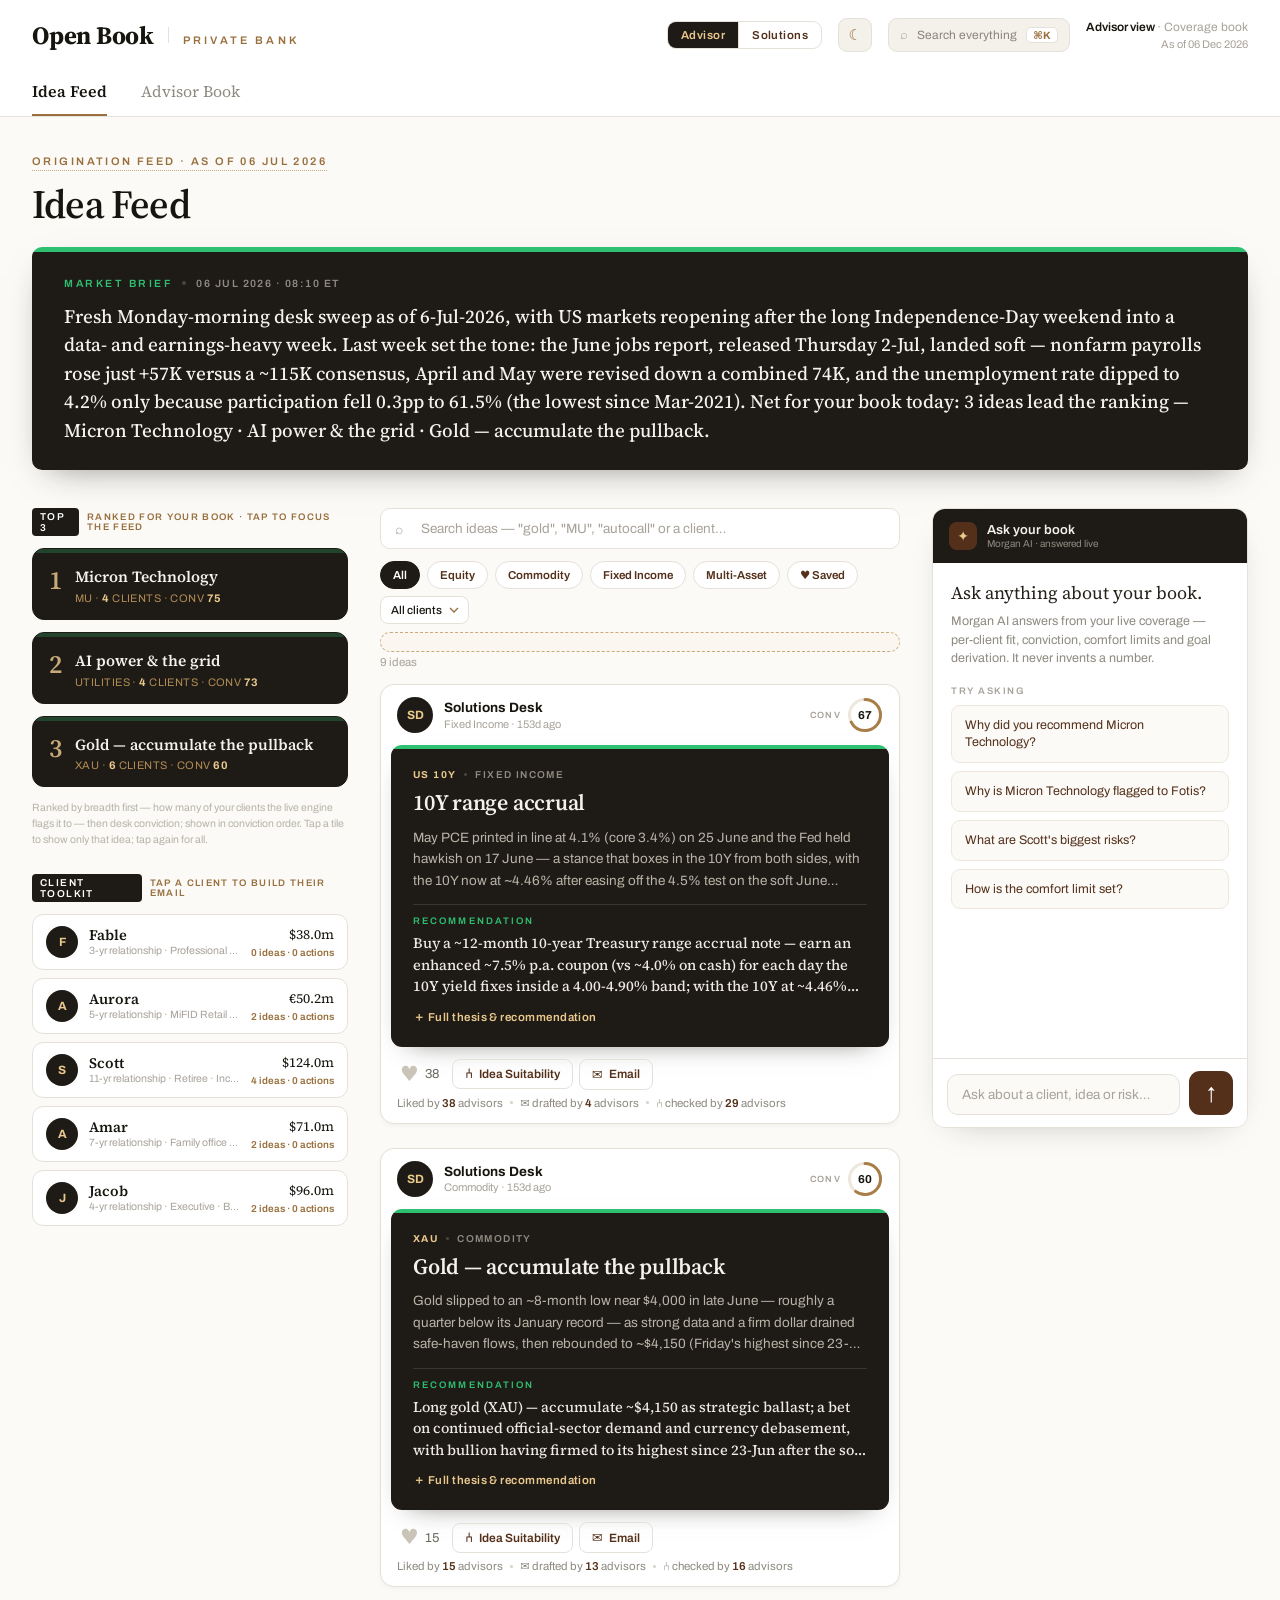
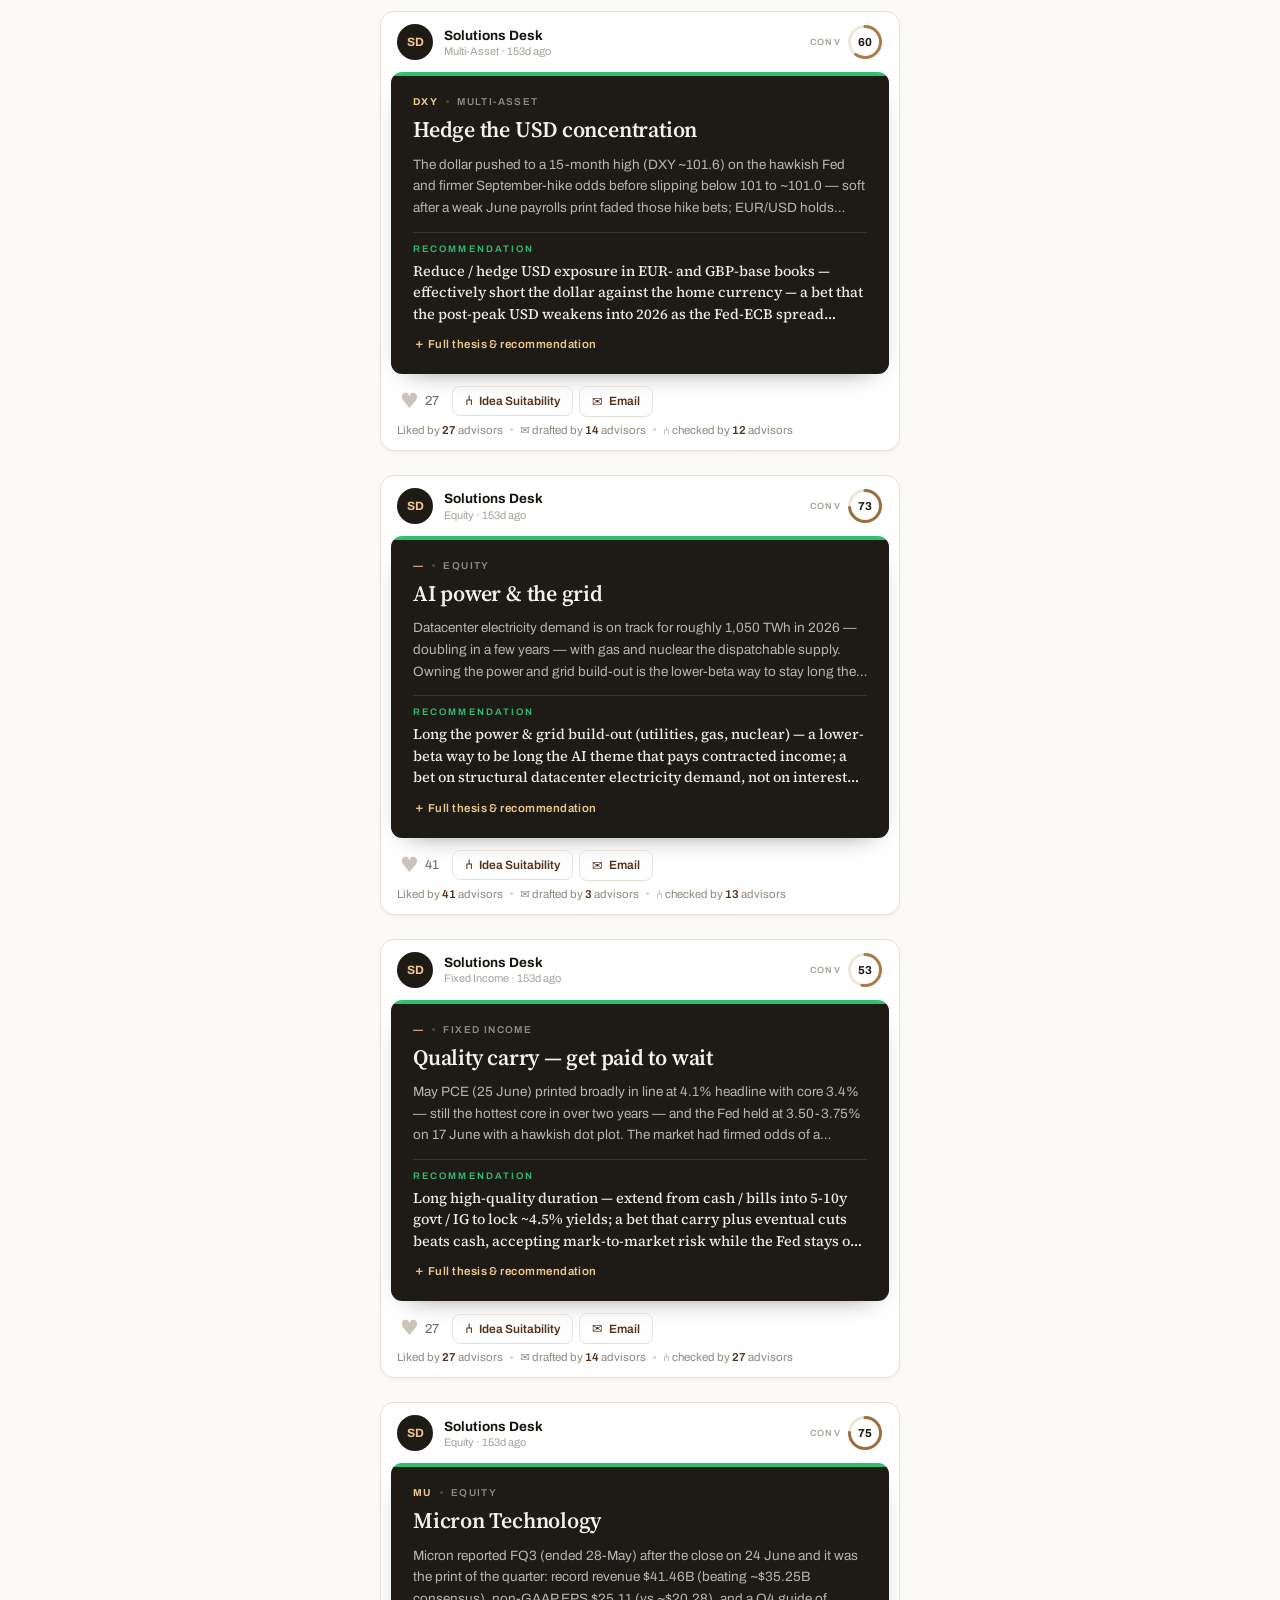
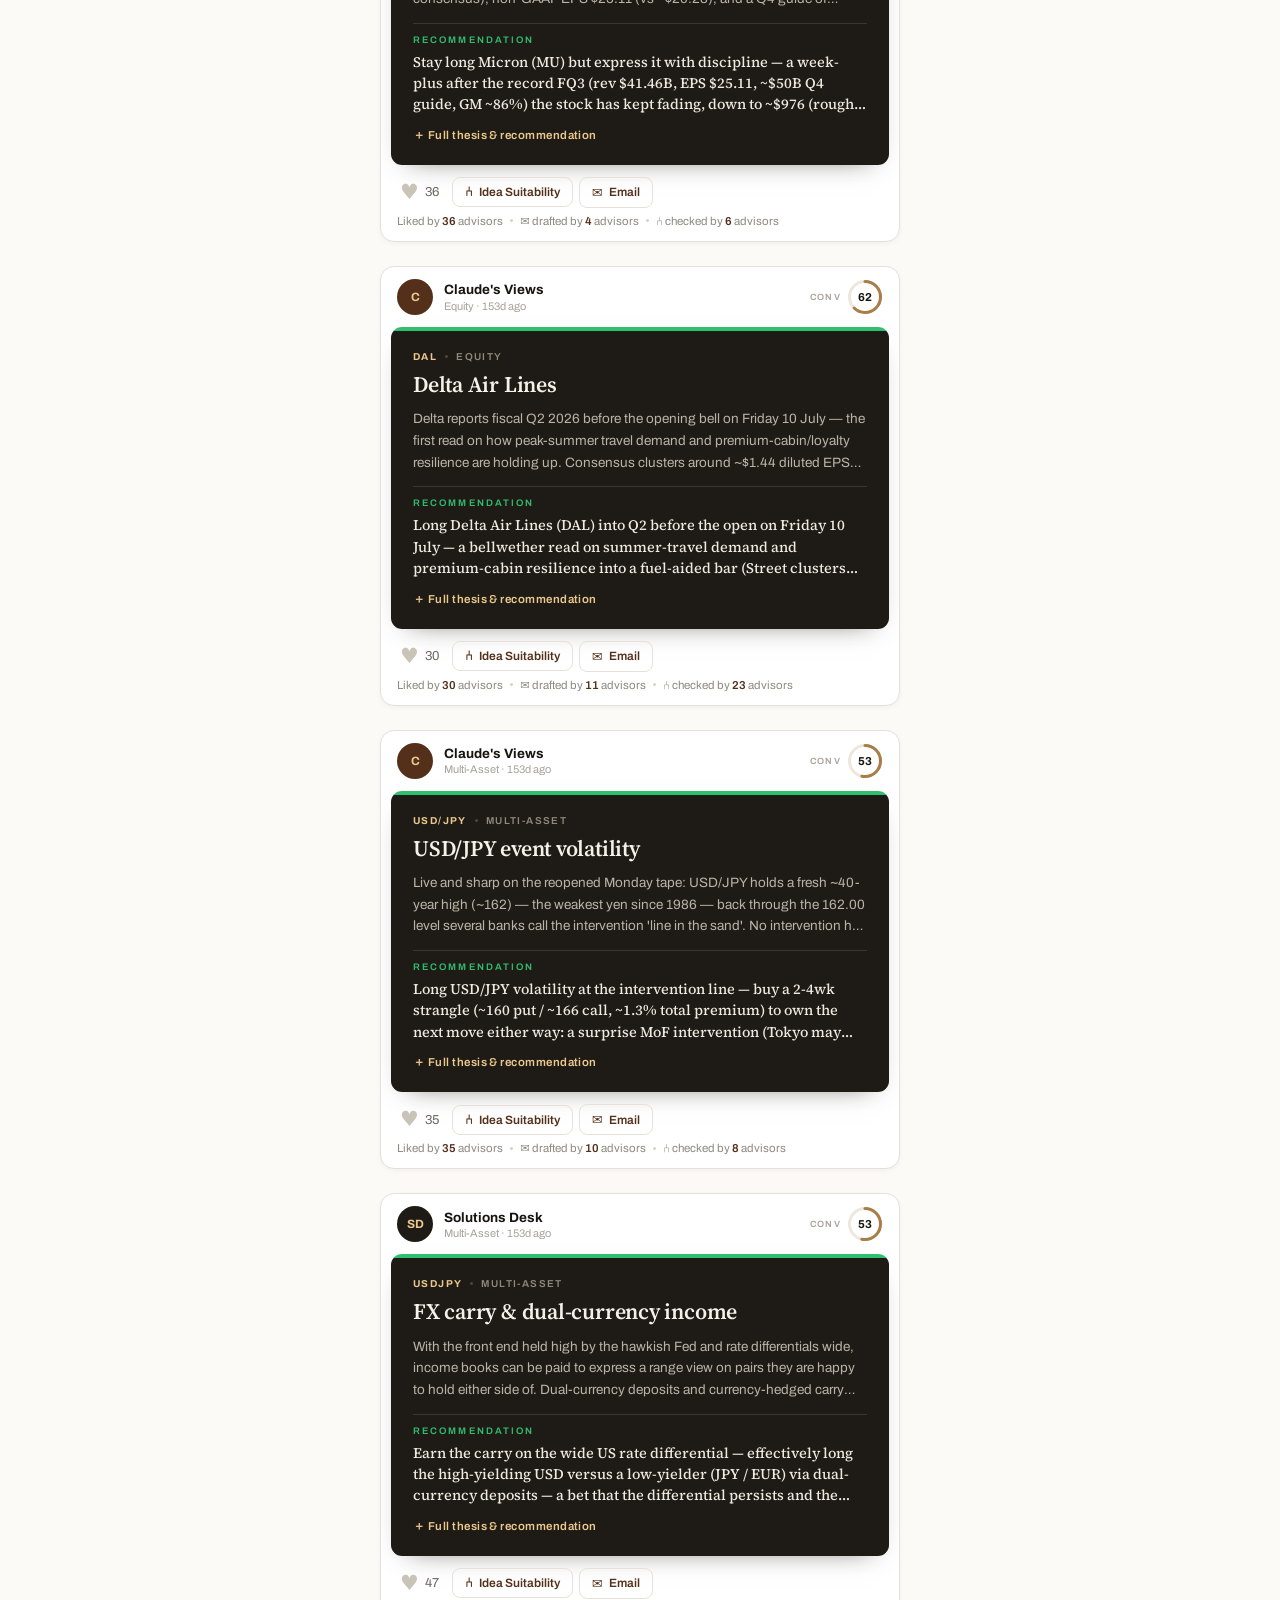
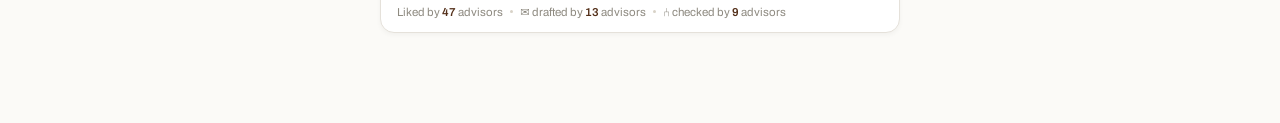
==== index.html @ 1a5e8e5c "feat(app): Solutions view, saved filter, per-idea dates, inline charts, breadth-first Top 3 - Adviso" ====
<!DOCTYPE html>
<html lang="en">
<head>
  <meta charset="UTF-8" />
  <meta name="viewport" content="width=device-width, initial-scale=1.0" />
  <title>Open Book — Private Bank Investment Desk</title>
  <!-- Theme: apply the persisted choice before first paint (no flash). Default
       light unless the user chose dark. Shares one localStorage key across all
       pages + the embedded book iframe, and stays in sync via storage events. -->
  <script>
  (function () {
    var K = 'ob-theme', d = document.documentElement;
    function apply(t) {
      if (t === 'dark') { d.setAttribute('data-theme', 'dark'); }
      else { d.removeAttribute('data-theme'); }
      var f = document.getElementById('classicFrame');
      if (f && f.contentDocument) {
        var fd = f.contentDocument.documentElement;
        if (t === 'dark') { fd.setAttribute('data-theme', 'dark'); }
        else { fd.removeAttribute('data-theme'); }
      }
    }
    var s; try { s = localStorage.getItem(K); } catch (e) {}
    apply(s === 'dark' ? 'dark' : 'light');
    window.__obTheme = {
      current: function () { return d.getAttribute('data-theme') === 'dark' ? 'dark' : 'light'; },
      toggle: function () {
        var n = this.current() === 'dark' ? 'light' : 'dark';
        try { localStorage.setItem(K, n); } catch (e) {}
        apply(n); return n;
      }
    };
    window.addEventListener('storage', function (e) {
      if (e.key === K) apply(e.newValue === 'dark' ? 'dark' : 'light');
    });
  })();
  </script>
  <link rel="preconnect" href="https://fonts.googleapis.com" />
  <link rel="preconnect" href="https://fonts.gstatic.com" crossorigin />
  <link href="https://fonts.googleapis.com/css2?family=Source+Serif+4:opsz,wght@8..60,400;8..60,500;8..60,600;8..60,700&family=Archivo:wght@400;500;600;700&display=swap" rel="stylesheet" />
  <link rel="stylesheet" href="openbook.css?v=20260707b" />
</head>
<body>

  <!-- ===== APP HEADER (sticky) ===== -->
  <header class="ob-header">
    <div class="obh-top">
      <div class="obh-lockup">
        <span class="obh-name">Open Book</span>
        <span class="obh-rule"></span>
        <span class="obh-sub">PRIVATE&nbsp;BANK</span>
      </div>
      <div class="obh-right">
        <div class="obh-viewsw" role="group" aria-label="Switch view">
          <button type="button" class="obh-vbtn active" data-view="advisor">Advisor</button>
          <button type="button" class="obh-vbtn" data-view="solutions">Solutions</button>
        </div>
        <button class="obh-theme" id="themeBtn" type="button" onclick="window.__obTheme.toggle()" aria-label="Toggle dark mode" title="Toggle light / dark">
          <span class="obh-theme-moon" aria-hidden="true">☾</span><span class="obh-theme-sun" aria-hidden="true">☀</span>
        </button>
        <button class="obh-cmd" id="cmdBtn" type="button">
          <span class="obh-cmd-ico">⌕</span><span>Search everything</span>
          <span class="obh-cmd-key">⌘K</span>
        </button>
        <div class="obh-meta">
          <div class="obh-meta-1">Advisor view <span>· Coverage book</span></div>
          <div class="obh-meta-2" id="asOf">As of —</div>
        </div>
      </div>
    </div>
    <nav class="obh-nav" id="obNav">
      <button class="obh-tab active" data-tab="feed" type="button">Idea Feed</button>
      <button class="obh-tab" data-tab="book" type="button">Advisor Book</button>
    </nav>
  </header>

  <!-- ===== IDEA FEED ===== -->
  <main class="ob-main view" id="view-feed">
    <div class="ob-eyebrow" id="feedEyebrow">ORIGINATION FEED</div>
    <h1 class="ob-h1">Idea Feed</h1>

    <div class="ob-brief">
      <div class="ob-strip5"></div>
      <div class="ob-brief-body">
        <div class="ob-brief-head">
          <span class="obb-k">MARKET BRIEF</span>
          <span class="obb-dot"></span>
          <span class="obb-t" id="briefStamp">—</span>
        </div>
        <div class="ob-brief-text" id="briefText"></div>
      </div>
    </div>

    <div class="ob-grid3">
      <!-- LEFT RAIL: top 3 -->
      <aside class="ob-rail-l">
        <div class="ob-rail-l-head">
          <span class="top3-chip">TOP 3</span>
          <span class="top3-sub">RANKED FOR YOUR BOOK · TAP TO FOCUS THE FEED</span>
        </div>
        <div class="top3-tiles" id="top3Rail"></div>
        <div class="top3-note">Ranked by breadth first — how many of your clients the live engine flags it to — then desk conviction; shown in conviction order. Tap a tile to show only that idea; tap again for all.</div>

        <div class="tk-head">
          <span class="top3-chip">CLIENT TOOLKIT</span>
          <span class="top3-sub">TAP A CLIENT TO BUILD THEIR EMAIL</span>
        </div>
        <div class="tk-list" id="toolkitList"></div>
      </aside>

      <!-- MIDDLE: the feed -->
      <div class="ob-feed-col">
        <div class="ob-feed-inner">
          <div class="ob-search">
            <span class="ob-search-ico">⌕</span>
            <input id="feedSearch" type="search" placeholder='Search ideas — "gold", "MU", "autocall" or a client…' aria-label="Search ideas" />
          </div>
          <div class="ob-filterrow">
            <div class="ob-chips" id="assetChips"></div>
            <div class="ob-filter-spacer"></div>
            <select class="ob-clientsel" id="clientFilter" aria-label="Filter by client"></select>
          </div>
          <div class="ob-solbar" id="solBar" hidden></div>
          <div class="ob-countline" id="countLine"></div>
          <div class="ob-feedlist" id="feedList"></div>
          <div class="ob-feedempty" id="feedEmpty" hidden>No ideas match — try a different search or filter.</div>
        </div>
      </div>

      <!-- RIGHT RAIL: ask your book -->
      <aside class="ob-rail-r">
        <div class="ask-panel">
          <div class="ask-head">
            <span class="ask-badge">✦</span>
            <div>
              <div class="ask-title">Ask your book</div>
              <div class="ask-sub">Morgan AI · answered live</div>
            </div>
          </div>
          <div class="ask-body ob-scroll" id="askBody">
            <div class="ask-empty" id="askEmpty">
              <div class="ask-empty-h">Ask anything about your book.</div>
              <div class="ask-empty-p">Morgan AI answers from your live coverage — per-client fit, conviction, comfort limits and goal derivation. It never invents a number.</div>
              <div class="ask-try">TRY ASKING</div>
              <div class="ask-sugs" id="askSugs"></div>
            </div>
            <div id="askMsgs"></div>
          </div>
          <div class="ask-composer">
            <input id="askInput" placeholder="Ask about a client, idea or risk…" autocomplete="off" />
            <button id="askSend" type="button" aria-label="Send">↑</button>
          </div>
        </div>
      </aside>
    </div>
  </main>

  <!-- ===== ADVISOR BOOK: client-tile grid → classic portfolio detail ===== -->
  <main class="view" id="view-book" hidden>
    <div class="ob-main" id="bookGridWrap">
      <div class="ob-eyebrow">COVERAGE</div>
      <h1 class="ob-h1 tight">Advisor Book</h1>
      <p class="ob-lede">Your coverage at a glance — tap a client to open their full book, portfolio and recommendations.</p>
      <div class="bkg-grid" id="bookGrid"></div>
    </div>
    <div id="bookFrameWrap" hidden>
      <div class="bkf-topbar"><button type="button" class="cd-back" id="bookBackAll" style="margin:0">← All clients</button></div>
      <iframe id="classicFrame" class="ob-bookframe" title="Client book"></iframe>
    </div>
  </main>

  <!-- modal mounts -->
  <div id="modalRoot"></div>
  <div id="cmdRoot"></div>

  <!-- ?v= cache-buster: bump when JS/CSS changes so browsers fetch fresh -->
  <script src="data.js?v=20260705a"></script>
  <script src="scanner.js?v=20260705a"></script>
  <script src="expressions.js?v=20260705a"></script>
  <script src="mapping.js?v=20260705a"></script>
  <script src="goals.js?v=20260705a"></script>
  <script src="today_focus.js?v=20260707b"></script>
  <script src="methodology.js?v=20260705a"></script>
  <script src="morgan.js?v=20260705a"></script>
  <script src="charts.js?v=20260707a"></script>
  <script src="email.js?v=20260706f"></script>
  <script src="openbook.js?v=20260707b"></script>
</body>
</html>
---- openbook.css ----
/* ============================================================================
   Open Book — redesign stylesheet (presentation layer only)
   Tokens, shell, feed, IdeaPost, pop-ups, ask rail, ⌘K, Advisor Book.
   Data/logic untouched — see openbook.js for the bindings.
   ========================================================================== */

:root {
  --ground: #FBFAF7;
  --surface: #FFFFFF;
  --ink: #17150F;
  --charcoal: #1E1B16;
  --charcoal2: #1A1712;
  --brown: #54301A;
  --bronze: #996F3D;
  --bronze-l: #C7A97A;
  --gold: #EBC98D;
  --green: #2FBF71;
  --hairline: #E5E1DA;
  --hairline-soft: #F0ECE4;
  --grey: #6B675F;
  --grey-soft: #8E8A80;
  --grey-faint: #A8A29A;
  --brick: #9C4A3A;
  --cream: #F4F1EA;
  --cream2: #EEEAE2;
  --green-pos: #2C7A4B;
  --serif: 'Source Serif 4', Georgia, serif;
  --sans: 'Archivo', system-ui, sans-serif;
  --card-shadow: 0 2px 5px rgba(30,27,22,.04);
  --window-shadow: 0 10px 26px -18px rgba(30,27,22,.75);
  --pop-shadow: 0 30px 80px -20px rgba(23,21,15,.6);
}

* { box-sizing: border-box; }
html, body { margin: 0; }
body {
  background: var(--ground);
  color: var(--ink);
  font-family: var(--sans);
  -webkit-font-smoothing: antialiased;
}
::selection { background: var(--bronze); color: #fff; }
input::placeholder { color: var(--grey-faint); }
button { font-family: var(--sans); }

/* keyframes */
@keyframes caretBlink { 0%,100%{opacity:1} 50%{opacity:0} }
@keyframes popIn { from{opacity:0;transform:translateY(14px) scale(.985)} to{opacity:1;transform:none} }
@keyframes fadeIn { from{opacity:0} to{opacity:1} }
@keyframes heartPop { 0%{transform:scale(1)} 40%{transform:scale(1.35)} 100%{transform:scale(1)} }
@keyframes treePop { from{opacity:0;transform:translateY(10px)} to{opacity:1;transform:translateY(0)} }
@keyframes drawLine { to{stroke-dashoffset:0} }
@keyframes ringSm { from{stroke-dashoffset:97.39} }
@keyframes ringMd { from{stroke-dashoffset:163.4} }
@keyframes growBar { from{width:0} }
@keyframes tickerIn { from{opacity:0} to{opacity:1} }

.ob-scroll::-webkit-scrollbar { width: 9px; height: 9px; }
.ob-scroll::-webkit-scrollbar-thumb { background: #D8D2C7; border-radius: 6px; }
.ob-scroll::-webkit-scrollbar-track { background: transparent; }

.stream-caret { display:inline-block; animation: caretBlink 1s step-end infinite; color: var(--bronze); }

/* hide the legacy Morgan floating widget — its answer engine is reused in the Ask rail */
#morganRoot { display: none !important; }

/* ============================== HEADER ================================== */
.ob-header { background: #fff; border-bottom: 1px solid var(--hairline); position: sticky; top: 0; z-index: 40; }
.obh-top { max-width: 1920px; margin: 0 auto; padding: 18px 32px 0; display: flex; align-items: flex-start; justify-content: space-between; }
.obh-lockup { display: flex; align-items: baseline; gap: 14px; }
.obh-name { font-family: var(--serif); font-weight: 700; font-size: 25px; letter-spacing: -.01em; color: var(--ink); }
.obh-rule { width: 1px; height: 16px; background: var(--hairline); align-self: center; }
.obh-sub { font-size: 11px; font-weight: 600; letter-spacing: .28em; color: var(--bronze); }
.obh-right { display: flex; align-items: center; gap: 16px; }
.obh-cmd { appearance: none; display: flex; align-items: center; gap: 9px; background: var(--cream); border: 1px solid var(--hairline); border-radius: 9px; padding: 8px 11px; cursor: pointer; font-size: 12px; color: #8A857C; }
.obh-cmd:hover { border-color: var(--bronze-l); background: #EFEAE0; }
.obh-cmd-ico { font-size: 13px; color: var(--grey-faint); }
.obh-cmd-key { font-size: 10.5px; font-weight: 700; color: var(--bronze); background: #fff; border: 1px solid var(--hairline); border-radius: 5px; padding: 1px 6px; }
.obh-meta { text-align: right; line-height: 1.5; }
.obh-meta-1 { font-size: 12px; font-weight: 600; color: var(--ink); }
.obh-meta-1 span { color: var(--grey-faint); font-weight: 400; }
.obh-meta-2 { font-size: 11px; color: var(--grey-faint); }
.obh-nav { max-width: 1920px; margin: 14px auto 0; padding: 0 32px; display: flex; gap: 34px; }
.obh-tab { appearance: none; background: none; border: none; cursor: pointer; padding: 13px 0 12px; font-family: var(--serif); font-size: 16px; color: var(--grey-soft); border-bottom: 2px solid transparent; font-weight: 400; }
.obh-tab.active { color: var(--ink); border-bottom-color: var(--bronze); font-weight: 600; }

/* ticker */
.ob-ticker { background: var(--charcoal2); border-top: 1px solid #2C271F; }
.obt-inner { max-width: 1920px; margin: 0 auto; padding: 7px 32px; display: flex; align-items: center; gap: 24px; overflow-x: auto; }
.obt-live { flex: none; display: flex; align-items: center; gap: 6px; font-size: 9.5px; font-weight: 600; letter-spacing: .16em; color: #5F5A50; }
.obt-dot { width: 6px; height: 6px; border-radius: 50%; background: var(--green); box-shadow: 0 0 0 3px rgba(47,191,113,.18); }
.obt-item { flex: none; display: flex; align-items: center; gap: 8px; white-space: nowrap; animation: tickerIn .5s ease; }
.obt-sym { font-size: 11px; font-weight: 700; letter-spacing: .03em; color: var(--gold); }
.obt-px { font-family: ui-monospace, Menlo, monospace; font-size: 11px; color: #E6E1D6; font-variant-numeric: tabular-nums; }
.obt-chg { font-size: 10.5px; font-weight: 600; font-variant-numeric: tabular-nums; }

/* ============================== PAGE SHELL ============================== */
.ob-main { max-width: 1920px; margin: 0 auto; padding: 34px 32px 90px; animation: fadeIn .4s ease; }
.ob-eyebrow { font-size: 11px; font-weight: 600; letter-spacing: .22em; color: var(--bronze); border-bottom: 1px dotted var(--bronze-l); display: inline-block; padding-bottom: 3px; margin-bottom: 12px; }
.ob-h1 { font-family: var(--serif); font-weight: 600; font-size: 40px; line-height: 1.05; letter-spacing: -.02em; margin: 0 0 22px; color: var(--ink); }
.ob-h1.tight { margin-bottom: 6px; }
.ob-lede { max-width: 640px; color: var(--grey); font-size: 14.5px; line-height: 1.55; margin: 0 0 26px; }
.ob-strip5 { height: 5px; background: var(--green); }
.ob-strip4 { height: 4px; background: var(--green); }

/* market brief */
.ob-brief { border-radius: 10px; overflow: hidden; box-shadow: 0 12px 34px -18px rgba(30,27,22,.6); margin-bottom: 38px; }
.ob-brief-body { background: var(--charcoal); padding: 26px 32px; }
.ob-brief-head { display: flex; align-items: center; gap: 10px; margin-bottom: 13px; }
.obb-k { font-size: 10.5px; font-weight: 600; letter-spacing: .24em; color: var(--green); }
.obb-dot { width: 4px; height: 4px; border-radius: 50%; background: #4A463E; }
.obb-t { font-size: 10.5px; font-weight: 600; letter-spacing: .14em; color: var(--grey-soft); }
.ob-brief-text { font-family: var(--serif); font-size: 19px; line-height: 1.5; color: var(--cream); font-weight: 500; }

/* 3-column grid */
.ob-grid3 { display: grid; grid-template-columns: minmax(0,420px) minmax(min(520px,55vw),1fr) minmax(0,440px); gap: clamp(16px, 2.5vw, 40px); align-items: start; }
.ob-rail-l, .ob-rail-r { position: sticky; top: 158px; }

/* left rail: top 3 */
.ob-rail-l-head { display: flex; align-items: center; gap: 8px; margin-bottom: 12px; }
.top3-chip { font-size: 10px; font-weight: 600; letter-spacing: .14em; color: #fff; background: var(--charcoal); padding: 3px 8px; border-radius: 4px; }
.top3-sub { font-size: 9.5px; font-weight: 600; letter-spacing: .14em; color: var(--bronze); }
.top3-tiles { display: flex; flex-direction: column; gap: 12px; }
.top3-tile { appearance: none; cursor: pointer; text-align: left; background: var(--charcoal); border: 1.5px solid var(--charcoal); border-radius: 12px; padding: 0; width: 100%; overflow: hidden; transition: border-color .15s ease, box-shadow .15s ease; }
.top3-tile:hover { border-color: var(--bronze-l); box-shadow: 0 10px 26px -14px rgba(30,27,22,.6); }
.top3-tile.active { border-color: var(--bronze-l); }
.top3-strip { display: block; height: 4px; background: rgba(47,191,113,.25); }
.top3-tile.active .top3-strip { background: var(--green); }
.top3-row { display: flex; gap: 13px; align-items: flex-start; padding: 14px 16px 15px; }
.top3-rank { flex: none; font-family: var(--serif); font-size: 26px; font-weight: 600; color: var(--bronze-l); line-height: 1; }
.top3-body { min-width: 0; flex: 1; }
.top3-title { display: block; font-family: var(--serif); font-size: 15.5px; font-weight: 600; color: var(--cream); line-height: 1.28; }
.top3-sub2 { display: block; font-size: 11px; color: #B08A55; margin-top: 5px; letter-spacing: .04em; }
.top3-sub2 b { font-weight: 700; color: var(--gold); }
.top3-note { margin-top: 13px; font-size: 10.5px; color: #B8B2A8; line-height: 1.5; }

/* left rail: client toolkit */
.ob-rail-l { max-height: calc(100vh - 178px); overflow-y: auto; }
.tk-head { display: flex; align-items: center; gap: 8px; margin: 26px 0 12px; }
.tk-list { display: flex; flex-direction: column; gap: 8px; }
.tk-row { appearance: none; cursor: pointer; text-align: left; display: flex; align-items: center; gap: 11px; background: #fff; border: 1px solid var(--hairline); border-radius: 11px; padding: 10px 13px; width: 100%; transition: border-color .15s ease, background .15s ease; }
.tk-row:hover { border-color: var(--bronze-l); background: #FBF7F0; }
.tk-av { flex: none; width: 32px; height: 32px; border-radius: 50%; background: var(--charcoal); color: var(--gold); font-size: 12px; font-weight: 700; display: flex; align-items: center; justify-content: center; }
.tk-mid { flex: 1; min-width: 0; }
.tk-nm { font-family: var(--serif); font-size: 14.5px; font-weight: 600; color: var(--ink); line-height: 1.2; white-space: nowrap; overflow: hidden; text-overflow: ellipsis; }
.tk-sub { display: block; font-size: 10.5px; color: var(--grey-faint); margin-top: 1px; white-space: nowrap; overflow: hidden; text-overflow: ellipsis; }
.tk-right { flex: none; text-align: right; }
.tk-aum { font-family: var(--serif); font-size: 13.5px; color: var(--ink); }
.tk-n { font-size: 10px; font-weight: 600; color: var(--bronze); }

/* middle: feed column */
.ob-feed-col { min-width: 0; }
.ob-feed-inner { max-width: 820px; margin: 0 auto; }
.ob-search { position: relative; margin-bottom: 12px; }
.ob-search-ico { position: absolute; left: 15px; top: 50%; transform: translateY(-50%); font-size: 14px; color: var(--grey-faint); }
.ob-search input { width: 100%; border: 1px solid var(--hairline); background: #fff; border-radius: 10px; padding: 12px 15px 12px 40px; font-family: var(--sans); font-size: 13.5px; color: var(--ink); outline: none; }
.ob-search input:focus { border-color: var(--bronze); }
.ob-filterrow { display: flex; flex-wrap: wrap; align-items: center; gap: 7px; margin-bottom: 8px; }
.ob-chips { display: flex; flex-wrap: wrap; gap: 7px; }
.ob-chip { appearance: none; cursor: pointer; font-size: 11.5px; font-weight: 600; padding: 6px 12px; border-radius: 20px; border: 1px solid var(--hairline); background: #fff; color: var(--brown); }
.ob-chip.active { background: var(--charcoal); color: #fff; border-color: var(--charcoal); }
.ob-chip-saved { display: inline-flex; align-items: center; gap: 5px; }
.ob-chip-saved b { font-weight: 700; }
.ob-filter-spacer { flex: 1; }
.ob-clientsel { appearance: none; font-family: var(--sans); font-size: 11.5px; font-weight: 500; color: var(--ink); background: #fff; border: 1px solid var(--hairline); border-radius: 8px; padding: 7px 26px 7px 10px; cursor: pointer; background-image: url('data:image/svg+xml;utf8,<svg xmlns="http://www.w3.org/2000/svg" width="10" height="10"><path d="M1 3l4 4 4-4" fill="none" stroke="%23996F3D" stroke-width="1.4"/></svg>'); background-repeat: no-repeat; background-position: right 9px center; }
.ob-countline { display: flex; align-items: center; gap: 10px; margin-bottom: 16px; font-size: 11.5px; color: var(--grey-faint); }
.ob-focuspill { appearance: none; cursor: pointer; display: flex; align-items: center; gap: 6px; background: var(--charcoal); border: none; border-radius: 16px; padding: 4px 11px; font-size: 11px; font-weight: 600; color: var(--gold); }
.ob-feedlist { display: flex; flex-direction: column; gap: 24px; }
.ob-feedlist > .ob-post { scroll-margin-top: 150px; }
.ob-feedempty { text-align: center; padding: 70px 0; color: var(--grey-faint); font-size: 14px; }

/* ============================== IDEAPOST ================================ */
.ob-card { background: #fff; border: 1px solid var(--hairline); border-radius: 14px; overflow: hidden; box-shadow: var(--card-shadow); }
.ip-head { display: flex; align-items: center; gap: 11px; padding: 12px 16px; }
.ip-avatar { width: 36px; height: 36px; border-radius: 50%; color: var(--gold); font-size: 12px; font-weight: 700; display: flex; align-items: center; justify-content: center; flex: none; }
.ip-avatar.desk { background: var(--charcoal); }
.ip-avatar.claude { background: var(--brown); }
.ip-who { flex: 1; min-width: 0; }
.ip-author { font-size: 13.5px; font-weight: 700; color: var(--ink); line-height: 1.2; }
.ip-meta { font-size: 11px; color: var(--grey-faint); margin-top: 1px; }
.ip-fit { appearance: none; background: none; border: none; cursor: pointer; padding: 0; display: flex; align-items: center; gap: 6px; flex: none; }
.ip-fit-lbl { font-size: 9px; font-weight: 600; letter-spacing: .14em; color: var(--grey-faint); }
.ip-ring { position: relative; width: 36px; height: 36px; display: block; }
.ip-ring svg { display: block; }
.ip-ring-arc { animation: ringSm 1.1s cubic-bezier(.3,.9,.3,1) .2s both; }
.ip-ring-n { position: absolute; inset: 0; display: flex; align-items: center; justify-content: center; font-size: 11.5px; font-weight: 700; color: var(--ink); }

.ip-window { margin: 0 10px; border-radius: 11px; overflow: hidden; box-shadow: var(--window-shadow); }
.ip-wbody { background: var(--charcoal); padding: 20px 22px 22px; }
.ip-wtags { display: flex; align-items: center; gap: 8px; margin-bottom: 10px; }
.ip-wtk { font-size: 10px; font-weight: 700; letter-spacing: .14em; color: var(--gold); }
.ip-wdot { width: 3px; height: 3px; border-radius: 50%; background: #4A463E; }
.ip-wac { font-size: 10px; font-weight: 600; letter-spacing: .14em; color: var(--grey-soft); }
.ip-wtitle { font-family: var(--serif); font-weight: 600; font-size: 22px; line-height: 1.16; letter-spacing: -.01em; margin: 0; color: var(--cream); }
.ip-wthesis { margin: 11px 0 0; font-size: 13.5px; line-height: 1.6; color: #B9B4A8; display: -webkit-box; -webkit-line-clamp: 3; -webkit-box-orient: vertical; overflow: hidden; }
.ip-wrec { margin-top: 13px; border-top: 1px solid rgba(244,241,234,.12); padding-top: 11px; }
.ip-wrec-k { font-size: 9.5px; font-weight: 600; letter-spacing: .22em; color: var(--green); margin-bottom: 7px; }
.ip-wrec-v { font-family: var(--serif); font-size: 14.5px; line-height: 1.48; color: var(--cream2); font-weight: 500; display: -webkit-box; -webkit-line-clamp: 3; -webkit-box-orient: vertical; overflow: hidden; }
.ip-wbody.is-open .ip-wthesis, .ip-wbody.is-open .ip-wrec-v { display: block; -webkit-line-clamp: unset; overflow: visible; }
.ip-more { appearance: none; background: none; border: none; cursor: pointer; margin-top: 12px; padding: 0; font-family: var(--sans); font-size: 11.5px; font-weight: 600; letter-spacing: .04em; color: var(--gold); }
.ip-more:hover { text-decoration: underline; }

/* ---- Advisor ↔ Solutions view switch (header) ---- */
.obh-viewsw { display: inline-flex; border: 1px solid var(--hairline); border-radius: 9px; overflow: hidden; background: #fff; }
.obh-vbtn { appearance: none; border: none; cursor: pointer; background: none; padding: 7px 13px; font-family: var(--sans); font-size: 11.5px; font-weight: 600; letter-spacing: .04em; color: var(--brown); }
.obh-vbtn + .obh-vbtn { border-left: 1px solid var(--hairline); }
.obh-vbtn.active { background: var(--charcoal); color: var(--gold); }
[data-theme="dark"] .obh-viewsw { background: transparent; }
[data-theme="dark"] .obh-vbtn.active { background: var(--gold); color: #17130C; }

/* ---- Solutions bar (curate the feed) + card remove + draft pill ---- */
.ob-solbar { display: flex; align-items: center; gap: 10px; flex-wrap: wrap; border: 1px dashed var(--bronze-l); background: #FBF7F0; border-radius: 10px; padding: 9px 13px; margin-bottom: 4px; }
[data-theme="dark"] .ob-solbar { background: rgba(235,201,141,.07); }
.sol-k { font-size: 10px; font-weight: 700; letter-spacing: .18em; color: var(--bronze); }
.sol-hint { font-size: 11.5px; color: var(--grey-soft); }
.sol-spacer { flex: 1; }
.sol-add, .sol-restore { appearance: none; cursor: pointer; font-family: var(--sans); font-size: 11.5px; font-weight: 600; border-radius: 8px; padding: 6px 12px; }
.sol-add { background: var(--charcoal); color: var(--gold); border: 1px solid var(--charcoal); }
.sol-restore { background: none; color: var(--bronze); border: 1px solid var(--hairline); }
.sol-restore:hover, .sol-add:hover { filter: brightness(1.08); }
.ip-remove { appearance: none; cursor: pointer; flex: none; margin-left: 8px; width: 28px; height: 28px; border-radius: 50%; border: 1px solid var(--hairline); background: none; color: var(--grey-soft); font-size: 13px; line-height: 1; }
.ip-remove:hover { border-color: #C0392B; color: #C0392B; }
.ip-draftpill { flex: none; font-size: 9.5px; font-weight: 700; letter-spacing: .16em; color: var(--bronze); border: 1px dashed var(--bronze-l); border-radius: 7px; padding: 5px 9px; }

/* ---- idea composer form (Solutions view) ---- */
.ic-form { display: flex; flex-direction: column; gap: 12px; padding-top: 6px; }
.ic-row2 { display: flex; gap: 10px; }
.ic-row2 .ic-f { flex: 1; }
.ic-row2 .ic-sm { flex: 0 0 140px; }
.ic-f { display: flex; flex-direction: column; gap: 5px; }
.ic-f span { font-size: 10px; font-weight: 700; letter-spacing: .14em; color: var(--bronze); }
.ic-f input, .ic-f select, .ic-f textarea { font-family: var(--sans); font-size: 13px; color: var(--ink); background: #fff; border: 1px solid var(--hairline); border-radius: 8px; padding: 9px 11px; outline: none; resize: vertical; }
.ic-f input:focus, .ic-f textarea:focus, .ic-f select:focus { border-color: var(--bronze); }
.ic-note { font-size: 11px; line-height: 1.5; color: var(--grey-soft); border-top: 1px dotted var(--hairline); padding-top: 10px; }

/* ---- desk brief: short authored lines + full-note toggle ---- */
.ob-brief-text .obb-line { margin: 0 0 9px; font-size: 16px; line-height: 1.52; }
.ob-brief-text .obb-line:last-of-type { margin-bottom: 4px; }
.ob-brief-text .obb-full { font-size: 13.5px; line-height: 1.6; font-weight: 400; }
.obb-more { appearance: none; background: none; border: none; cursor: pointer; padding: 0; font-family: var(--sans); font-size: 11px; font-weight: 600; letter-spacing: .06em; color: var(--gold); }
.obb-more:hover { text-decoration: underline; }

/* inline idea chart (sits on the dark card window) + attribution + updated chip */
.ip-chart { margin: 13px 0 2px; border-top: 1px solid rgba(244,241,234,.12); padding-top: 12px; }
.ipc-key { display: flex; align-items: center; gap: 8px; margin-bottom: 3px; }
.ipc-band { display: inline-flex; align-items: center; gap: 5px; font-size: 10px; font-weight: 600; letter-spacing: .03em; color: var(--grey-soft); }
.ipc-band i { width: 14px; height: 8px; border-radius: 2px; background: var(--gold); opacity: .32; }
.ip-chart svg { display: block; overflow: visible; }
.ipc-cap { margin: 6px 0 0; font-size: 10.5px; line-height: 1.42; color: var(--grey-soft); font-style: italic; }
.ip-via { margin-top: 10px; font-size: 10.5px; font-weight: 600; letter-spacing: .02em; color: var(--gold); opacity: .92; }
.ip-via.own { color: var(--grey-soft); font-style: italic; font-weight: 500; }
.ip-upd { color: var(--bronze); font-weight: 600; }

.ip-actions { display: flex; align-items: center; gap: 6px; padding: 11px 12px 3px; }
.ip-like { appearance: none; background: none; border: none; cursor: pointer; display: flex; align-items: center; gap: 6px; padding: 6px 7px; font-size: 13px; color: var(--grey); }
.ip-heart { font-size: 21px; line-height: 1; color: #C9C3B8; }
.ip-like.on .ip-heart { color: #C0392B; }
.ip-heart.pop { animation: heartPop .4s ease; }
.ip-btn { appearance: none; background: none; border: 1px solid var(--hairline); cursor: pointer; display: flex; align-items: center; gap: 6px; padding: 7px 12px; border-radius: 8px; font-size: 12px; font-weight: 600; color: var(--brown); }
.ip-btn:hover { background: #F6F1E9; border-color: var(--bronze-l); }
.ip-btn .g { font-size: 13px; }

.ip-engage { display: flex; align-items: center; gap: 7px; flex-wrap: wrap; padding: 2px 16px 13px; font-size: 11.5px; color: var(--grey-soft); }
.ip-engage b { font-weight: 600; color: var(--brown); }
.ip-edot { width: 3px; height: 3px; border-radius: 50%; background: #D8D2C7; }

/* ============================== MODALS (shared) ========================= */
.ob-overlay { position: fixed; inset: 0; z-index: 60; background: rgba(23,21,15,.5); backdrop-filter: blur(3px); display: flex; align-items: flex-start; justify-content: center; padding: 34px 20px; overflow-y: auto; }
.ob-pop { width: 100%; background: var(--ground); border-radius: 14px; overflow: hidden; box-shadow: var(--pop-shadow); animation: popIn .32s cubic-bezier(.2,.8,.2,1); }
.ob-pop-head { background: var(--charcoal); padding: 20px 26px; display: flex; align-items: flex-start; justify-content: space-between; gap: 16px; }
.ob-pop-eyebrow { font-size: 10px; font-weight: 600; letter-spacing: .22em; color: var(--grey-soft); margin-bottom: 7px; }
.ob-pop-title { font-family: var(--serif); font-size: 22px; font-weight: 600; color: var(--cream); line-height: 1.15; }
.ob-pop-x { appearance: none; background: rgba(255,255,255,.1); border: none; cursor: pointer; color: var(--cream); width: 32px; height: 32px; border-radius: 50%; font-size: 16px; flex: none; }
.ob-pop-x:hover { background: rgba(255,255,255,.2); }

.ob-letter { background: #fff; border: 1px solid var(--hairline); border-radius: 11px; padding: 22px 24px; font-family: var(--serif); font-size: 15px; line-height: 1.62; color: #26221B; white-space: pre-wrap; min-height: 200px; }
.ob-mailbtns { display: flex; gap: 11px; margin-top: 16px; transition: opacity .3s ease; }
.ob-btn-dark { appearance: none; background: var(--charcoal); border: none; cursor: pointer; color: #fff; font-size: 13px; font-weight: 600; padding: 11px 18px; border-radius: 9px; }
.ob-btn-line { appearance: none; background: #fff; border: 1px solid #DDD6C9; cursor: pointer; color: var(--brown); font-size: 13px; font-weight: 600; padding: 11px 18px; border-radius: 9px; }

/* ============================== SUITABILITY ============================= */
.suit-pop { max-width: 1180px; }
.suit-flow { padding: 22px 26px 34px; overflow-x: auto; }
.suit-legendrow { display: flex; align-items: center; justify-content: center; gap: 14px; margin-bottom: 20px; }
.suit-legend { text-align: center; color: var(--grey-soft); font-size: 10.5px; font-weight: 600; letter-spacing: .18em; }
.suit-whypill { appearance: none; cursor: pointer; display: flex; align-items: center; gap: 7px; background: #fff; border: 1px solid var(--hairline); border-radius: 20px; padding: 5px 12px 5px 6px; }
.suit-whypill:hover { border-color: var(--bronze-l); }
.suit-whypill .dot { width: 22px; height: 22px; border-radius: 50%; color: #fff; font-size: 10px; font-weight: 700; display: flex; align-items: center; justify-content: center; }
.suit-whypill .lbl { font-size: 11px; font-weight: 600; color: var(--brown); }
.suit-stage { margin: 0 auto; position: relative; }
.suit-scale { position: absolute; top: 0; left: 0; transform-origin: top left; }
.suit-scale svg { position: absolute; top: 0; left: 0; overflow: visible; }
.tree-line { fill: none; stroke-width: 1.6; stroke-linecap: round; stroke-linejoin: round; animation: drawLine .5s ease forwards; }
.tree-node { position: absolute; opacity: 0; animation: treePop .45s ease forwards; }
.tree-root { text-align: center; background: var(--charcoal); border: 1px solid var(--charcoal); border-radius: 12px; padding: 15px 20px; color: var(--cream); font-family: var(--serif); font-weight: 600; font-size: 17px; line-height: 1.22; }
.tree-obj { text-align: center; border-radius: 10px; padding: 11px 12px; color: var(--ink); font-family: var(--serif); font-weight: 600; font-size: 15.5px; line-height: 1.22; }
.tree-obj .ovl { font-size: 8.5px; font-weight: 600; letter-spacing: .16em; opacity: .6; margin-bottom: 3px; }
.tree-impl { text-align: center; background: #F9F4EC; border: 1.5px dashed var(--bronze-l); border-radius: 9px; padding: 11px 12px; color: var(--brown); font-family: var(--sans); font-weight: 600; font-size: 13.5px; line-height: 1.22; }
.tree-client { display: flex; align-items: center; gap: 10px; background: #fff; border: 1px solid #DDD6C9; border-radius: 12px; padding: 10px 12px; box-shadow: 0 6px 16px -8px rgba(30,27,22,.35); cursor: pointer; }
.tree-client:hover { border-color: var(--bronze); background: #FBF7F0; }
.tree-client .av { flex: none; width: 30px; height: 30px; border-radius: 50%; background: var(--charcoal); color: var(--gold); font-size: 11px; font-weight: 700; display: flex; align-items: center; justify-content: center; }
.tree-client .nm { display: block; font-size: 13.5px; font-weight: 600; color: var(--ink); line-height: 1.2; white-space: nowrap; overflow: hidden; text-overflow: ellipsis; }
.tree-client .cta { display: block; font-size: 10.5px; color: var(--bronze); }
.tree-client .fitb { flex: none; width: 26px; height: 26px; border-radius: 50%; color: #fff; font-size: 10px; font-weight: 700; display: flex; align-items: center; justify-content: center; cursor: pointer; box-shadow: 0 0 0 2px #fff; }
.tree-client .fitb:hover { transform: scale(1.12); }
.tree-why { position: absolute; text-align: center; opacity: 0; animation: treePop .45s ease forwards; }
.tree-why span { display: inline-block; background: var(--ground); padding: 2px 8px; border-radius: 6px; font-family: var(--serif); font-style: italic; font-size: 13px; line-height: 1.3; color: #9C7A45; }

/* suit email view */
.suit-email { padding: 22px 26px; max-width: 680px; margin: 0 auto; }
.suit-back { appearance: none; background: none; border: none; cursor: pointer; font-size: 12.5px; font-weight: 600; color: var(--bronze); padding: 0; margin-bottom: 16px; }
.suit-toline { display: flex; align-items: center; gap: 11px; margin-bottom: 16px; }
.suit-toline .av { width: 36px; height: 36px; border-radius: 50%; background: var(--charcoal); color: var(--gold); font-size: 13px; font-weight: 700; display: flex; align-items: center; justify-content: center; }
.suit-tok { font-size: 10px; font-weight: 600; letter-spacing: .16em; color: var(--grey-faint); }
.suit-ton { font-family: var(--serif); font-size: 17px; font-weight: 600; color: var(--ink); }

/* ============================== SCORE BREAKDOWN ========================= */
.score-pop { max-width: 560px; }
.score-head { background: var(--charcoal); padding: 20px 24px; display: flex; align-items: center; gap: 18px; }
.score-donut { flex: none; position: relative; width: 66px; height: 66px; }
.score-donut .arc { animation: ringMd 1s cubic-bezier(.3,.9,.3,1) .1s both; }
.score-donut .mid { position: absolute; inset: 0; display: flex; flex-direction: column; align-items: center; justify-content: center; }
.score-donut .n { font-family: var(--serif); font-size: 21px; font-weight: 600; color: var(--cream); line-height: 1; }
.score-donut .k { font-size: 7.5px; font-weight: 600; letter-spacing: .16em; color: var(--grey-soft); }
.score-headmid { flex: 1; min-width: 0; }
.score-eyebrow { font-size: 9.5px; font-weight: 600; letter-spacing: .2em; color: var(--grey-soft); margin-bottom: 5px; }
.score-title { font-family: var(--serif); font-size: 18px; font-weight: 600; color: var(--cream); line-height: 1.18; }
.score-body { padding: 20px 24px 8px; }
.score-note { font-size: 10px; font-weight: 600; letter-spacing: .16em; color: var(--bronze); margin-bottom: 14px; }
.score-factor { margin-bottom: 15px; }
.score-frow { display: flex; align-items: baseline; justify-content: space-between; gap: 12px; margin-bottom: 5px; }
.score-flbl { font-size: 13px; font-weight: 600; color: #26221B; }
.score-fval { font-size: 12px; font-weight: 600; font-variant-numeric: tabular-nums; }
.score-track { height: 7px; background: #EFEAE1; border-radius: 4px; overflow: hidden; }
.score-fill { height: 100%; border-radius: 4px; animation: growBar .9s cubic-bezier(.3,.9,.3,1) both; }
.score-fnote { font-size: 11px; color: var(--grey-faint); margin-top: 4px; }
.score-foot { padding: 6px 24px 22px; }
.score-cta { appearance: none; cursor: pointer; width: 100%; background: var(--charcoal); border: none; color: #fff; font-size: 13px; font-weight: 600; padding: 12px; border-radius: 9px; }

/* tailored + combined email pops */
.email-pop { max-width: 640px; }
.combine-pop { max-width: 660px; }
.email-note { font-size: 12px; color: var(--grey-soft); margin-bottom: 14px; }
.email-pad { padding: 22px 26px; }
.tep-controls { display: flex; gap: 12px; margin-bottom: 14px; }
.tep-field { flex: 1; min-width: 0; display: flex; flex-direction: column; gap: 5px; }
.tep-lbl { font-size: 9.5px; font-weight: 600; letter-spacing: .14em; color: var(--grey-faint); }
.tep-sel { appearance: none; width: 100%; font-family: var(--sans); font-size: 12.5px; font-weight: 500; color: var(--ink); background: #fff; border: 1px solid var(--hairline); border-radius: 8px; padding: 8px 26px 8px 10px; cursor: pointer; background-image: url('data:image/svg+xml;utf8,<svg xmlns="http://www.w3.org/2000/svg" width="10" height="10"><path d="M1 3l4 4 4-4" fill="none" stroke="%23996F3D" stroke-width="1.4"/></svg>'); background-repeat: no-repeat; background-position: right 9px center; }

/* ============================== COMMAND PALETTE ========================= */
.cmd-overlay { position: fixed; inset: 0; z-index: 80; background: rgba(23,21,15,.42); backdrop-filter: blur(5px); display: flex; justify-content: center; align-items: flex-start; padding: 11vh 20px 20px; }
.cmd-card { width: 100%; max-width: 600px; background: #fff; border-radius: 14px; overflow: hidden; box-shadow: 0 30px 80px -18px rgba(23,21,15,.6); animation: popIn .26s cubic-bezier(.2,.8,.2,1); }
.cmd-inrow { display: flex; align-items: center; gap: 12px; padding: 15px 18px; border-bottom: 1px solid #EFEAE1; }
.cmd-inrow .ico { font-size: 16px; color: var(--bronze); }
.cmd-inrow input { flex: 1; border: none; outline: none; background: none; font-family: var(--sans); font-size: 16px; color: var(--ink); }
.cmd-esc { font-size: 10px; font-weight: 600; color: var(--grey-faint); background: var(--cream); border: 1px solid var(--hairline); border-radius: 5px; padding: 2px 7px; }
.cmd-list { max-height: 56vh; overflow-y: auto; }
.cmd-item { display: flex; align-items: center; gap: 12px; padding: 11px 18px; cursor: pointer; background: #fff; border-left: 2px solid transparent; }
.cmd-item.active { background: #FBF6EE; border-left-color: var(--bronze); }
.cmd-kicon { flex: none; width: 26px; height: 26px; border-radius: 7px; display: flex; align-items: center; justify-content: center; font-size: 13px; }
.cmd-mid { flex: 1; min-width: 0; }
.cmd-lbl { display: block; font-size: 13.5px; font-weight: 600; color: var(--ink); line-height: 1.25; white-space: nowrap; overflow: hidden; text-overflow: ellipsis; }
.cmd-hint { display: block; font-size: 11px; color: var(--grey-faint); }
.cmd-kind { flex: none; font-size: 9px; font-weight: 600; letter-spacing: .12em; color: #B8B2A8; }
.cmd-none { padding: 34px; text-align: center; color: var(--grey-faint); font-size: 13px; }
.cmd-foot { display: flex; align-items: center; gap: 16px; padding: 10px 18px; border-top: 1px solid #EFEAE1; background: var(--ground); font-size: 10.5px; color: var(--grey-faint); }
.cmd-foot b { font-weight: 700; color: var(--grey); }
.cmd-foot .brand { margin-left: auto; color: #C4BEB4; }

/* ============================== ASK RAIL ================================ */
.ask-panel { height: min(620px, calc(100vh - 210px)); display: flex; flex-direction: column; background: #fff; border: 1px solid var(--hairline); border-radius: 13px; overflow: hidden; box-shadow: 0 10px 34px -22px rgba(30,27,22,.4); }
.ask-head { flex: none; background: var(--charcoal); padding: 13px 16px; display: flex; align-items: center; gap: 10px; }
.ask-badge { width: 28px; height: 28px; border-radius: 8px; background: var(--brown); color: var(--gold); font-size: 14px; display: flex; align-items: center; justify-content: center; }
.ask-title { font-size: 13px; font-weight: 600; color: var(--cream); line-height: 1.1; }
.ask-sub { font-size: 10px; color: var(--grey-soft); }
.ask-body { flex: 1; overflow-y: auto; padding: 18px; }
.ask-empty-h { font-family: var(--serif); font-size: 18px; line-height: 1.38; color: #26221B; margin-bottom: 6px; }
.ask-empty-p { font-size: 12.5px; color: var(--grey-soft); line-height: 1.5; margin-bottom: 18px; }
.ask-try { font-size: 9.5px; font-weight: 600; letter-spacing: .16em; color: var(--grey-faint); margin-bottom: 9px; }
.ask-sugs { display: flex; flex-direction: column; gap: 8px; }
.ask-sug { appearance: none; cursor: pointer; text-align: left; background: var(--ground); border: 1px solid #EDE7DC; border-radius: 9px; padding: 11px 13px; font-size: 12.5px; color: var(--brown); line-height: 1.35; }
.ask-sug:hover { border-color: var(--bronze-l); background: #FBF7F0; }
.ask-msg { margin-bottom: 16px; display: flex; }
.ask-msg.user { justify-content: flex-end; }
.ask-msg.ai { justify-content: flex-start; }
.ask-bubble { max-width: 88%; background: var(--brown); color: #F4EFE8; font-size: 13px; line-height: 1.45; padding: 9px 13px; border-radius: 13px 13px 4px 13px; }
.ask-ai { max-width: 100%; }
.ask-ai-head { display: flex; align-items: center; gap: 7px; margin-bottom: 7px; }
.ask-ai-av { width: 19px; height: 19px; border-radius: 50%; background: var(--charcoal); color: var(--gold); font-size: 9.5px; display: flex; align-items: center; justify-content: center; }
.ask-ai-k { font-size: 9px; font-weight: 600; letter-spacing: .14em; color: var(--grey-faint); }
.ask-ai-body { font-family: var(--serif); font-size: 14px; line-height: 1.55; color: #26221B; overflow-wrap: break-word; }
.ask-ai-body ul, .ask-ai-body .m-list { margin: 8px 0; padding-left: 18px; }
.ask-ai-body li { margin-bottom: 5px; }
.ask-ai-body .m-note { color: var(--grey-soft); font-size: 12px; }
.ask-refs { display: flex; flex-wrap: wrap; gap: 7px; margin-top: 11px; }
.ask-ref { appearance: none; cursor: pointer; display: flex; align-items: center; gap: 7px; background: #fff; border: 1px solid #DDD6C9; border-radius: 9px; padding: 5px 10px 5px 5px; }
.ask-ref:hover { border-color: var(--bronze); background: #FBF7F0; }
.ask-ref .ic { width: 19px; height: 19px; border-radius: 6px; display: flex; align-items: center; justify-content: center; font-size: 10px; }
.ask-ref .ic.client { background: var(--charcoal); color: var(--gold); }
.ask-ref .ic.idea { background: #F3EAD9; color: #8A5A2B; }
.ask-ref .lbl { font-size: 11.5px; font-weight: 600; color: var(--ink); }
.ask-composer { flex: none; border-top: 1px solid var(--hairline); background: #fff; padding: 12px 14px; display: flex; gap: 9px; align-items: flex-end; }
.ask-composer input { flex: 1; min-width: 0; border: 1px solid var(--hairline); background: var(--ground); border-radius: 11px; padding: 12px 14px; font-family: var(--sans); font-size: 13.5px; color: var(--ink); outline: none; }
.ask-composer input:focus { border-color: var(--bronze); background: #fff; }
.ask-composer button { appearance: none; background: var(--brown); border: none; cursor: pointer; color: #fff; width: 44px; height: 44px; border-radius: 11px; font-size: 17px; flex: none; }
.ask-composer button:hover { background: #6B3C21; }

/* ============================== ADVISOR BOOK ============================ */
/* client-tile grid (the landing view of the tab) */
#bookGridWrap { animation: fadeIn .4s ease; }
.bkg-grid { display: grid; grid-template-columns: repeat(auto-fill, minmax(240px, 1fr)); gap: 16px; }
.bkg-tile { appearance: none; font-family: var(--sans); background: #fff; border: 1px solid var(--hairline); border-radius: 14px; padding: 22px 18px 16px; text-align: center; cursor: pointer; box-shadow: var(--card-shadow); display: flex; flex-direction: column; align-items: center; transition: border-color .15s ease, box-shadow .15s ease, transform .15s ease; }
.bkg-tile:hover { border-color: var(--bronze-l); box-shadow: 0 12px 28px -14px rgba(30,27,22,.28); transform: translateY(-2px); }
.bkg-av { width: 64px; height: 64px; border-radius: 50%; background: var(--charcoal); color: var(--gold); font-size: 20px; font-weight: 700; display: flex; align-items: center; justify-content: center; margin-bottom: 12px; }
.bkg-nm { font-family: var(--serif); font-size: 18px; font-weight: 600; color: var(--ink); line-height: 1.15; }
.bkg-risk { font-size: 11px; color: var(--grey-faint); margin-top: 3px; }
.bkg-aum-k { font-size: 9px; font-weight: 600; letter-spacing: .16em; color: var(--grey-faint); margin-top: 13px; }
.bkg-aum { font-family: var(--serif); font-size: 22px; font-weight: 600; color: var(--ink); line-height: 1.1; }
.bkg-nba { width: 100%; border-top: 1px solid var(--hairline-soft); margin-top: 13px; padding-top: 11px; }
.bkg-nba-k { font-size: 9px; font-weight: 600; letter-spacing: .16em; color: var(--bronze); margin-bottom: 4px; }
.bkg-nba-v { font-size: 11.5px; line-height: 1.4; color: var(--grey); display: -webkit-box; -webkit-line-clamp: 2; -webkit-box-orient: vertical; overflow: hidden; }
/* classic portfolio detail (embedded) */
.bkf-topbar { padding: 10px 32px 0; }
.ob-bookframe { display: block; width: 100%; height: calc(100vh - 190px); border: none; background: transparent; }

/* ============================== CLIENT TOOLKIT POP-UP =================== */
.tkp-pop { max-width: 920px; }
.tkp-body { padding: 16px 20px 20px; }
.tkp-read { border-radius: 10px; overflow: hidden; box-shadow: 0 12px 34px -20px rgba(30,27,22,.55); margin-bottom: 14px; }
.tkp-read-body { background: var(--charcoal); padding: 13px 17px; }
.tkp-read-body .cd-read-k { margin-bottom: 7px; font-size: 9.5px; }
.tkp-read-v { font-size: 13.5px; line-height: 1.5; }
/* compact density inside the toolkit */
.tkp-body .cd-cols { gap: 16px; }
.tkp-body .cd-colhead { margin-bottom: 9px; }
.tkp-body .cd-colhead h2 { font-size: 16px; }
.tkp-body .cd-block { padding: 10px 12px; margin-bottom: 9px; border-radius: 10px; }
.tkp-body .cd-blocknm { font-size: 12.5px; }
.tkp-body .cd-blockval { font-size: 13.5px; }
.tkp-body .cd-blocknote { font-size: 10.5px; margin-bottom: 8px; }
.tkp-body .cd-irow-top { padding: 7px 9px; gap: 8px; }
.tkp-body .cd-ititle { font-size: 12px; }
.tkp-body .cd-isub { font-size: 10px; }
.tkp-body .cd-check { width: 17px; height: 17px; font-size: 11px; }
.tkp-body .cd-iexp { padding: 8px 10px 10px; }
.tkp-body .cd-iplain { font-size: 12.5px; }
.tkp-selbar { display: flex; align-items: center; justify-content: space-between; gap: 16px; background: var(--brown); color: #fff; border-radius: 10px; padding: 9px 14px; margin-bottom: 14px; box-shadow: 0 10px 26px -14px rgba(84,48,26,.7); font-size: 12.5px; }
.tkp-selbar.idle { background: #F4F1EA; color: var(--grey); box-shadow: none; border: 1px solid var(--hairline); }
.tkp-more { margin-top: 18px; }
.tkp-more-head { display: flex; align-items: baseline; gap: 10px; margin-bottom: 12px; }
.tkp-more-head .sq { width: 9px; height: 9px; border-radius: 2px; background: var(--bronze-l); }
.tkp-more-note { font-size: 11px; color: var(--grey-faint); margin: -6px 0 12px; }
.tkp-more-grid { display: grid; grid-template-columns: 1fr 1fr; gap: 8px 14px; }

/* --- compact balance-sheet cards: asset/liability blocks in a grid --- */
.tkp-body .cd-section { margin-bottom: 16px; }
.tkp-body .cd-blockgrid { display: grid; grid-template-columns: repeat(auto-fit, minmax(210px, 1fr)); gap: 12px; align-items: start; }
.tkp-body .cd-blockgrid .cd-block { margin-bottom: 0; }

/* --- per-section "N selected" pill --- */
.tk-selcount { display: inline-block; margin-left: 8px; font: 600 9.5px/1.4 var(--sans, system-ui); letter-spacing: .03em; color: #2C7A4B; background: #EAF3EC; border: 1px solid #CBE3D2; border-radius: 20px; padding: 1px 8px; vertical-align: middle; white-space: nowrap; }

/* --- collapsible section header (Standing house views) --- */
.tkp-toggle { display: flex; align-items: center; gap: 10px; width: 100%; appearance: none; background: none; border: none; padding: 0; cursor: pointer; text-align: left; margin-bottom: 0; }
.tkp-collapse { border-top: 1px solid var(--hairline); padding-top: 14px; }
.tkp-count { font-size: 10.5px; font-weight: 700; color: var(--grey-faint); background: #F1ECE2; border-radius: 20px; padding: 1px 8px; }
.tkp-caret { margin-left: auto; color: var(--grey-faint); font-size: 12px; transition: transform .15s ease; }
.tkp-toggle.open .tkp-caret { transform: rotate(180deg); }

/* --- denser "today's sweep" grid --- */
.tkp-grid-3 { grid-template-columns: 1fr 1fr 1fr; gap: 8px 10px; }
@media (max-width: 720px) {
  .tkp-body .cd-blockgrid { grid-template-columns: 1fr; }
  .tkp-grid-3 { grid-template-columns: 1fr; }
}
.cd-irow.blocked { opacity: .55; }
.cd-irow.blocked .cd-check { cursor: not-allowed; background: #F0ECE4; }
.cd-isupp { font-size: 10.5px; color: var(--brick); margin-top: 2px; }

/* ============================== ADVISOR BOOK ============================ */
.bk-stats { display: flex; gap: 14px; margin-bottom: 22px; }
.bk-stat { border: 1px solid var(--hairline); background: #fff; border-radius: 10px; padding: 13px 20px; }
.bk-stat .k { font-size: 10px; font-weight: 600; letter-spacing: .14em; color: var(--grey-faint); }
.bk-stat .v { font-family: var(--serif); font-size: 26px; font-weight: 600; color: var(--ink); }
.bk-tablecard { background: #fff; border: 1px solid var(--hairline); border-radius: 12px; overflow: hidden; }
.bk-hrow, .bk-row { display: grid; grid-template-columns: 2.2fr 1fr 1fr 2fr auto; gap: 16px; padding: 13px 22px; align-items: center; }
.bk-hrow { background: #F6F3EE; border-bottom: 1px solid var(--hairline); font-size: 10px; font-weight: 600; letter-spacing: .14em; color: var(--grey-soft); }
.bk-row { padding: 18px 22px; border-bottom: 1px solid var(--hairline-soft); cursor: pointer; }
.bk-row:hover { background: #FBF9F5; }
.bk-row:last-child { border-bottom: none; }
.bk-cl { display: flex; align-items: center; gap: 12px; }
.bk-av { width: 34px; height: 34px; border-radius: 50%; background: var(--charcoal); color: var(--gold); font-size: 12px; font-weight: 700; display: flex; align-items: center; justify-content: center; flex: none; }
.bk-nm { font-family: var(--serif); font-size: 16px; font-weight: 600; color: var(--ink); }
.bk-prof { font-size: 11.5px; color: var(--grey-faint); }
.bk-aum { font-family: var(--serif); font-size: 16px; color: var(--ink); }
.bk-pnl { font-size: 14px; font-weight: 600; }
.bk-pnl.up { color: var(--green-pos); }
.bk-pnl.dn { color: var(--brick); }
.bk-flags { display: flex; flex-wrap: wrap; gap: 5px; }
.bk-flag { font-size: 10.5px; font-weight: 500; padding: 3px 8px; border-radius: 5px; background: #F3EAD9; color: #8A5A2B; }
.bk-recs { text-align: right; font-size: 13px; color: var(--bronze); font-weight: 600; white-space: nowrap; }

/* client detail */
.cd-back { appearance: none; background: none; border: none; cursor: pointer; font-size: 12.5px; font-weight: 600; color: var(--bronze); padding: 0; margin-bottom: 18px; }
.cd-head { display: flex; align-items: flex-start; justify-content: space-between; gap: 20px; margin-bottom: 22px; }
.cd-idrow { display: flex; align-items: center; gap: 16px; }
.cd-av { width: 52px; height: 52px; border-radius: 50%; background: var(--charcoal); color: var(--gold); font-size: 18px; font-weight: 700; display: flex; align-items: center; justify-content: center; }
.cd-name { font-family: var(--serif); font-weight: 600; font-size: 32px; line-height: 1; margin: 0; color: var(--ink); }
.cd-prof { font-size: 13px; color: var(--grey-faint); margin-top: 5px; }
.cd-aumcol { text-align: right; }
.cd-aumk { font-size: 10px; font-weight: 600; letter-spacing: .14em; color: var(--grey-faint); }
.cd-aumv { font-family: var(--serif); font-size: 28px; font-weight: 600; color: var(--ink); }
.cd-pnl { font-size: 13px; font-weight: 600; }
.cd-pnl.up { color: var(--green-pos); }
.cd-pnl.dn { color: var(--brick); }
.cd-read { border-radius: 11px; overflow: hidden; box-shadow: 0 12px 34px -20px rgba(30,27,22,.55); margin-bottom: 30px; }
.cd-read-body { background: var(--charcoal); padding: 22px 26px; }
.cd-read-k { font-size: 10.5px; font-weight: 600; letter-spacing: .22em; color: var(--grey-soft); margin-bottom: 11px; }
.cd-read-v { font-family: var(--serif); font-size: 18.5px; line-height: 1.55; color: var(--cream); font-weight: 400; }

/* multi-select bar */
.cd-selbar { position: sticky; top: 148px; z-index: 20; display: flex; align-items: center; justify-content: space-between; gap: 16px; background: var(--brown); color: #fff; border-radius: 10px; padding: 13px 20px; margin-bottom: 20px; box-shadow: 0 10px 26px -14px rgba(84,48,26,.7); animation: fadeIn .25s ease; }
.cd-selbar .txt { font-size: 13px; }
.cd-selbar .txt b { font-weight: 700; }
.cd-selbtns { display: flex; gap: 10px; }
.cd-clear { appearance: none; background: none; border: 1px solid rgba(255,255,255,.35); color: #fff; cursor: pointer; font-size: 12.5px; font-weight: 600; padding: 8px 14px; border-radius: 8px; }
.cd-export { appearance: none; background: var(--gold); border: none; color: #3A2410; cursor: pointer; font-size: 12.5px; font-weight: 700; padding: 8px 16px; border-radius: 8px; }

/* assets / liabilities */
.cd-cols { display: grid; grid-template-columns: 1fr 1fr; gap: 26px; }
.cd-colhead { display: flex; align-items: baseline; gap: 10px; margin-bottom: 14px; }
.cd-colhead .sq { width: 9px; height: 9px; border-radius: 2px; }
.cd-colhead .sq.ink { background: var(--charcoal); }
.cd-colhead .sq.brick { background: var(--brick); }
.cd-colhead h2 { font-family: var(--serif); font-weight: 600; font-size: 20px; margin: 0; color: var(--ink); }
.cd-liabtag { font-size: 10px; font-weight: 600; letter-spacing: .1em; color: var(--brick); background: #F6E7E2; padding: 2px 7px; border-radius: 4px; }
.cd-block { background: #fff; border: 1px solid var(--hairline); border-radius: 11px; padding: 16px 17px; margin-bottom: 14px; }
.cd-blockrow { display: flex; align-items: baseline; justify-content: space-between; gap: 10px; margin-bottom: 3px; }
.cd-blocknm { font-size: 14.5px; font-weight: 600; color: var(--ink); }
.cd-blockval { font-family: var(--serif); font-size: 16px; color: var(--ink); }
.cd-blockval.neg { color: var(--brick); }
.cd-blocknote { font-size: 11.5px; color: var(--grey-faint); margin-bottom: 12px; }
.cd-irow { border: 1px solid #EDE7DC; background: #FCFBF8; border-radius: 9px; margin-top: 8px; overflow: hidden; }
.cd-irow.sel { border-color: var(--bronze-l); background: #FBF6EE; }
.cd-irow-top { display: flex; align-items: center; gap: 10px; padding: 10px 12px; }
.cd-check { appearance: none; cursor: pointer; flex: none; width: 19px; height: 19px; border-radius: 5px; border: 1.5px solid #CFC8BB; background: #fff; color: #fff; font-size: 12px; line-height: 1; display: flex; align-items: center; justify-content: center; padding: 0; }
.cd-irow.sel .cd-check { background: var(--brown); border-color: var(--brown); }
.cd-imid { flex: 1; cursor: pointer; min-width: 0; }
.cd-ititle { font-size: 13px; font-weight: 600; color: var(--ink); line-height: 1.25; }
.cd-isub { font-size: 10.5px; color: var(--bronze); margin-top: 2px; }
.cd-caret { appearance: none; background: none; border: none; cursor: pointer; color: var(--grey-faint); font-size: 12px; transition: transform .15s ease; }
.cd-irow.open .cd-caret { transform: rotate(180deg); }
.cd-iexp { padding: 11px 13px 13px; border-top: 1px solid var(--hairline-soft); }
.cd-iplain { font-family: var(--serif); font-size: 13.5px; line-height: 1.5; color: #3A362F; margin-bottom: 11px; }
.cd-idraft { appearance: none; background: var(--charcoal); border: none; cursor: pointer; color: #fff; font-size: 11.5px; font-weight: 600; padding: 7px 13px; border-radius: 7px; }

/* toast */
.ob-toast { position: fixed; left: 50%; bottom: 26px; transform: translateX(-50%) translateY(8px); background: var(--charcoal); color: var(--cream); font-size: 13px; font-weight: 500; padding: 10px 18px; border-radius: 9px; opacity: 0; pointer-events: none; transition: opacity .2s ease, transform .2s ease; z-index: 90; box-shadow: 0 10px 30px -10px rgba(23,21,15,.5); }
.ob-toast.show { opacity: 1; transform: translateX(-50%) translateY(0); }

/* responsive: rails collapse under the feed on narrower screens */
@media (max-width: 1180px) {
  .ob-grid3 { grid-template-columns: 1fr; }
  .ob-rail-l, .ob-rail-r { position: static; }
  .cd-cols { grid-template-columns: 1fr; }
}

/* ============================================================================
   THEME TOGGLE (header button)  — visible in both light & dark
   ========================================================================== */
.obh-theme {
  appearance: none; display: flex; align-items: center; justify-content: center;
  width: 34px; height: 34px; background: var(--cream); border: 1px solid var(--hairline);
  border-radius: 9px; cursor: pointer; color: var(--bronze); font-size: 15px; line-height: 1;
  transition: border-color .15s ease, background .15s ease, color .15s ease;
}
.obh-theme:hover { border-color: var(--bronze-l); background: #EFEAE0; }
.obh-theme .obh-theme-sun { display: none; }
.obh-theme .obh-theme-moon { display: inline; }
[data-theme="dark"] .obh-theme .obh-theme-moon { display: none; }
[data-theme="dark"] .obh-theme .obh-theme-sun { display: inline; }

/* ============================================================================
   DARK THEME  —  activated by <html data-theme="dark">.  Light mode (:root)
   is left untouched.  Strategy: (1) remap the design tokens so every var(--x)
   flips automatically, then (2) override the hardcoded light surfaces / hovers
   / small accent text that don't go through a token.
   ========================================================================== */
[data-theme="dark"] {
  --ground: #14110B;          /* page background (deepest) */
  --surface: #1E1A13;         /* cards / inputs / tiles (was #fff) */
  --surface-2: #262019;       /* hovers, selected, elevated */
  --ink: #EDE8DE;             /* primary text */
  --charcoal: #221E17;        /* dark accent panels — now read as "elevated" */
  --charcoal2: #1C1810;
  --hairline: #342C24;        /* borders */
  --hairline-soft: #2A241D;
  --grey: #A9A296;
  --grey-soft: #B7B0A5;
  --grey-faint: #8A8377;
  --bronze: #C69C60;          /* small accent labels — lifted for contrast */
  --brown: #8A5228;           /* button fills (white/cream text still reads) */
  --green-pos: #52B37E;
  --brick: #CB7160;
  --card-shadow: 0 2px 6px rgba(0,0,0,.45);
  --window-shadow: 0 12px 30px -18px rgba(0,0,0,.85);
  --pop-shadow: 0 30px 80px -20px rgba(0,0,0,.85);
  color-scheme: dark;
}

/* shell */
[data-theme="dark"] .ob-header { background: #17130C; border-bottom-color: var(--hairline); }
[data-theme="dark"] .obh-cmd { background: var(--surface); color: var(--grey-soft); }
[data-theme="dark"] .obh-cmd:hover { background: var(--surface-2); }
[data-theme="dark"] .obh-cmd-key { background: var(--surface-2); border-color: var(--hairline); }
[data-theme="dark"] .obh-theme { background: var(--surface); }
[data-theme="dark"] .obh-theme:hover { background: var(--surface-2); }
[data-theme="dark"] .ob-scroll::-webkit-scrollbar-thumb { background: #3A342A; }

/* light surfaces (were #fff) -> dark card surface */
[data-theme="dark"] .tk-row,
[data-theme="dark"] .ob-search input,
[data-theme="dark"] .ob-chip,
[data-theme="dark"] .ob-clientsel,
[data-theme="dark"] .ob-card,
[data-theme="dark"] .ob-letter,
[data-theme="dark"] .ob-btn-line,
[data-theme="dark"] .suit-whypill,
[data-theme="dark"] .tree-client,
[data-theme="dark"] .cmd-card,
[data-theme="dark"] .cmd-item,
[data-theme="dark"] .ask-panel,
[data-theme="dark"] .ask-ref,
[data-theme="dark"] .ask-composer,
[data-theme="dark"] .bkg-tile,
[data-theme="dark"] .bk-stat,
[data-theme="dark"] .bk-tablecard,
[data-theme="dark"] .cd-block,
[data-theme="dark"] .cd-check,
[data-theme="dark"] .tep-sel { background: var(--surface); }

/* light cream hovers / selected -> elevated dark */
[data-theme="dark"] .tk-row:hover,
[data-theme="dark"] .tree-client:hover,
[data-theme="dark"] .ask-sug:hover,
[data-theme="dark"] .ask-ref:hover,
[data-theme="dark"] .ip-btn:hover,
[data-theme="dark"] .cmd-item.active,
[data-theme="dark"] .bk-row:hover,
[data-theme="dark"] .bk-hrow,
[data-theme="dark"] .cd-irow,
[data-theme="dark"] .cd-irow.sel,
[data-theme="dark"] .tkp-selbar.idle,
[data-theme="dark"] .tkp-count,
[data-theme="dark"] .cd-irow.blocked .cd-check,
[data-theme="dark"] .ask-composer input:focus { background: var(--surface-2); }

/* borders that were hardcoded light */
[data-theme="dark"] .ob-btn-line,
[data-theme="dark"] .ask-ref,
[data-theme="dark"] .tree-client,
[data-theme="dark"] .cd-irow { border-color: var(--hairline); }
[data-theme="dark"] .cd-check { border-color: var(--hairline); }
[data-theme="dark"] .ask-sug { border-color: var(--hairline); background: var(--surface); }
[data-theme="dark"] .cmd-inrow,
[data-theme="dark"] .cmd-foot { border-color: var(--hairline); }
[data-theme="dark"] .score-track { background: #342C24; }

/* dark ink text that was hardcoded #26221B / #3A362F -> light */
[data-theme="dark"] .ob-letter,
[data-theme="dark"] .ask-empty-h,
[data-theme="dark"] .ask-ai-body,
[data-theme="dark"] .score-flbl,
[data-theme="dark"] .cd-iplain { color: var(--ink); }

/* small brown/label accents -> lifted warm so they read on dark */
[data-theme="dark"] .ob-chip,
[data-theme="dark"] .ip-btn,
[data-theme="dark"] .ask-sug,
[data-theme="dark"] .ob-btn-line,
[data-theme="dark"] .suit-whypill .lbl,
[data-theme="dark"] .tree-impl,
[data-theme="dark"] .ip-engage b { color: var(--bronze-l); }

/* tinted chips (light pastel -> translucent dark, hue preserved) */
[data-theme="dark"] .bk-flag,
[data-theme="dark"] .ask-ref .ic.idea { background: rgba(235,201,141,.14); color: var(--gold); }
[data-theme="dark"] .tk-selcount { background: rgba(82,179,126,.16); color: var(--green-pos); border-color: rgba(82,179,126,.3); }
[data-theme="dark"] .cd-liabtag { background: rgba(203,113,96,.16); color: var(--brick); }

/* objective nodes carry an inline pastel bg from JS (#F2FAF5 / #FBF6EE /
   #F5F3EF) — force a dark fill so the light label reads; the inline colored
   border stays for objective identity */
[data-theme="dark"] .tree-obj { background: var(--surface-2) !important; color: var(--ink); }

/* selected asset chip: my token remap flattened .ob-chip.active onto the same
   surface as the idle chips — restore a filled, obviously-"selected" pill */
[data-theme="dark"] .ob-chip.active { background: var(--gold); border-color: var(--gold); color: #17130C; }

/* command-palette icon squares also get an inline light bg -> unify to dark */
[data-theme="dark"] .cmd-kicon { background: var(--surface-2) !important; color: var(--gold) !important; }

/* misc surfaces */
[data-theme="dark"] .tree-impl { background: var(--surface-2); }
[data-theme="dark"] .obh-cmd-ico,
[data-theme="dark"] .cmd-kind,
[data-theme="dark"] .top3-note { color: var(--grey-faint); }
[data-theme="dark"] .cmd-foot .brand { color: var(--grey-faint); }
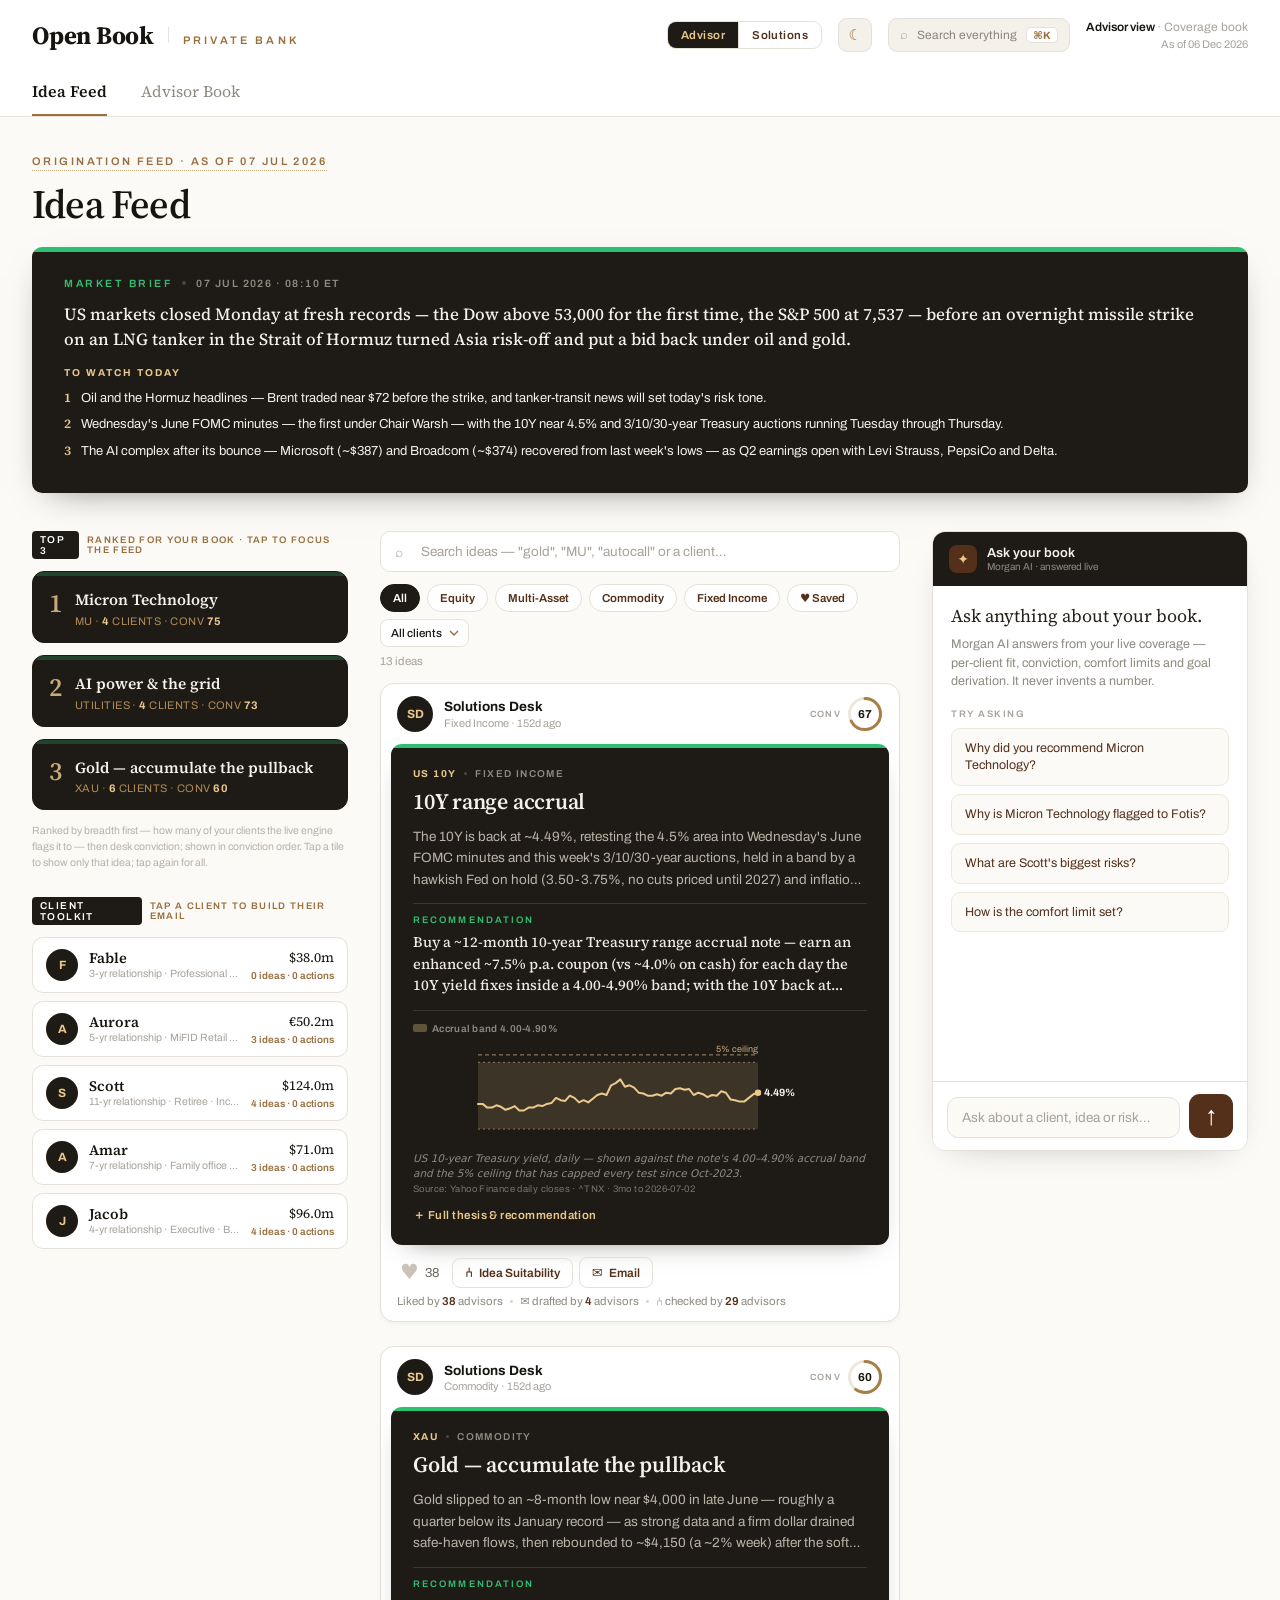
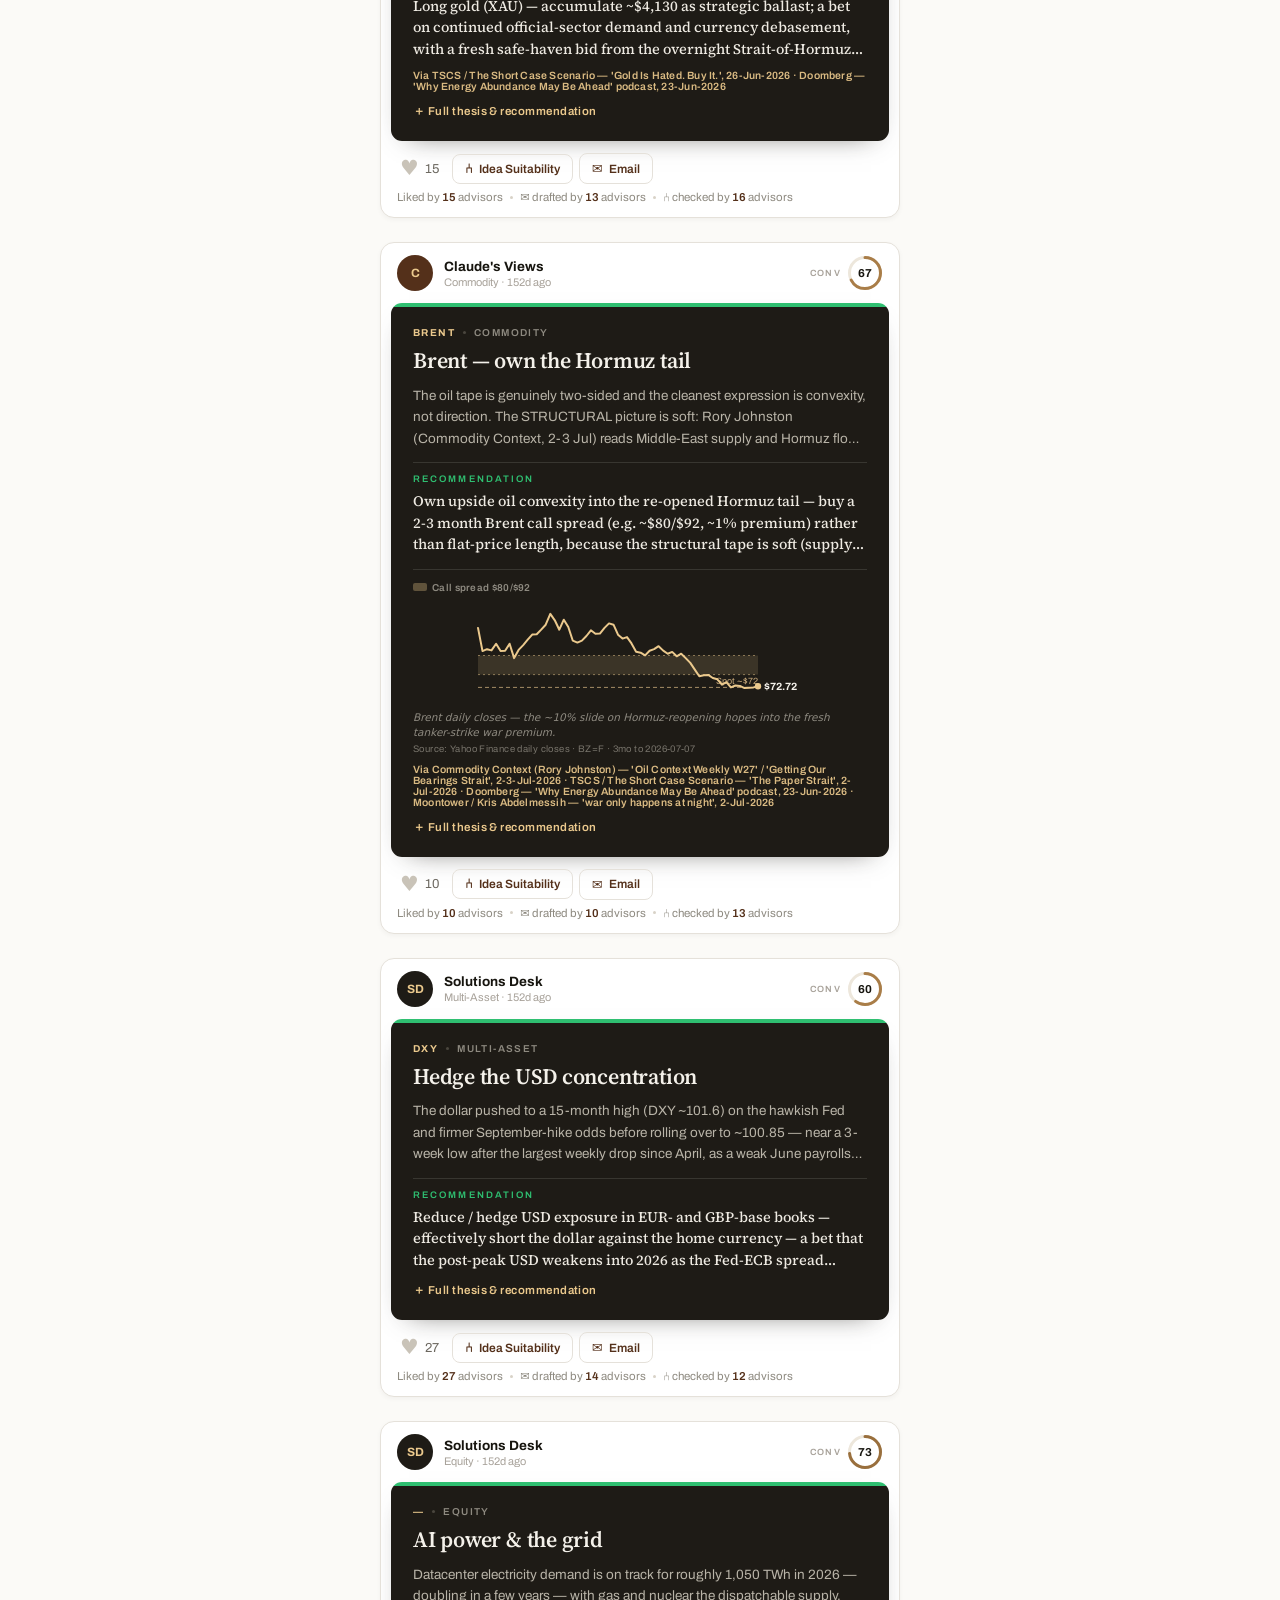
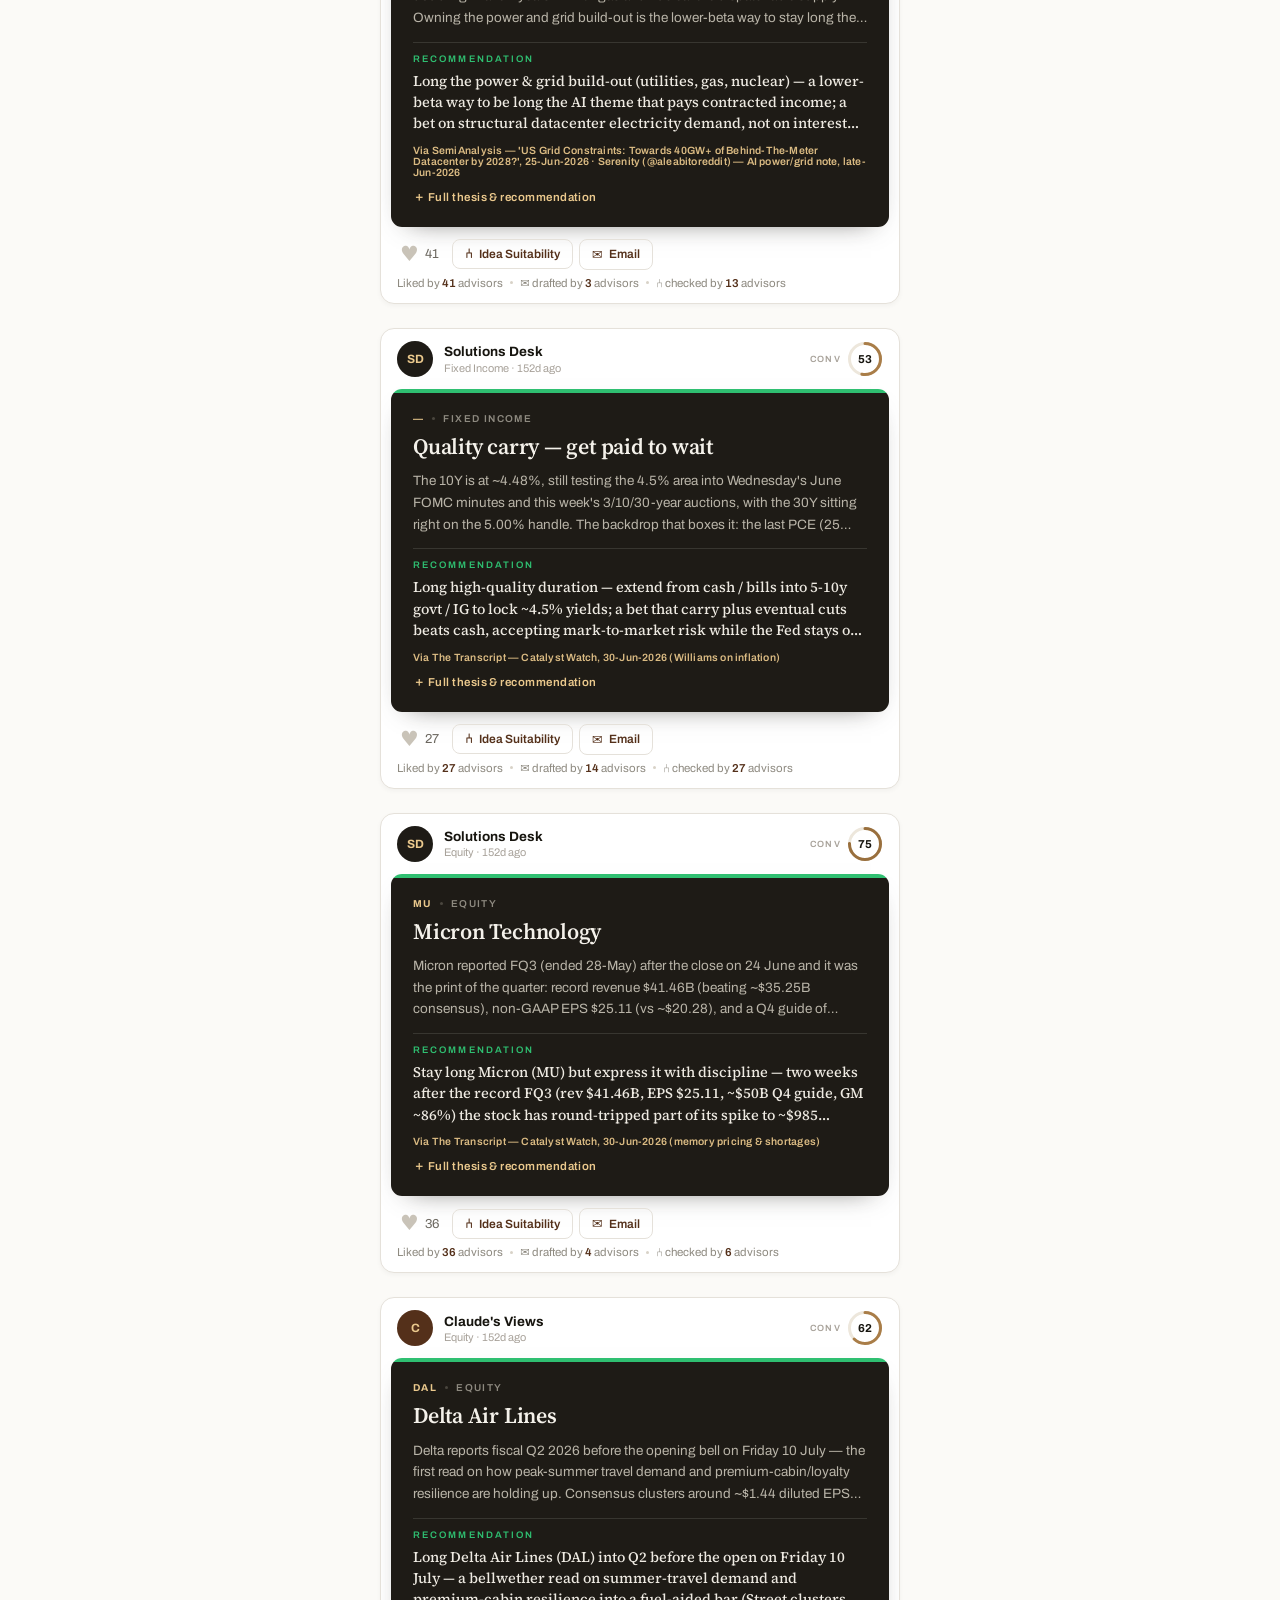
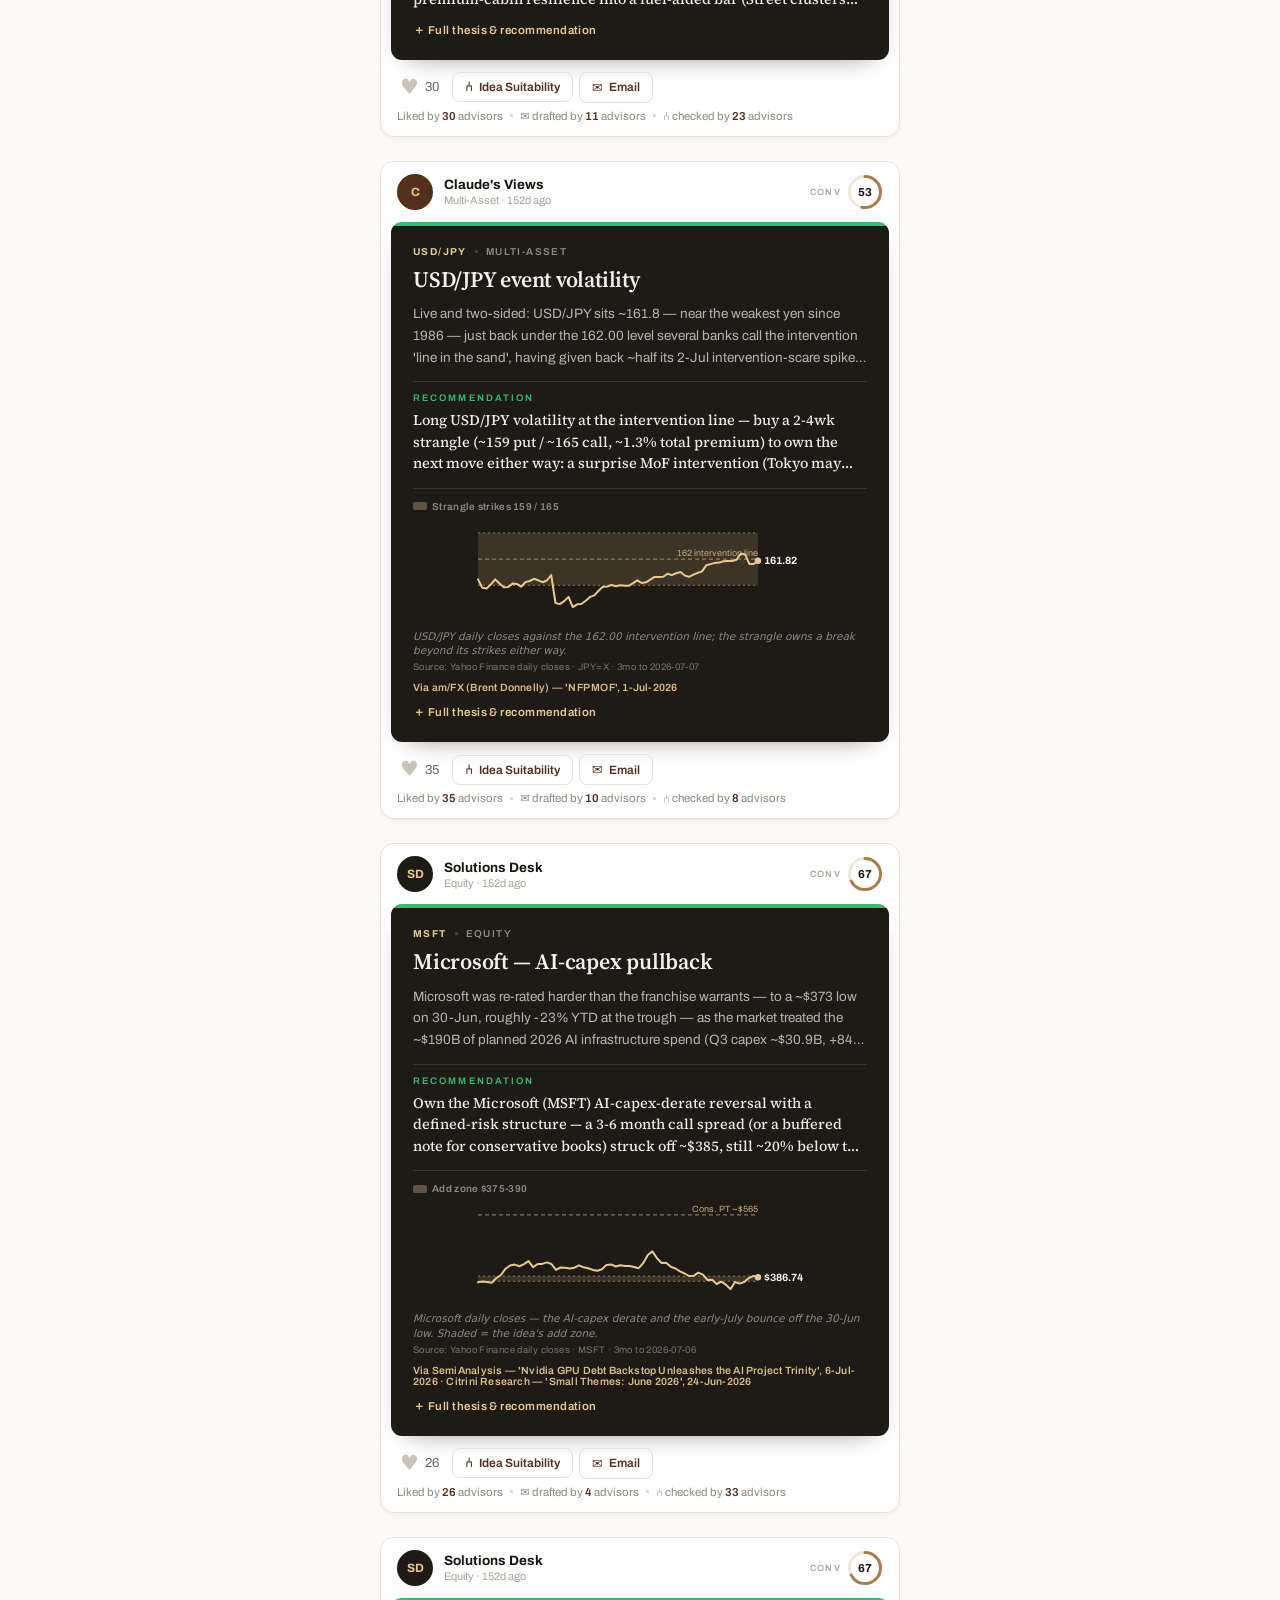
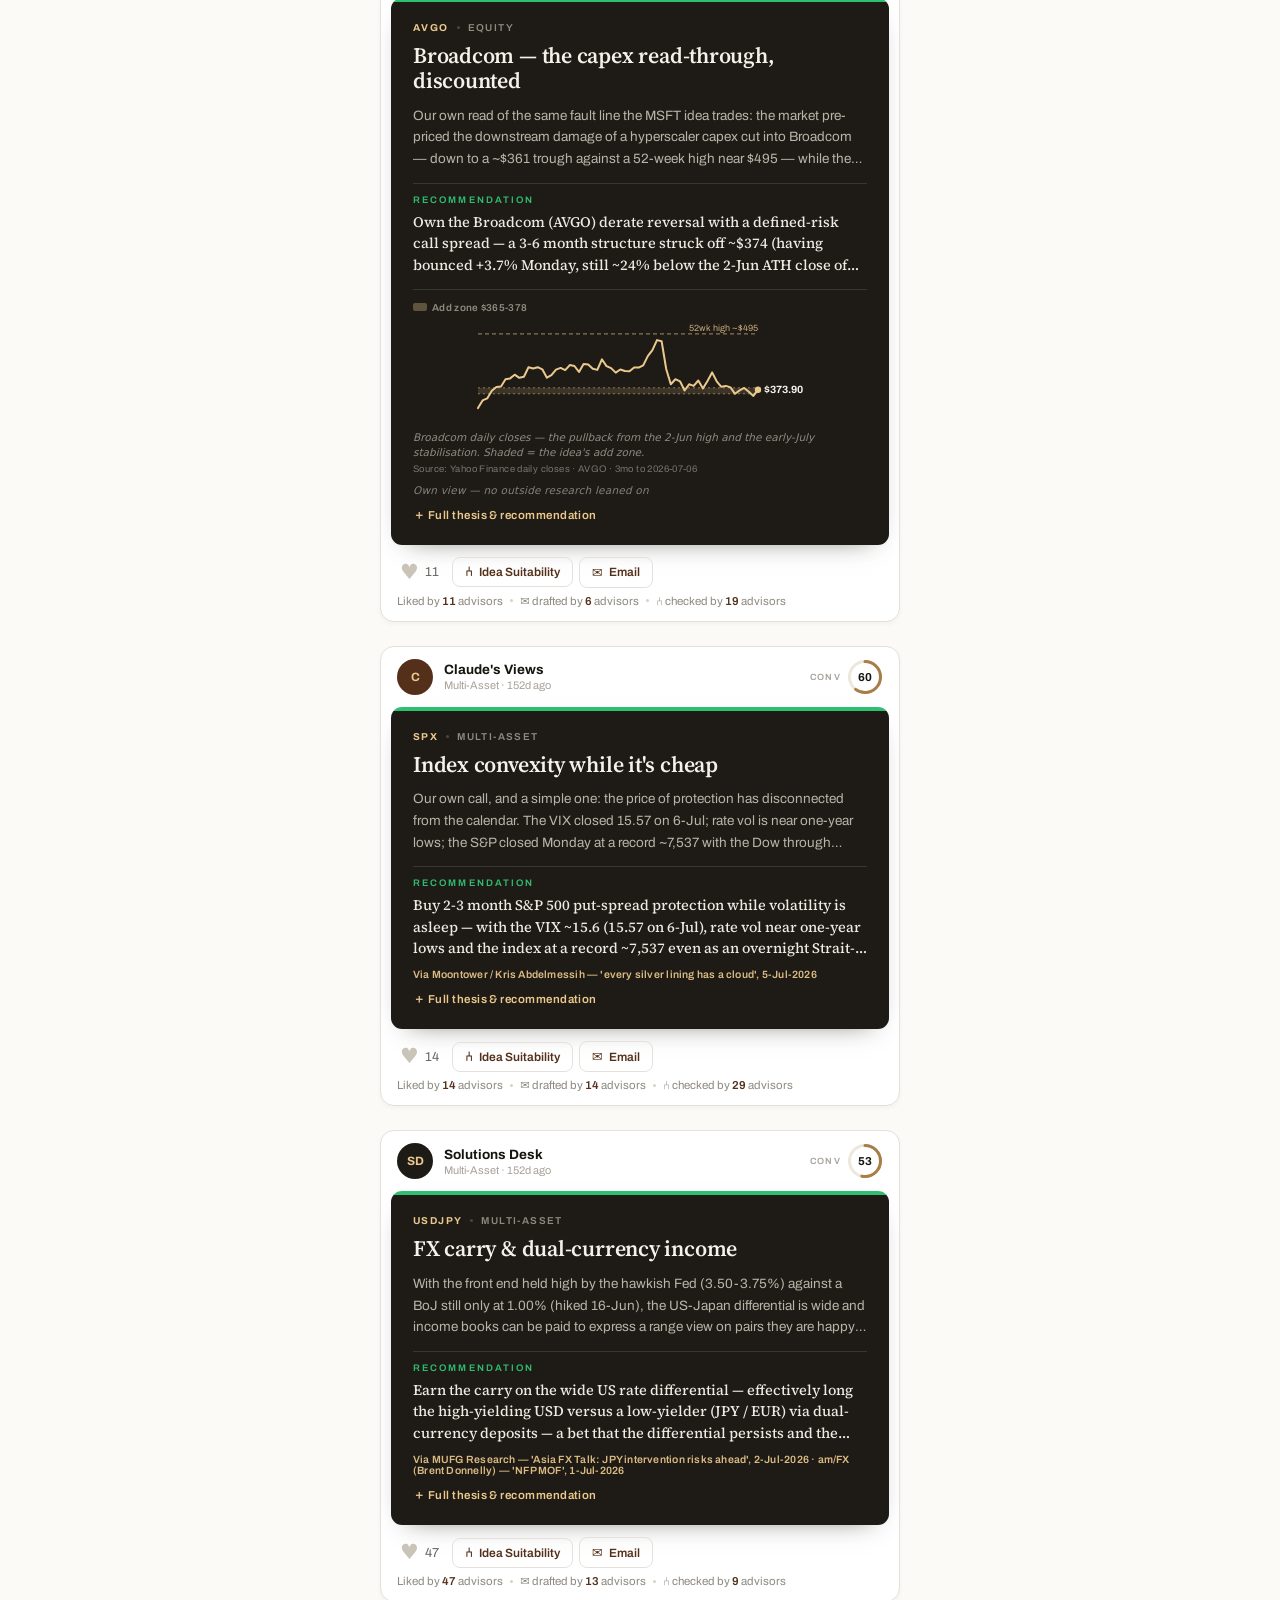
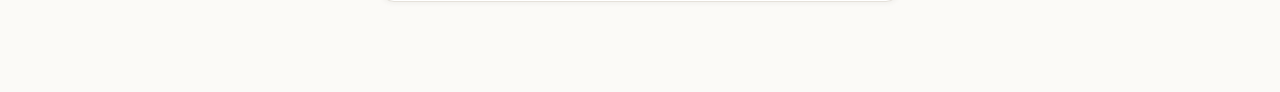
==== commit 6ed6bc75: "fix: real chart data only, Advisor/Solutions separation, neutral client brief - Charts now plot REAL" ====
--- a/index.html
+++ b/index.html
@@ -38,7 +38,7 @@
   <link rel="preconnect" href="https://fonts.googleapis.com" />
   <link rel="preconnect" href="https://fonts.gstatic.com" crossorigin />
   <link href="https://fonts.googleapis.com/css2?family=Source+Serif+4:opsz,wght@8..60,400;8..60,500;8..60,600;8..60,700&family=Archivo:wght@400;500;600;700&display=swap" rel="stylesheet" />
-  <link rel="stylesheet" href="openbook.css?v=20260707b" />
+  <link rel="stylesheet" href="openbook.css?v=20260707c" />
 </head>
 <body>
 
@@ -179,11 +179,11 @@
   <script src="expressions.js?v=20260705a"></script>
   <script src="mapping.js?v=20260705a"></script>
   <script src="goals.js?v=20260705a"></script>
-  <script src="today_focus.js?v=20260707b"></script>
+  <script src="today_focus.js?v=20260707c"></script>
   <script src="methodology.js?v=20260705a"></script>
   <script src="morgan.js?v=20260705a"></script>
-  <script src="charts.js?v=20260707a"></script>
+  <script src="charts.js?v=20260707c"></script>
   <script src="email.js?v=20260706f"></script>
-  <script src="openbook.js?v=20260707b"></script>
+  <script src="openbook.js?v=20260707c"></script>
 </body>
 </html>
--- a/openbook.css
+++ b/openbook.css
@@ -210,6 +210,9 @@
 
 /* ---- Solutions bar (curate the feed) + card remove + draft pill ---- */
 .ob-solbar { display: flex; align-items: center; gap: 10px; flex-wrap: wrap; border: 1px dashed var(--bronze-l); background: #FBF7F0; border-radius: 10px; padding: 9px 13px; margin-bottom: 4px; }
+/* `display:flex` above would defeat the [hidden] attribute — never show the
+   Solutions bar (or its Add-idea button) outside Solutions view */
+.ob-solbar[hidden] { display: none !important; }
 [data-theme="dark"] .ob-solbar { background: rgba(235,201,141,.07); }
 .sol-k { font-size: 10px; font-weight: 700; letter-spacing: .18em; color: var(--bronze); }
 .sol-hint { font-size: 11.5px; color: var(--grey-soft); }
@@ -233,12 +236,12 @@
 .ic-f input:focus, .ic-f textarea:focus, .ic-f select:focus { border-color: var(--bronze); }
 .ic-note { font-size: 11px; line-height: 1.5; color: var(--grey-soft); border-top: 1px dotted var(--hairline); padding-top: 10px; }
 
-/* ---- desk brief: short authored lines + full-note toggle ---- */
+/* ---- desk brief: one neutral summary + "to watch today" (no full-note view) ---- */
 .ob-brief-text .obb-line { margin: 0 0 9px; font-size: 16px; line-height: 1.52; }
-.ob-brief-text .obb-line:last-of-type { margin-bottom: 4px; }
-.ob-brief-text .obb-full { font-size: 13.5px; line-height: 1.6; font-weight: 400; }
-.obb-more { appearance: none; background: none; border: none; cursor: pointer; padding: 0; font-family: var(--sans); font-size: 11px; font-weight: 600; letter-spacing: .06em; color: var(--gold); }
-.obb-more:hover { text-decoration: underline; }
+.ob-brief-text .obb-sum { margin: 0 0 12px; font-size: 17px; line-height: 1.5; }
+.obb-watch-k { font-family: var(--sans); font-size: 10px; font-weight: 700; letter-spacing: .2em; color: var(--gold); margin: 0 0 8px; }
+.obb-watch { display: flex; gap: 10px; align-items: baseline; font-family: var(--sans); font-size: 13px; line-height: 1.5; font-weight: 400; margin-bottom: 6px; }
+.obb-wn { flex: none; font-family: var(--serif); font-size: 13px; font-weight: 600; color: var(--gold); }
 
 /* inline idea chart (sits on the dark card window) + attribution + updated chip */
 .ip-chart { margin: 13px 0 2px; border-top: 1px solid rgba(244,241,234,.12); padding-top: 12px; }
@@ -247,6 +250,7 @@
 .ipc-band i { width: 14px; height: 8px; border-radius: 2px; background: var(--gold); opacity: .32; }
 .ip-chart svg { display: block; overflow: visible; }
 .ipc-cap { margin: 6px 0 0; font-size: 10.5px; line-height: 1.42; color: var(--grey-soft); font-style: italic; }
+.ipc-src { margin-top: 4px; font-size: 9.5px; letter-spacing: .04em; color: var(--grey-soft); opacity: .8; }
 .ip-via { margin-top: 10px; font-size: 10.5px; font-weight: 600; letter-spacing: .02em; color: var(--gold); opacity: .92; }
 .ip-via.own { color: var(--grey-soft); font-style: italic; font-weight: 500; }
 .ip-upd { color: var(--bronze); font-weight: 600; }
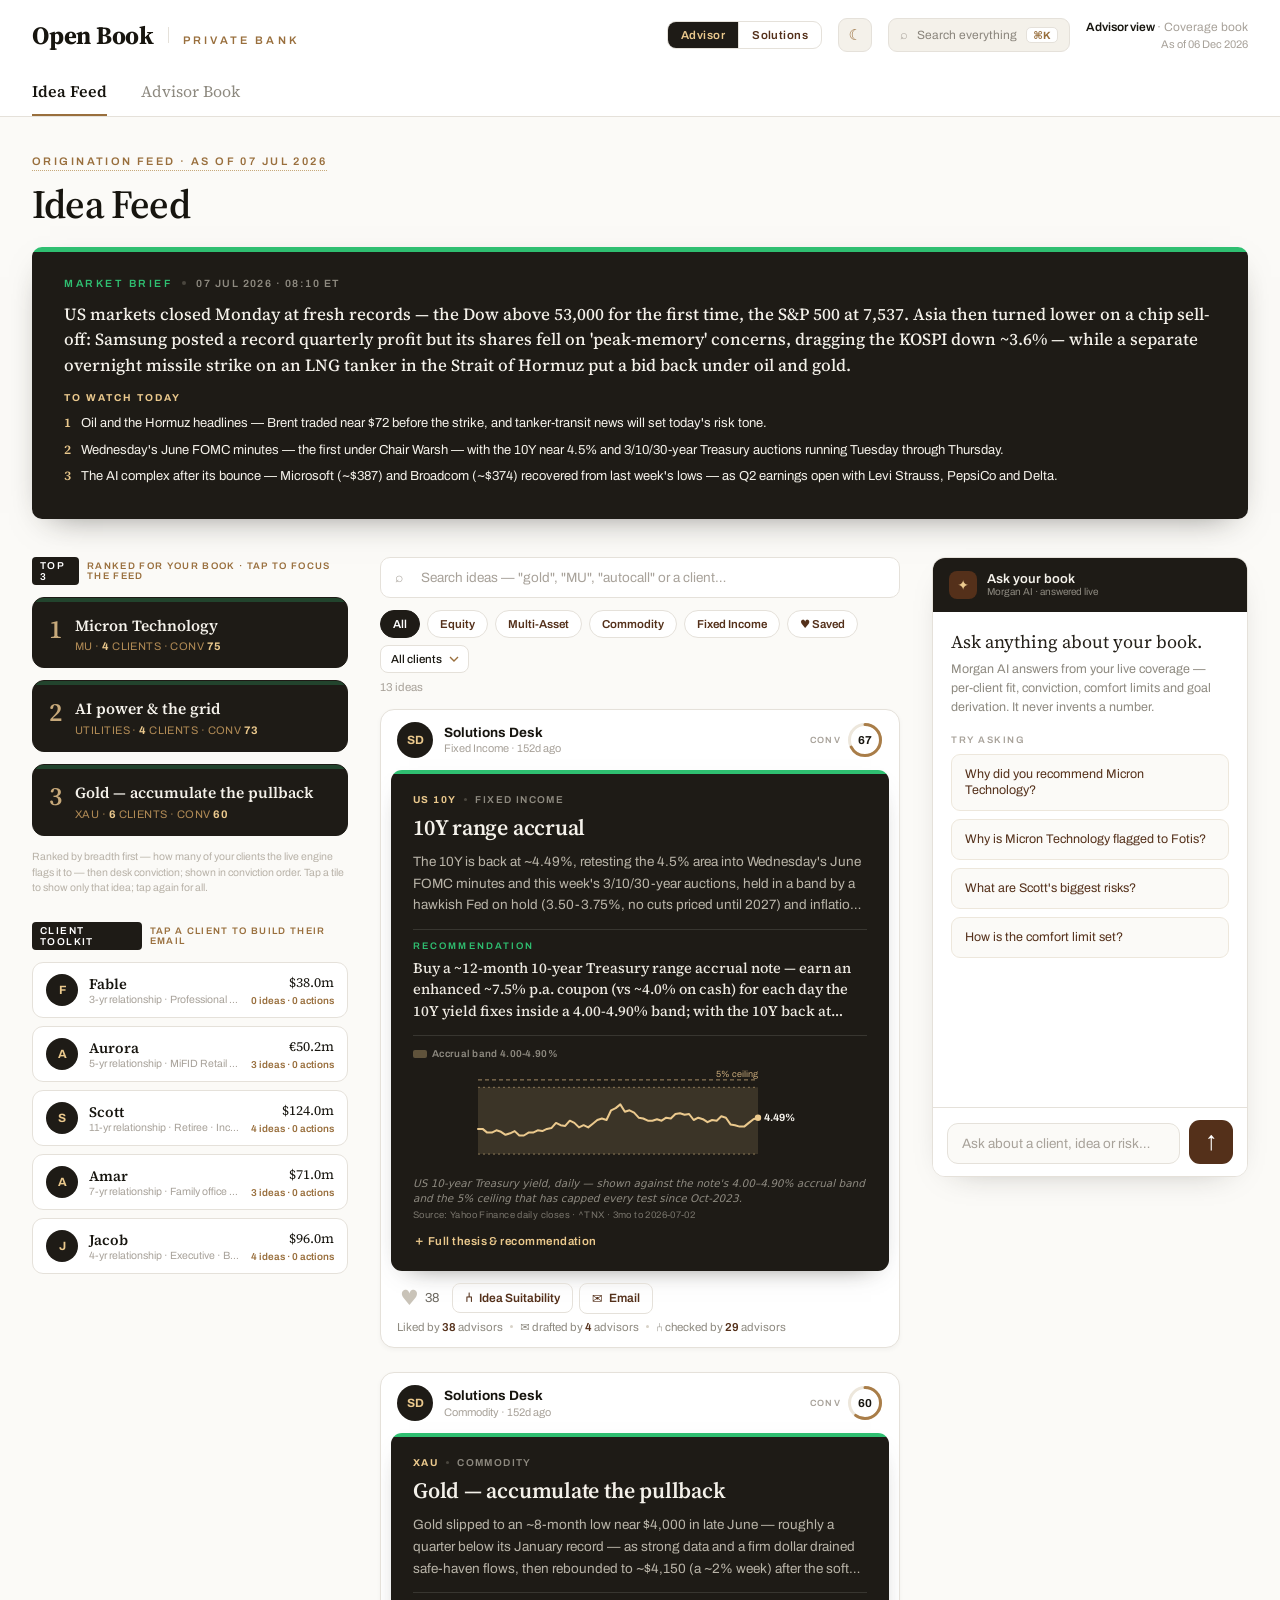
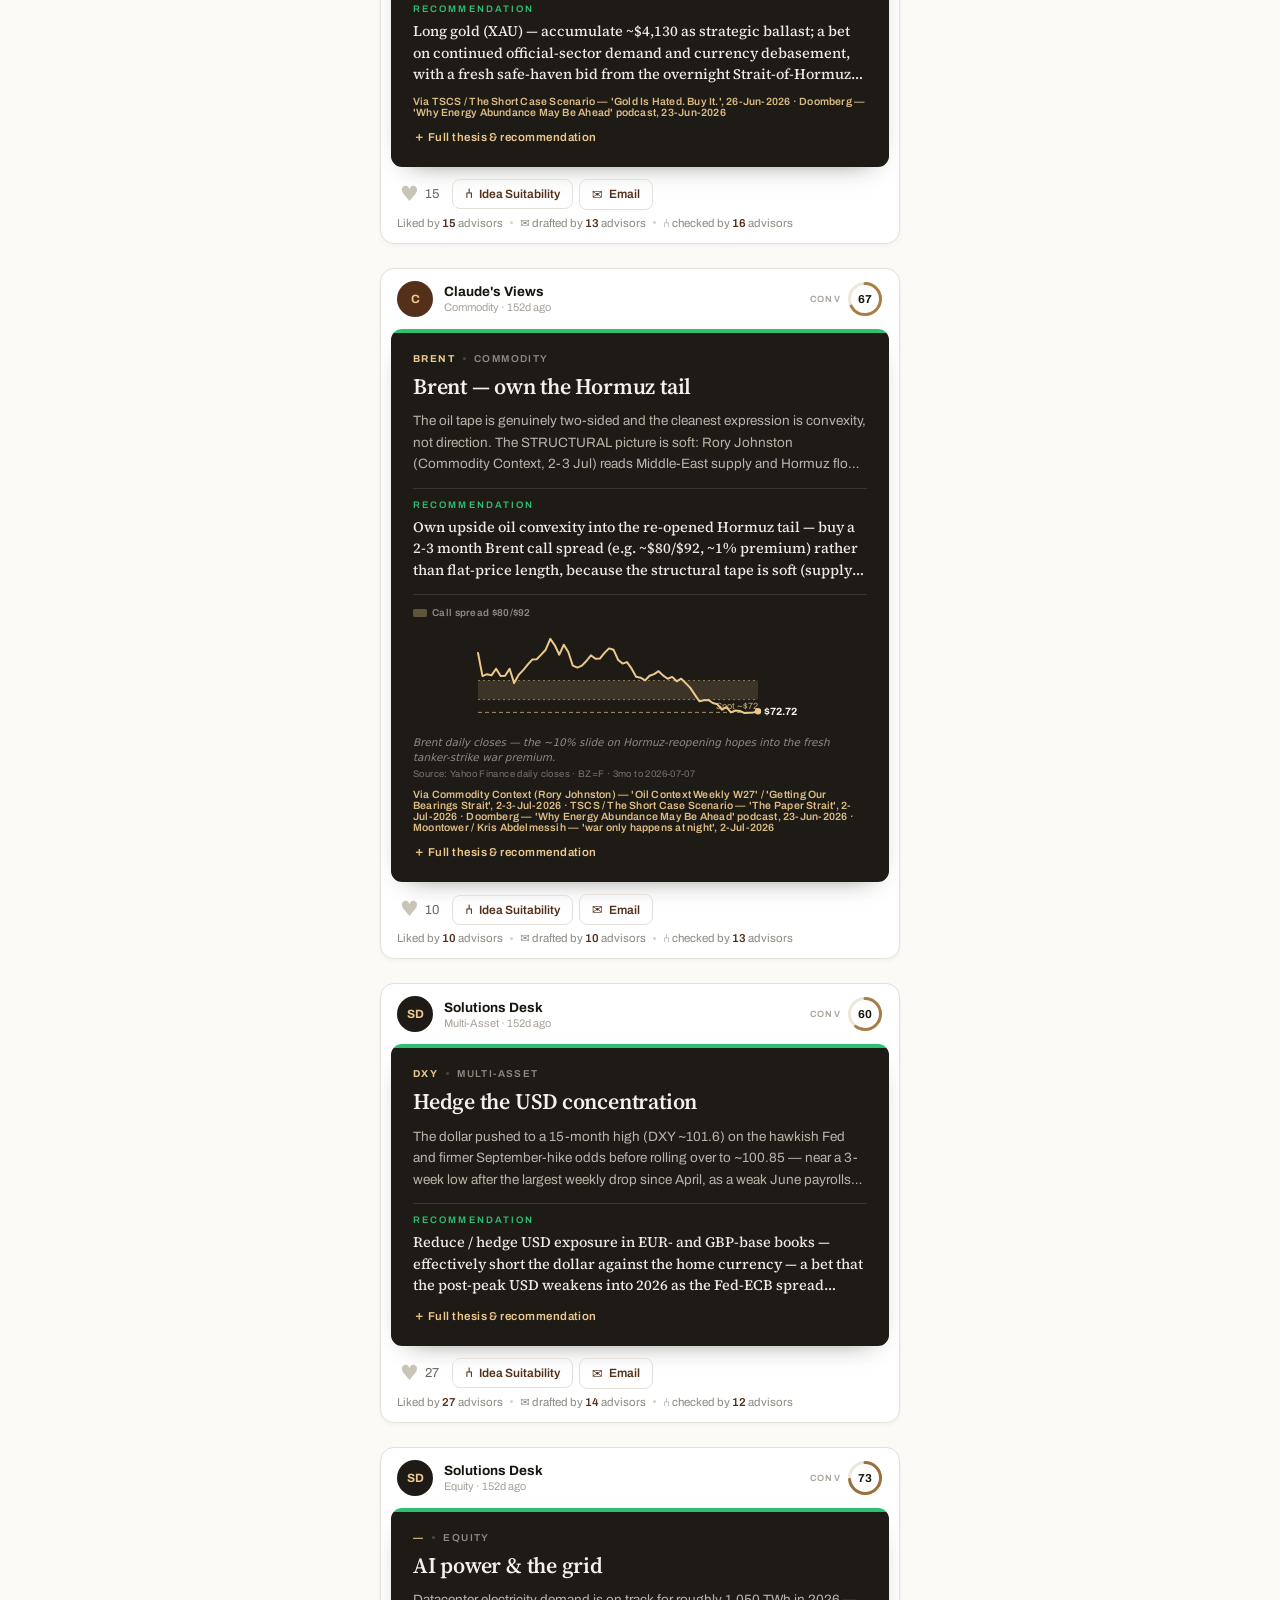
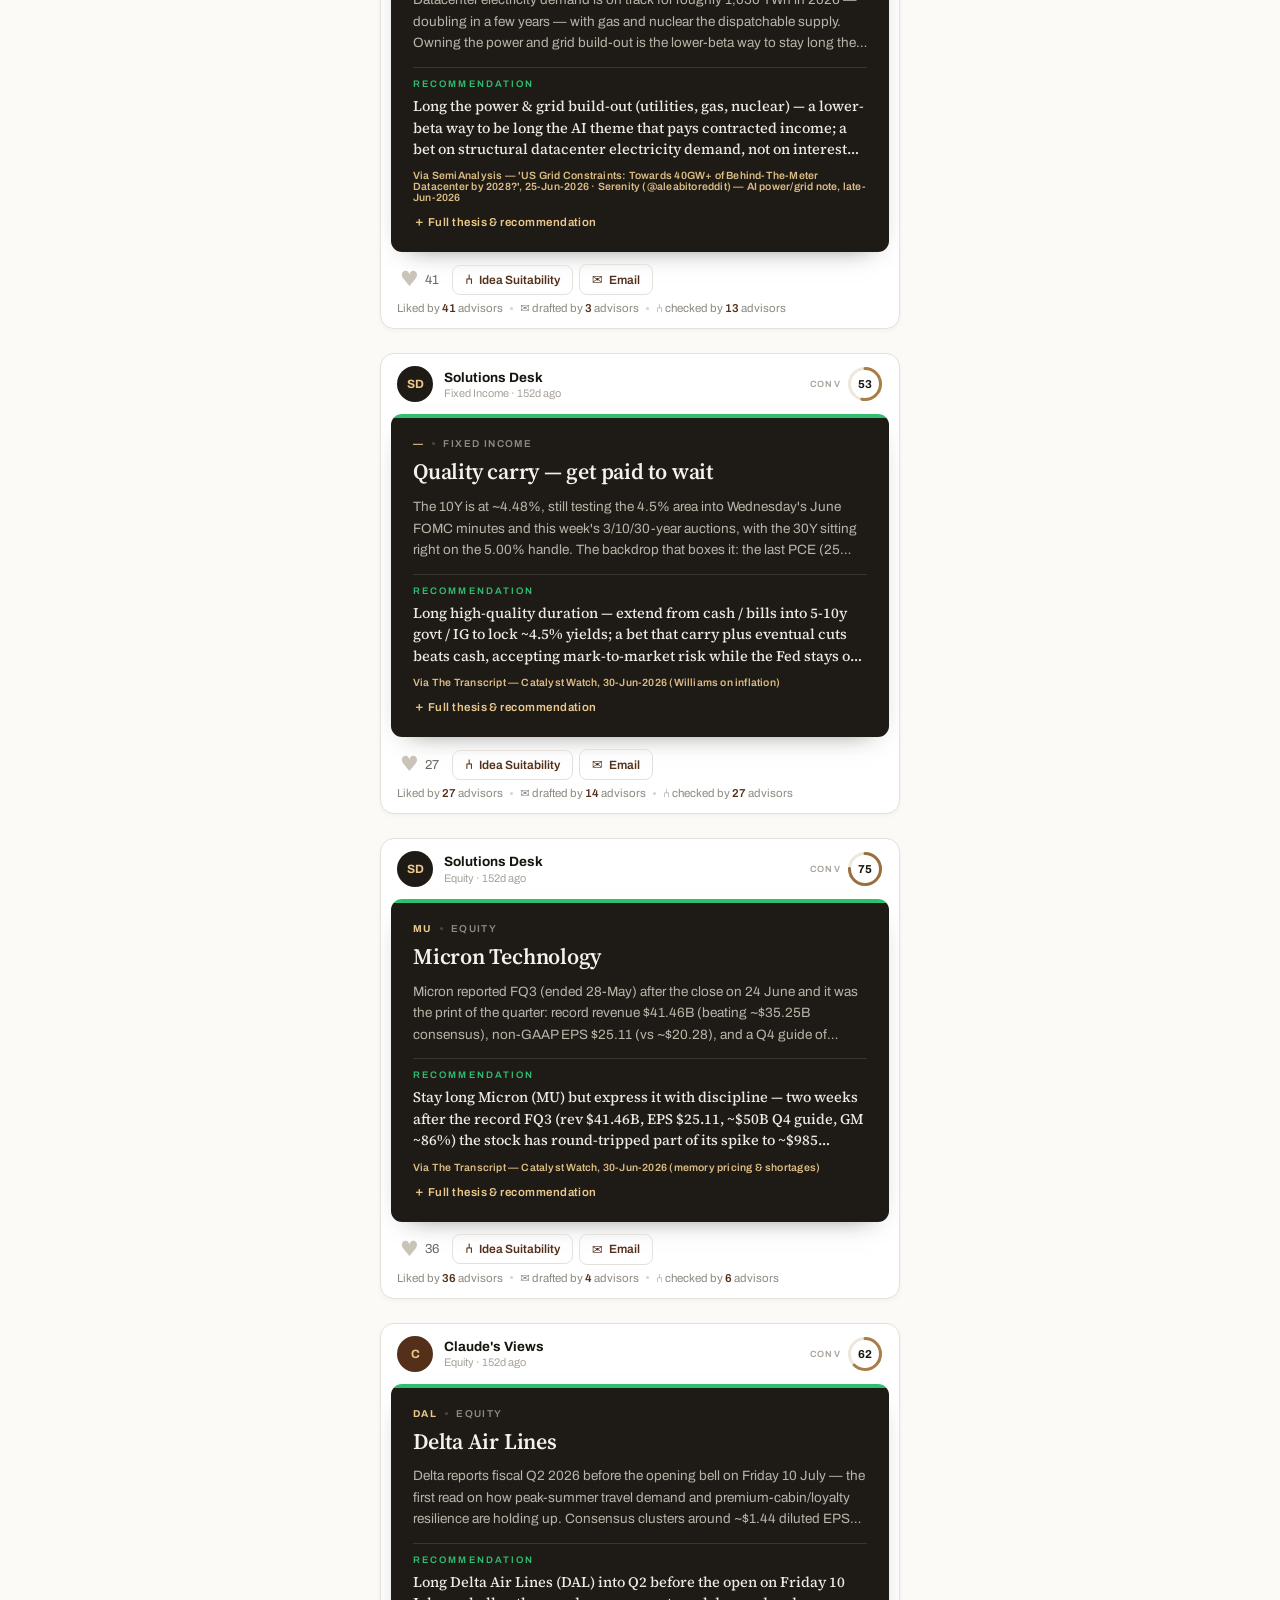
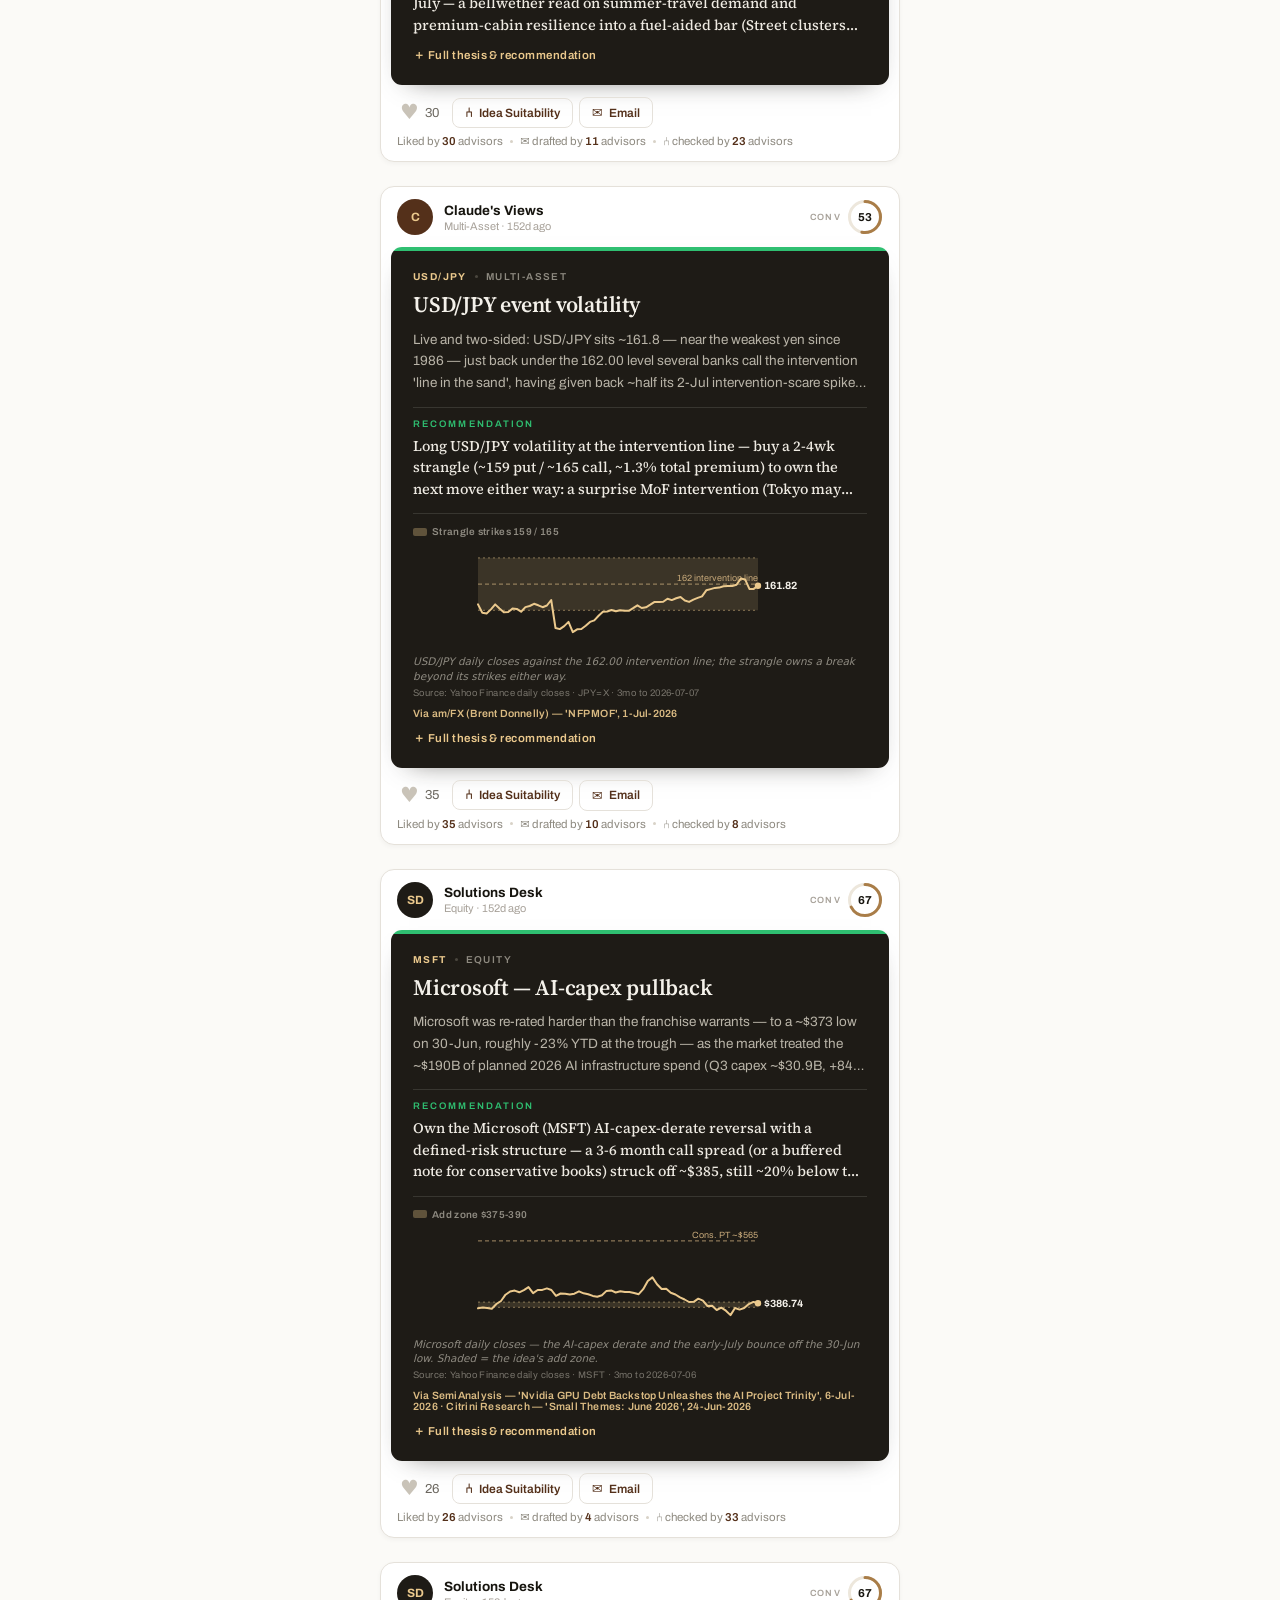
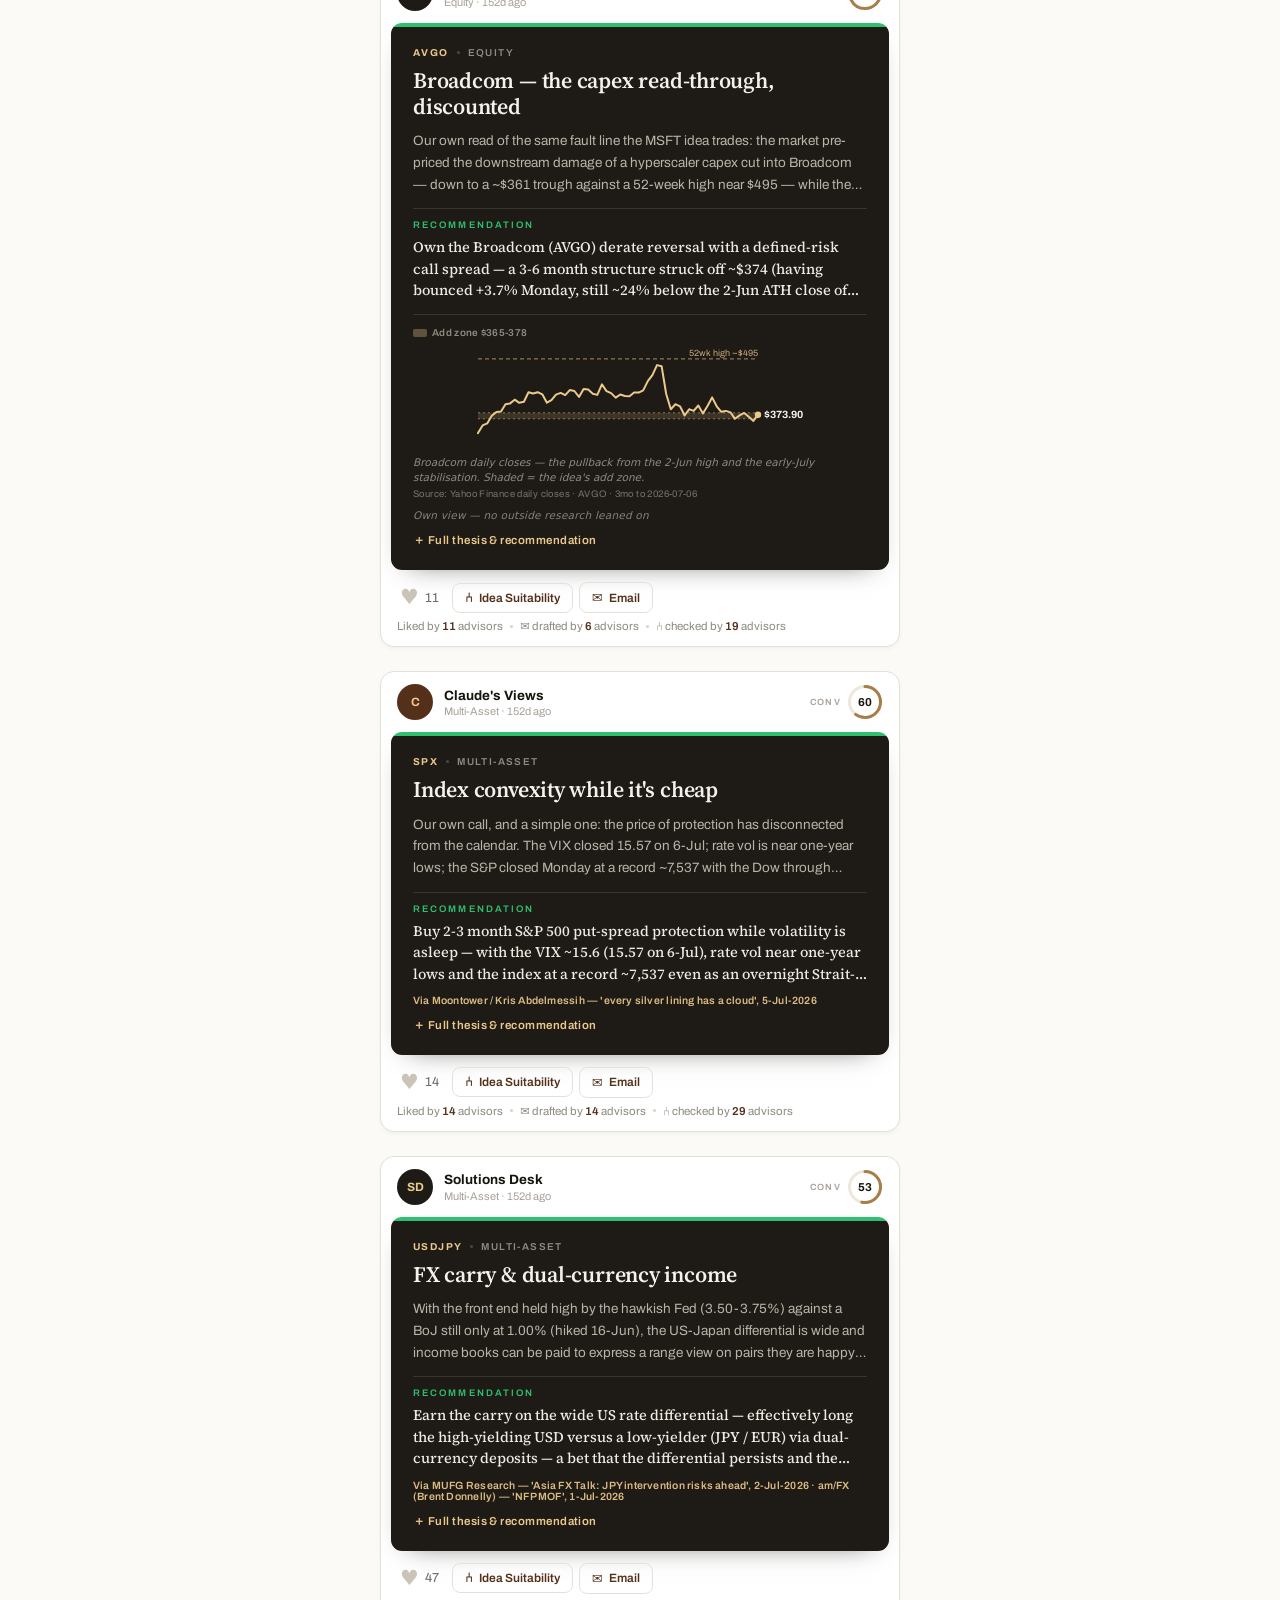
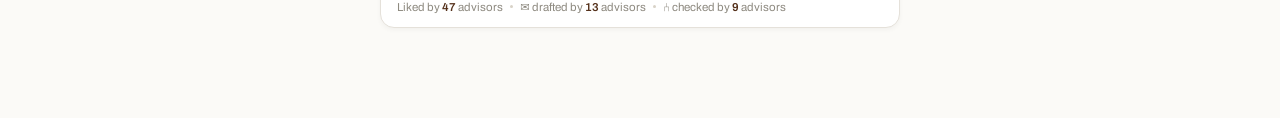
==== commit cdd932e2: "feat(solutions): approve/discard gate, editable implementation, short idea-first emails, why-flagged" ====
--- a/index.html
+++ b/index.html
@@ -38,7 +38,7 @@
   <link rel="preconnect" href="https://fonts.googleapis.com" />
   <link rel="preconnect" href="https://fonts.gstatic.com" crossorigin />
   <link href="https://fonts.googleapis.com/css2?family=Source+Serif+4:opsz,wght@8..60,400;8..60,500;8..60,600;8..60,700&family=Archivo:wght@400;500;600;700&display=swap" rel="stylesheet" />
-  <link rel="stylesheet" href="openbook.css?v=20260707c" />
+  <link rel="stylesheet" href="openbook.css?v=20260707e-gate" />
 </head>
 <body>
 
@@ -183,7 +183,7 @@
   <script src="methodology.js?v=20260705a"></script>
   <script src="morgan.js?v=20260705a"></script>
   <script src="charts.js?v=20260707c"></script>
-  <script src="email.js?v=20260706f"></script>
-  <script src="openbook.js?v=20260707c"></script>
+  <script src="email.js?v=20260707e-gate"></script>
+  <script src="openbook.js?v=20260707e-gate"></script>
 </body>
 </html>
--- a/openbook.css
+++ b/openbook.css
@@ -235,6 +235,36 @@
 .ic-f input, .ic-f select, .ic-f textarea { font-family: var(--sans); font-size: 13px; color: var(--ink); background: #fff; border: 1px solid var(--hairline); border-radius: 8px; padding: 9px 11px; outline: none; resize: vertical; }
 .ic-f input:focus, .ic-f textarea:focus, .ic-f select:focus { border-color: var(--bronze); }
 .ic-note { font-size: 11px; line-height: 1.5; color: var(--grey-soft); border-top: 1px dotted var(--hairline); padding-top: 10px; }
+.impl-edit-ta { width: 100%; box-sizing: border-box; font-family: var(--serif); font-size: 14px; line-height: 1.5; color: var(--ink); background: #fff; border: 1px solid var(--hairline); border-radius: 10px; padding: 12px 14px; resize: vertical; outline: none; margin-bottom: 14px; }
+.impl-edit-ta:focus { border-color: var(--bronze); }
+
+/* ---- Solutions approve/discard gate + implementation-tweak (Solutions view) ---- */
+.ip-gate { display: flex; align-items: center; flex-wrap: wrap; gap: 8px 10px; padding: 11px 16px 2px; }
+.ip-gate-toggle { display: inline-flex; border: 1px solid var(--hairline); border-radius: 9px; overflow: hidden; }
+.ip-gate-btn { appearance: none; cursor: pointer; font-family: var(--sans); font-size: 11.5px; font-weight: 600; background: #fff; color: var(--grey); border: none; padding: 6px 12px; }
+.ip-gate-btn + .ip-gate-btn { border-left: 1px solid var(--hairline); }
+.ip-gate-btn.approve.on { background: rgba(47,191,113,.14); color: var(--green-pos); }
+.ip-gate-btn.discard.on { background: rgba(156,74,58,.12); color: var(--brick); }
+.ip-gate-btn:disabled { cursor: default; opacity: .5; }
+.ip-gate-btn:not(.on):not(:disabled):hover { background: var(--cream); }
+.ip-gate-edit { appearance: none; cursor: pointer; font-family: var(--sans); font-size: 11.5px; font-weight: 600; color: var(--bronze); background: none; border: 1px solid var(--hairline); border-radius: 8px; padding: 6px 11px; display: inline-flex; align-items: center; gap: 6px; }
+.ip-gate-edit:hover { border-color: var(--bronze-l); }
+.ip-gate-edit.edited { color: var(--brown); border-color: var(--bronze-l); }
+.ip-gate-dot { width: 6px; height: 6px; border-radius: 50%; background: var(--gold); display: inline-block; box-shadow: 0 0 0 2px rgba(235,201,141,.3); }
+.ip-gate-note { font-size: 10.5px; color: var(--grey-faint); margin-left: auto; }
+.ip-wrec-edited { font-weight: 600; color: var(--bronze); letter-spacing: .03em; }
+.ob-post.is-discarded .ob-card { opacity: .6; }
+
+/* ---- "why flagged for this client" small square (email compose) ---- */
+.why-sq { border: 1px solid var(--hairline); border-left: 3px solid var(--green); border-radius: 10px; background: var(--cream); padding: 12px 14px; margin-bottom: 14px; max-width: 340px; }
+.why-sq.not-flagged { border-left-color: var(--grey-faint); }
+.why-sq-top { display: flex; align-items: baseline; justify-content: space-between; gap: 10px; margin-bottom: 8px; }
+.why-sq-k { font-size: 9.5px; font-weight: 700; letter-spacing: .12em; color: var(--bronze); }
+.why-sq-fit { font-size: 11px; font-weight: 700; font-variant-numeric: tabular-nums; white-space: nowrap; }
+.why-sq-list { margin: 0; padding-left: 16px; }
+.why-sq-list li { font-size: 12px; line-height: 1.5; color: var(--ink); margin-bottom: 4px; }
+.why-sq-list li:last-child { margin-bottom: 0; }
+.why-sq-body { font-size: 12px; line-height: 1.5; color: var(--grey); }
 
 /* ---- desk brief: one neutral summary + "to watch today" (no full-note view) ---- */
 .ob-brief-text .obb-line { margin: 0 0 9px; font-size: 16px; line-height: 1.52; }
@@ -710,3 +740,13 @@
 [data-theme="dark"] .cmd-kind,
 [data-theme="dark"] .top3-note { color: var(--grey-faint); }
 [data-theme="dark"] .cmd-foot .brand { color: var(--grey-faint); }
+
+/* Solutions gate + impl-edit + why-flagged square */
+[data-theme="dark"] .ip-gate-btn { background: var(--surface); color: var(--grey); }
+[data-theme="dark"] .ip-gate-btn.approve.on { background: rgba(82,179,126,.16); color: var(--green-pos); }
+[data-theme="dark"] .ip-gate-btn.discard.on { background: rgba(203,113,96,.16); color: var(--brick); }
+[data-theme="dark"] .ip-gate-btn:not(.on):not(:disabled):hover { background: var(--surface-2); }
+[data-theme="dark"] .ip-gate-edit { color: var(--bronze); }
+[data-theme="dark"] .ip-gate-edit.edited { color: var(--gold); border-color: var(--bronze-l); }
+[data-theme="dark"] .impl-edit-ta { background: var(--surface); color: var(--ink); }
+[data-theme="dark"] .why-sq { background: var(--surface-2); }
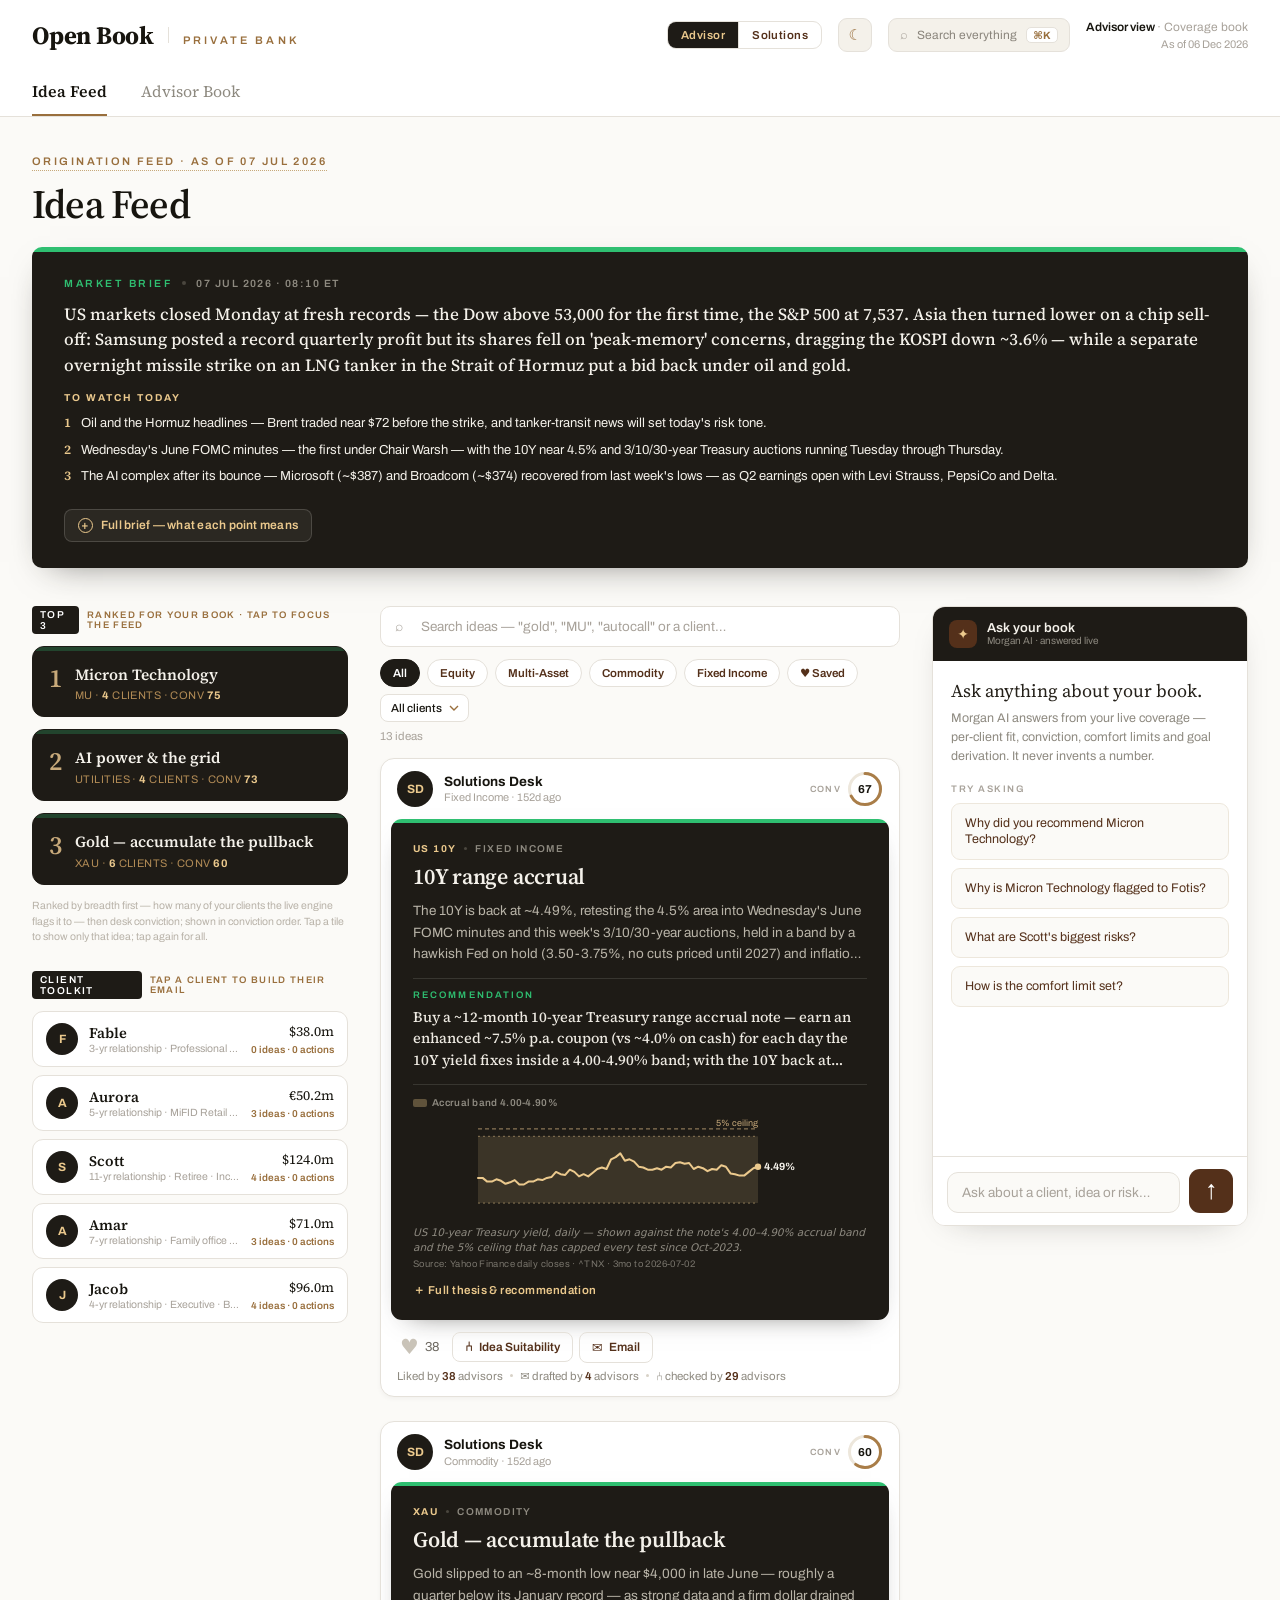
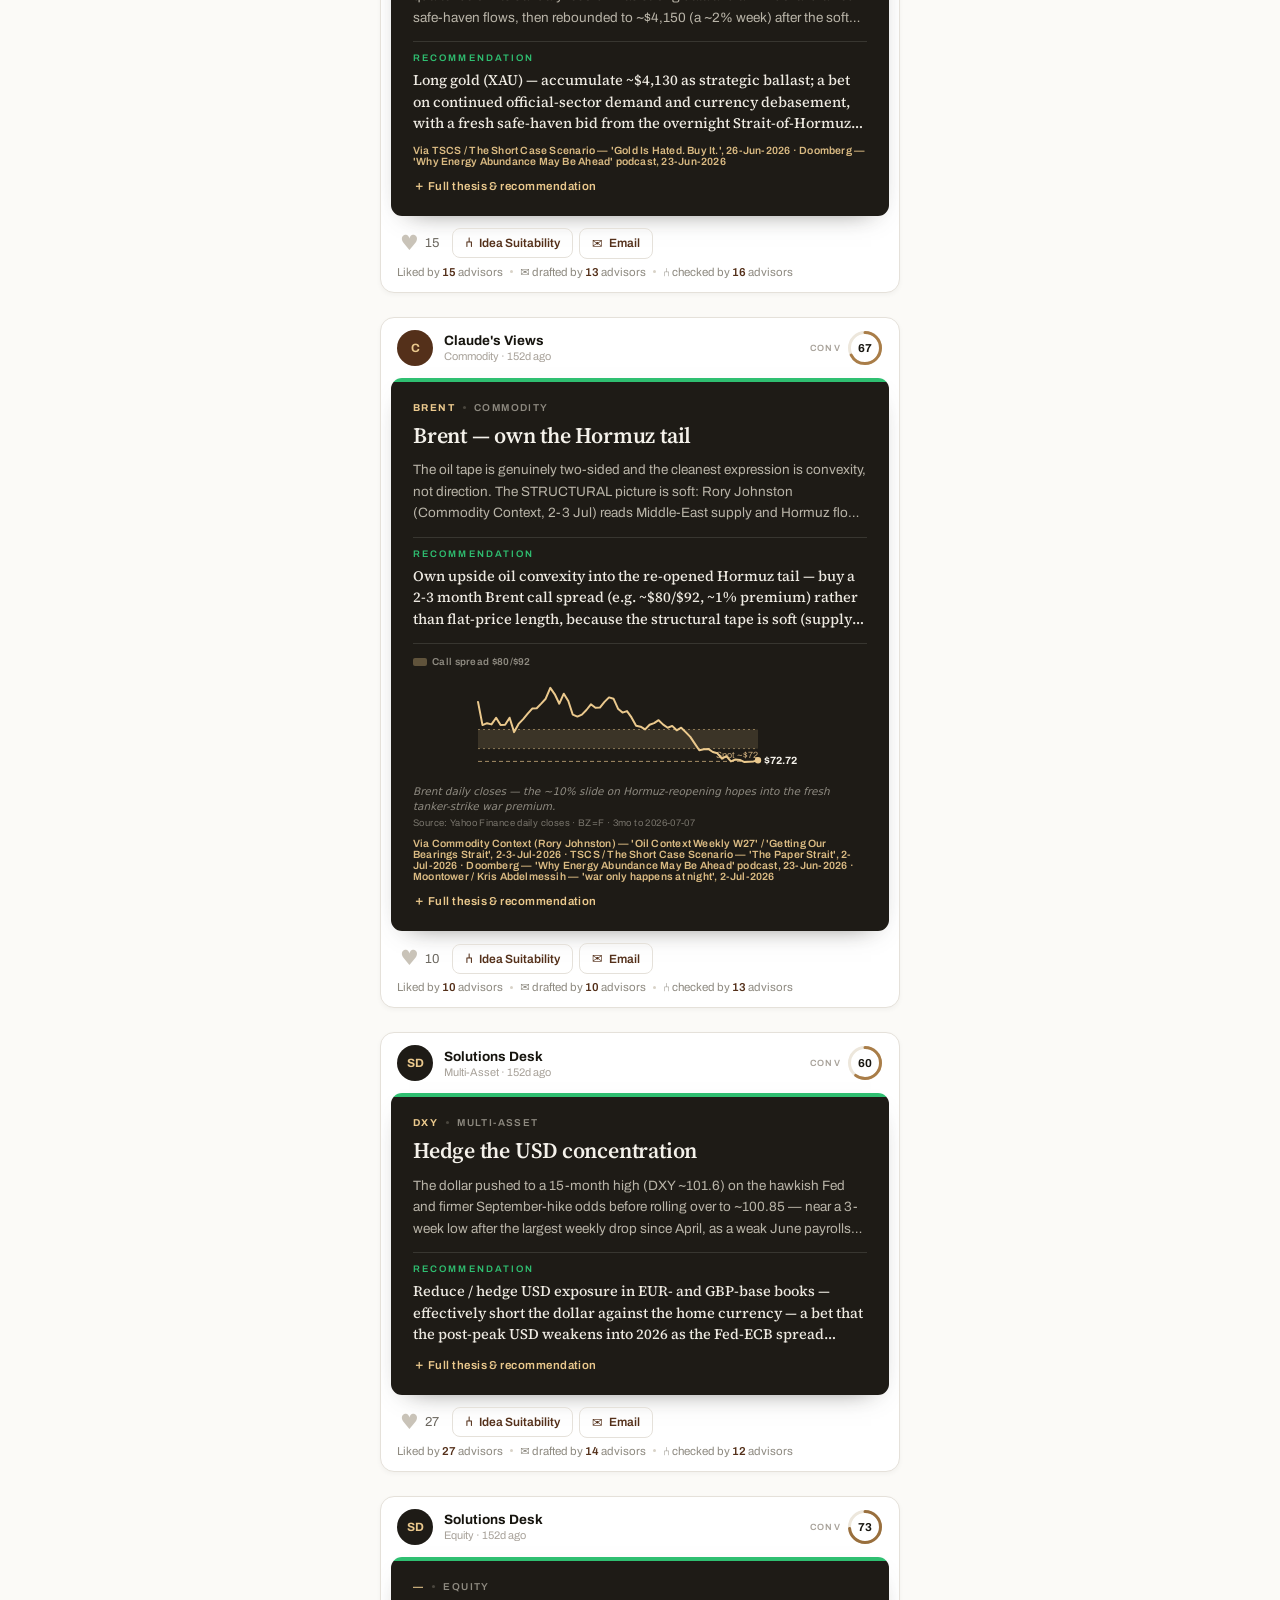
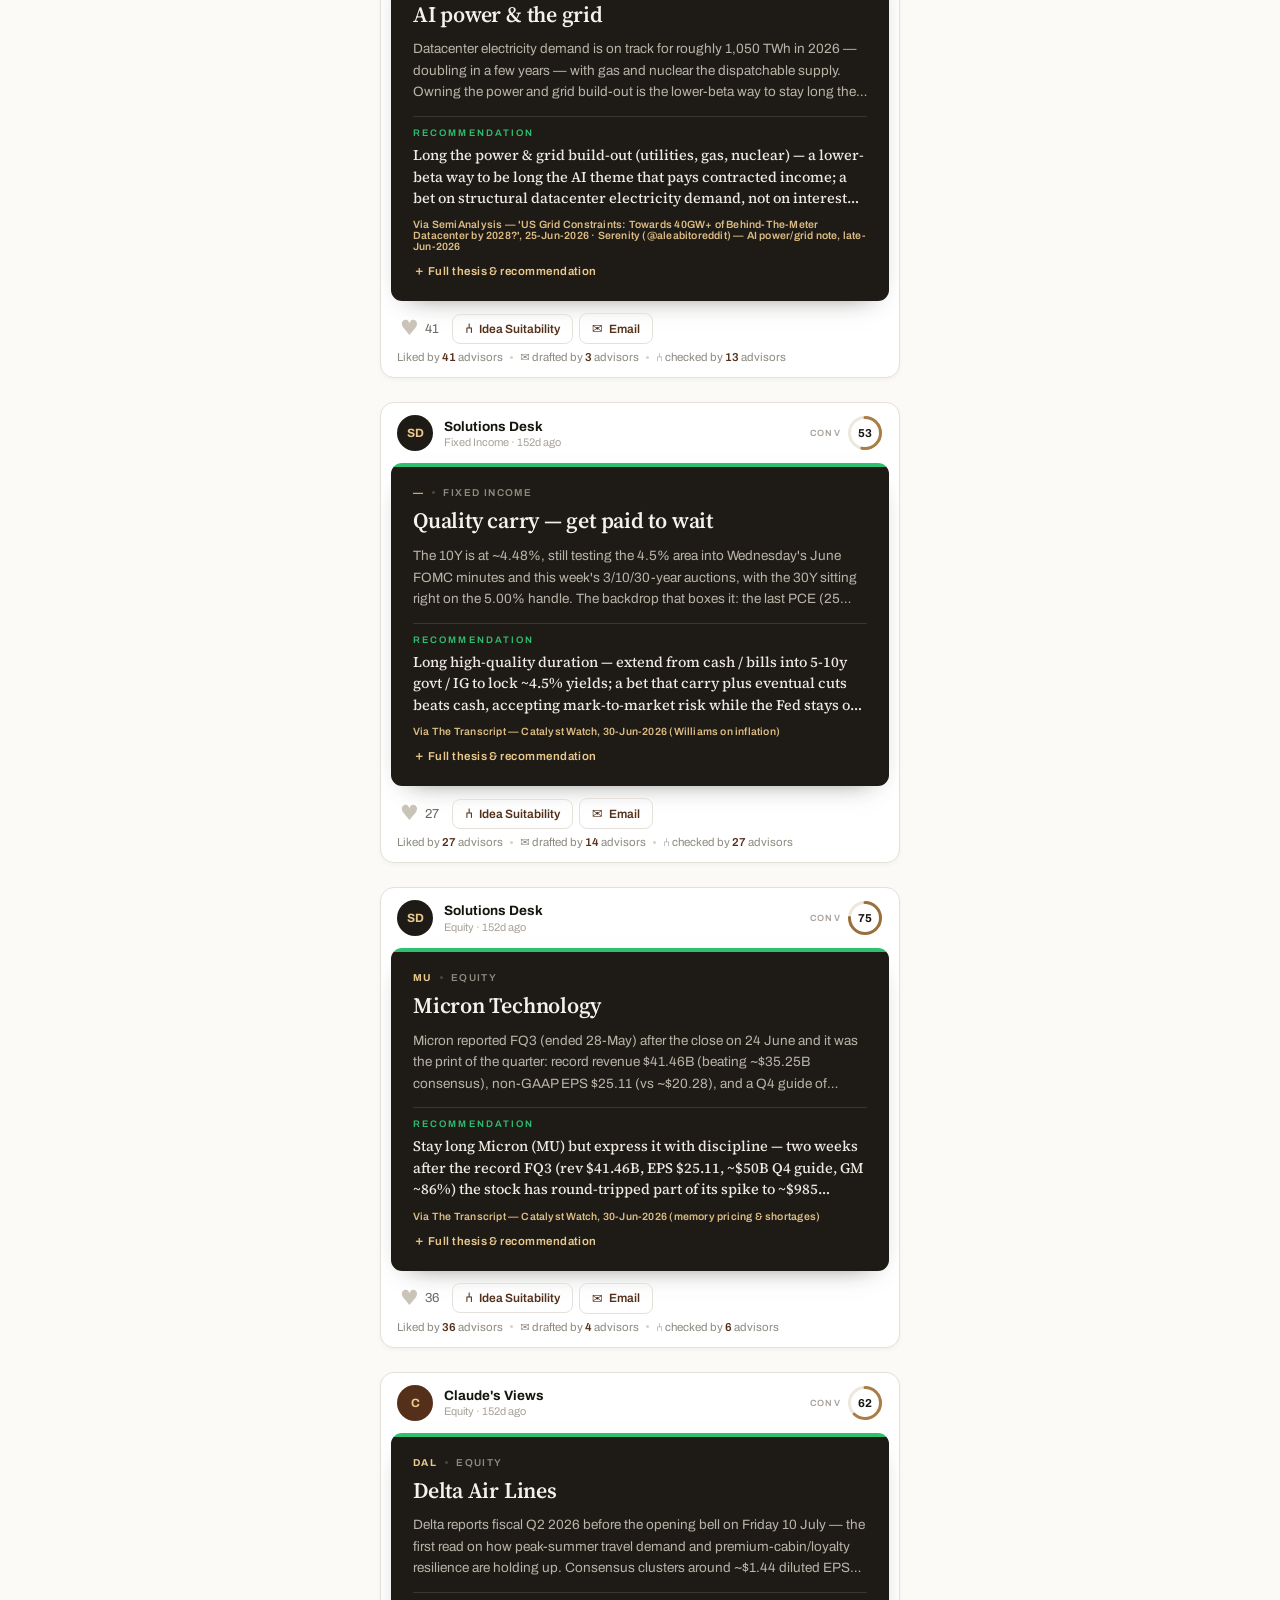
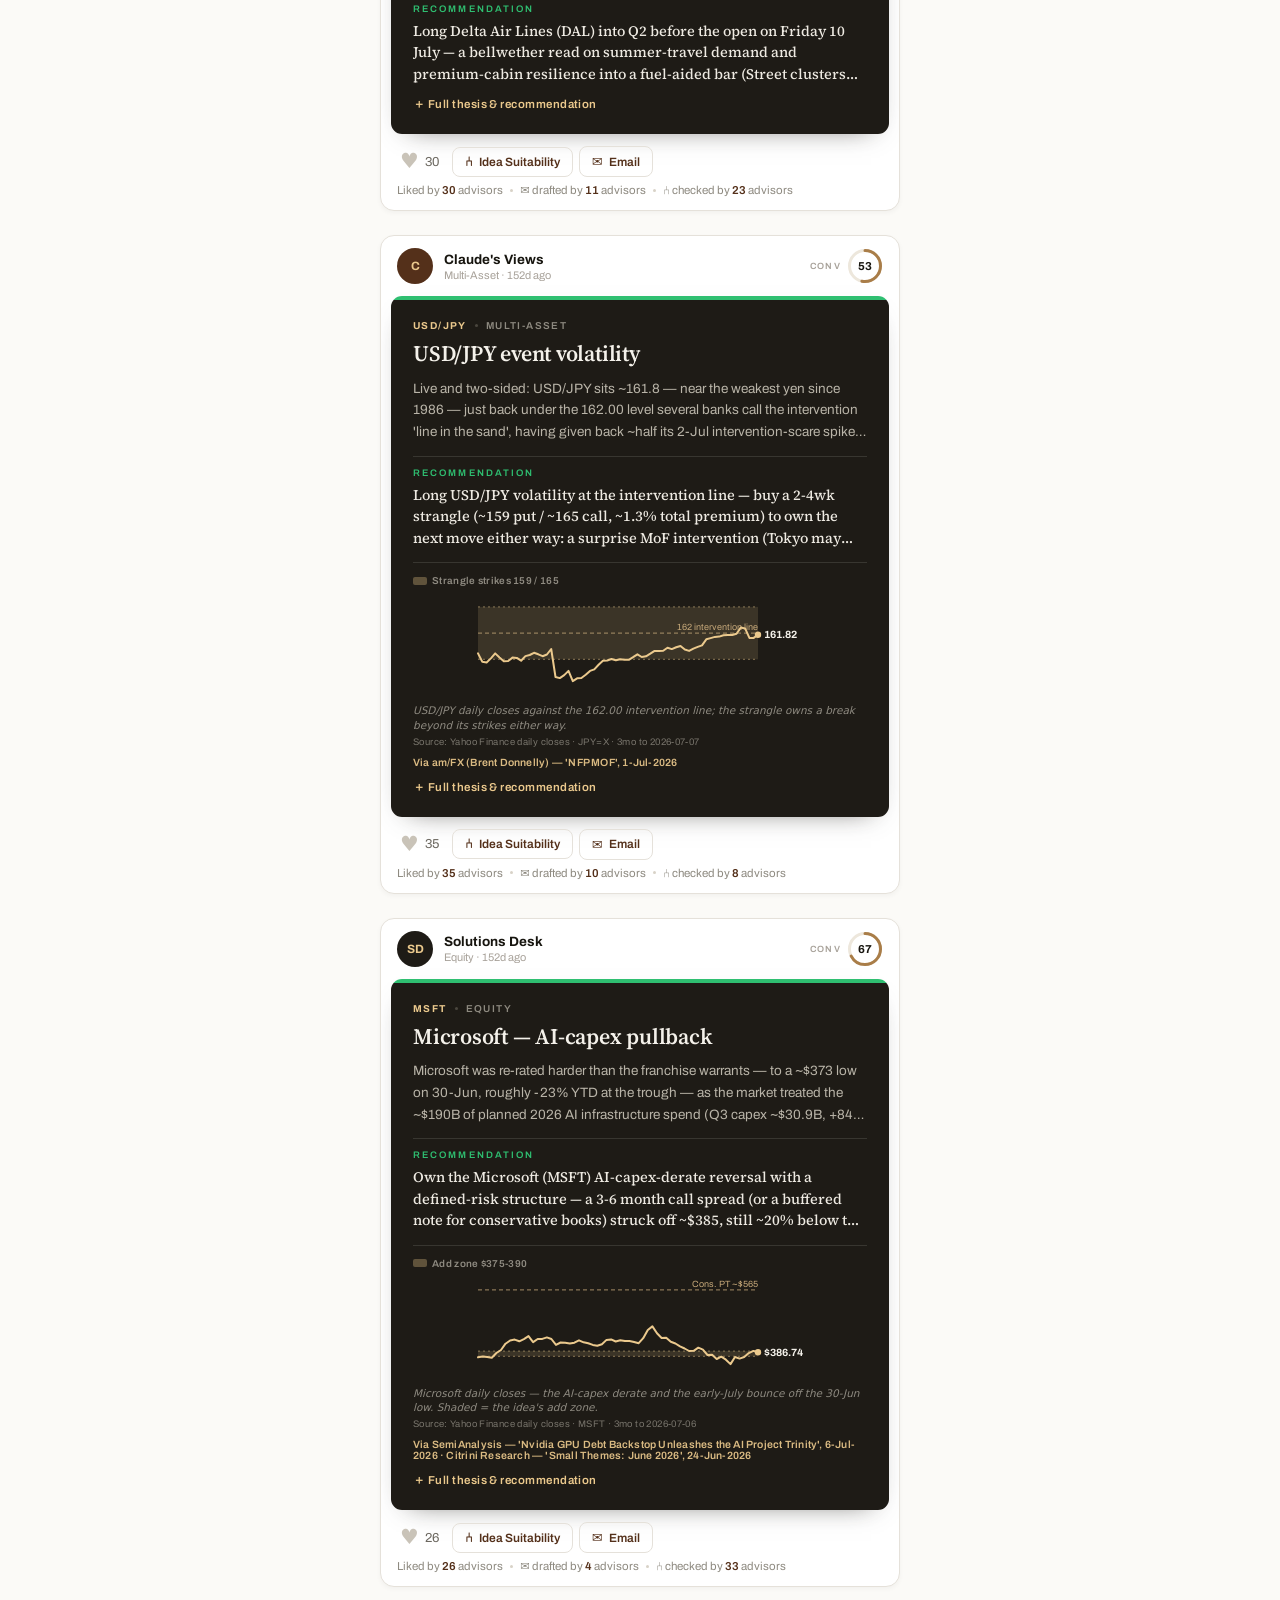
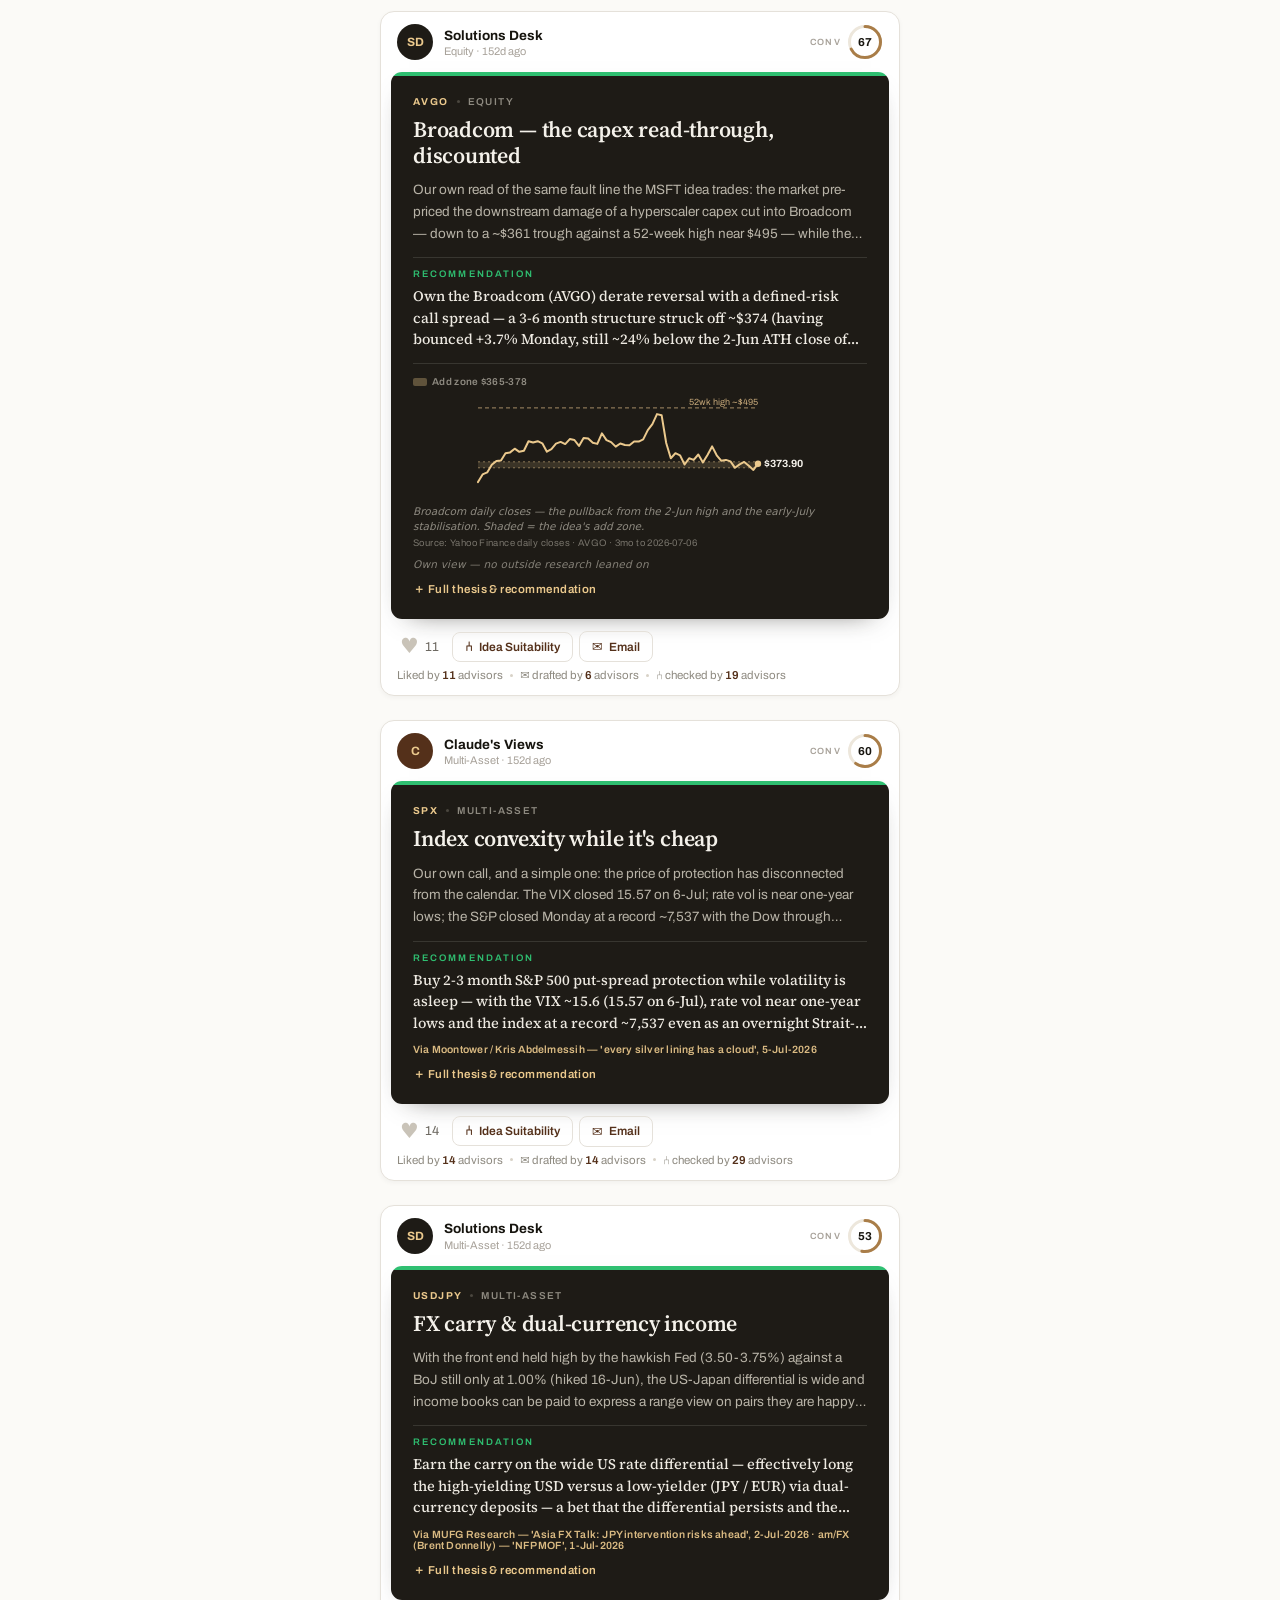
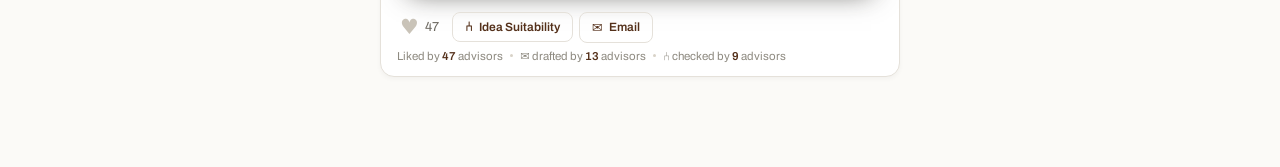
==== commit 1fb8a38d: "feat(email+brief): advisor-voice client emails + interpreted "full brief" 1) Client emails rewritten" ====
--- a/index.html
+++ b/index.html
@@ -38,7 +38,7 @@
   <link rel="preconnect" href="https://fonts.googleapis.com" />
   <link rel="preconnect" href="https://fonts.gstatic.com" crossorigin />
   <link href="https://fonts.googleapis.com/css2?family=Source+Serif+4:opsz,wght@8..60,400;8..60,500;8..60,600;8..60,700&family=Archivo:wght@400;500;600;700&display=swap" rel="stylesheet" />
-  <link rel="stylesheet" href="openbook.css?v=20260707e-gate" />
+  <link rel="stylesheet" href="openbook.css?v=20260707f-voice" />
 </head>
 <body>
 
@@ -179,11 +179,11 @@
   <script src="expressions.js?v=20260705a"></script>
   <script src="mapping.js?v=20260705a"></script>
   <script src="goals.js?v=20260705a"></script>
-  <script src="today_focus.js?v=20260707c"></script>
+  <script src="today_focus.js?v=20260707f-brief"></script>
   <script src="methodology.js?v=20260705a"></script>
   <script src="morgan.js?v=20260705a"></script>
   <script src="charts.js?v=20260707c"></script>
-  <script src="email.js?v=20260707e-gate"></script>
-  <script src="openbook.js?v=20260707e-gate"></script>
+  <script src="email.js?v=20260707f-voice"></script>
+  <script src="openbook.js?v=20260707f-voice"></script>
 </body>
 </html>
--- a/openbook.css
+++ b/openbook.css
@@ -272,6 +272,16 @@
 .obb-watch-k { font-family: var(--sans); font-size: 10px; font-weight: 700; letter-spacing: .2em; color: var(--gold); margin: 0 0 8px; }
 .obb-watch { display: flex; gap: 10px; align-items: baseline; font-family: var(--sans); font-size: 13px; line-height: 1.5; font-weight: 400; margin-bottom: 6px; }
 .obb-wn { flex: none; font-family: var(--serif); font-size: 13px; font-weight: 600; color: var(--gold); }
+/* full brief — fact + plain-English "what this means" (on the dark brief panel) */
+.obb-fulltoggle { appearance: none; cursor: pointer; margin-top: 16px; display: inline-flex; align-items: center; gap: 8px; background: rgba(244,241,234,.06); border: 1px solid rgba(244,241,234,.16); border-radius: 8px; padding: 8px 13px; font-family: var(--sans); font-size: 12px; font-weight: 600; letter-spacing: .02em; color: var(--gold); transition: background .15s ease, border-color .15s ease; }
+.obb-fulltoggle:hover { background: rgba(244,241,234,.1); border-color: var(--bronze-l); }
+.obb-ft-ico { display: inline-flex; align-items: center; justify-content: center; width: 15px; height: 15px; border-radius: 50%; border: 1px solid currentColor; font-size: 12px; line-height: 1; }
+.obb-full { margin-top: 16px; border-top: 1px solid rgba(244,241,234,.14); padding-top: 2px; animation: fadeIn .25s ease; }
+.obb-pt { padding: 14px 0; border-bottom: 1px solid rgba(244,241,234,.08); }
+.obb-pt:last-child { border-bottom: none; }
+.obb-pt-fact { font-family: var(--serif); font-size: 15px; line-height: 1.5; color: var(--cream); font-weight: 500; }
+.obb-pt-means { margin-top: 7px; font-family: var(--sans); font-size: 12.5px; line-height: 1.55; color: #B9B4A8; }
+.obb-pt-k { display: inline-block; font-size: 9.5px; font-weight: 700; letter-spacing: .14em; text-transform: uppercase; color: var(--green); margin-right: 8px; }
 
 /* inline idea chart (sits on the dark card window) + attribution + updated chip */
 .ip-chart { margin: 13px 0 2px; border-top: 1px solid rgba(244,241,234,.12); padding-top: 12px; }
@@ -308,6 +318,9 @@
 .ob-pop-x:hover { background: rgba(255,255,255,.2); }
 
 .ob-letter { background: #fff; border: 1px solid var(--hairline); border-radius: 11px; padding: 22px 24px; font-family: var(--serif); font-size: 15px; line-height: 1.62; color: #26221B; white-space: pre-wrap; min-height: 200px; }
+.ob-letter strong { font-weight: 700; color: inherit; }
+.ob-letter .eml-lbl { font-family: var(--sans); font-weight: 700; font-size: 11.5px; letter-spacing: .1em; text-transform: uppercase; color: var(--bronze); }
+.ob-letter .eml-disc { color: var(--grey-soft); font-size: 13px; font-style: italic; }
 .ob-mailbtns { display: flex; gap: 11px; margin-top: 16px; transition: opacity .3s ease; }
 .ob-btn-dark { appearance: none; background: var(--charcoal); border: none; cursor: pointer; color: #fff; font-size: 13px; font-weight: 600; padding: 11px 18px; border-radius: 9px; }
 .ob-btn-line { appearance: none; background: #fff; border: 1px solid #DDD6C9; cursor: pointer; color: var(--brown); font-size: 13px; font-weight: 600; padding: 11px 18px; border-radius: 9px; }
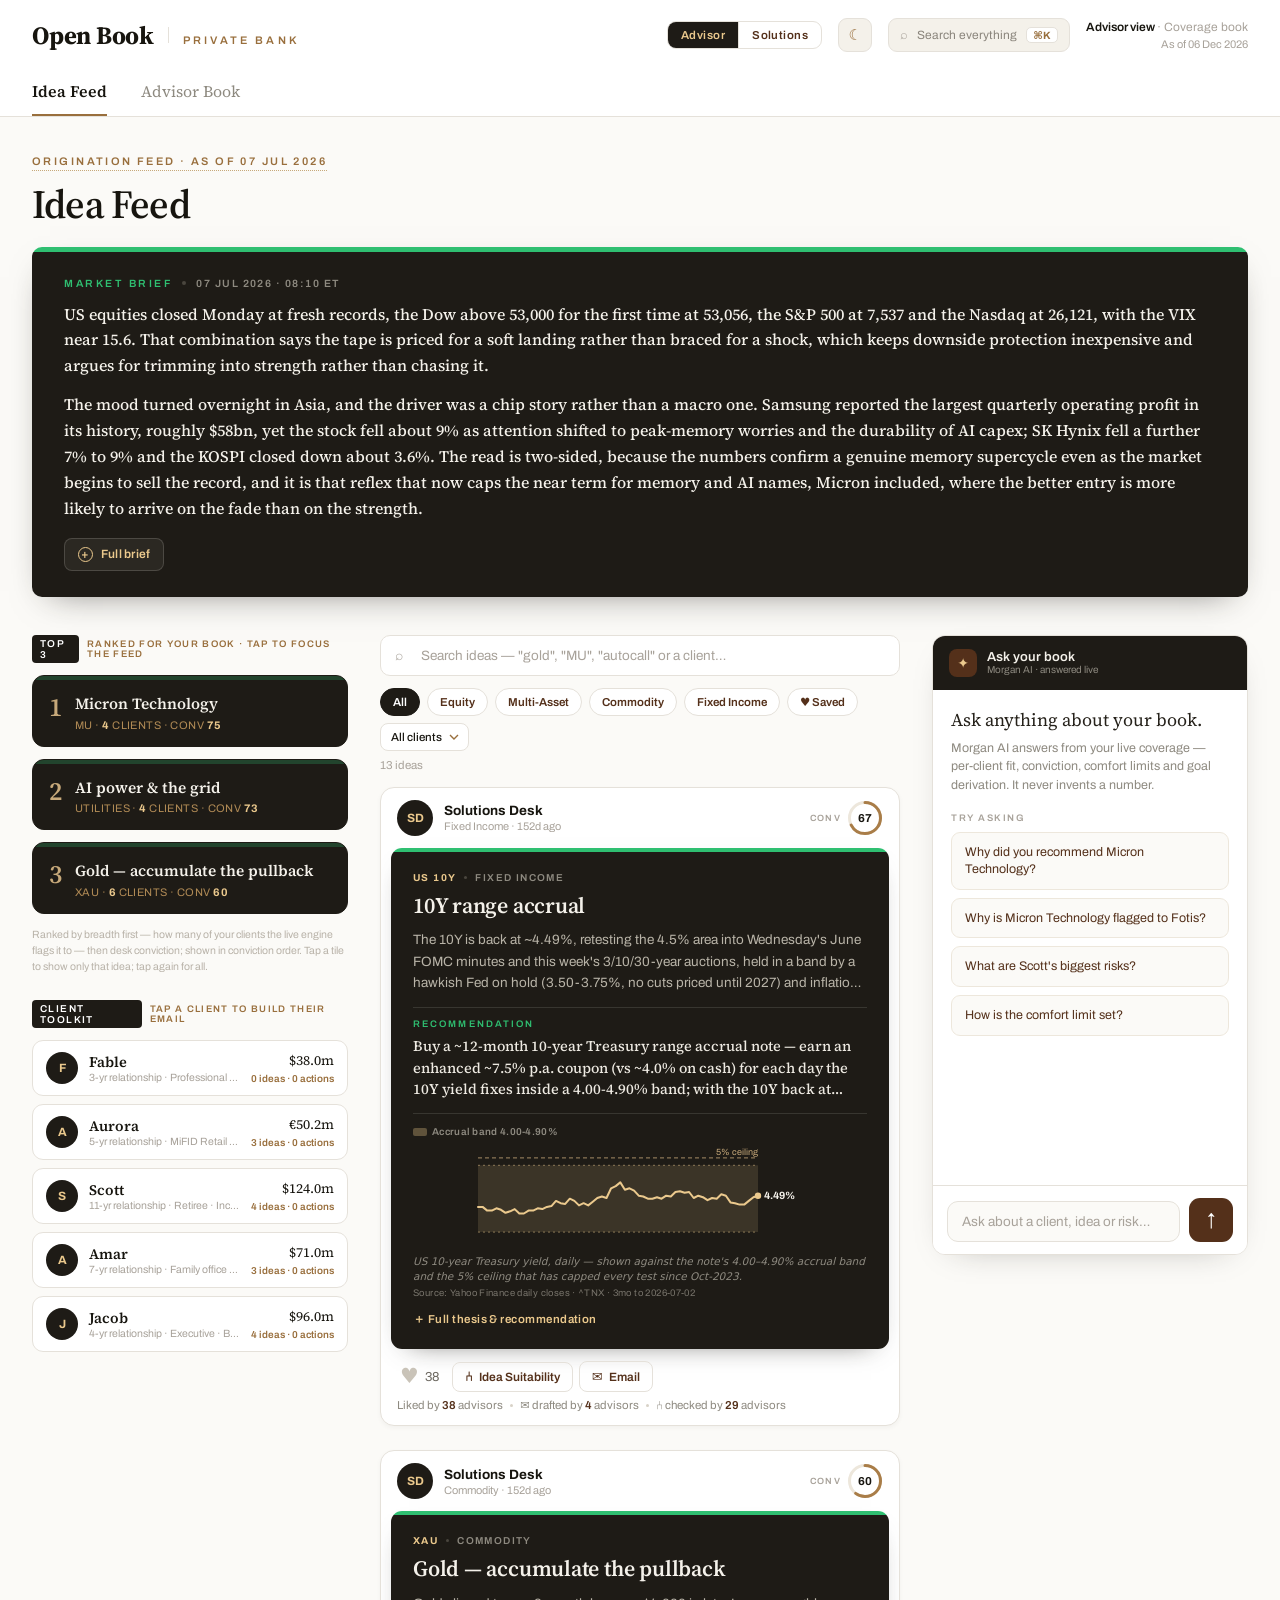
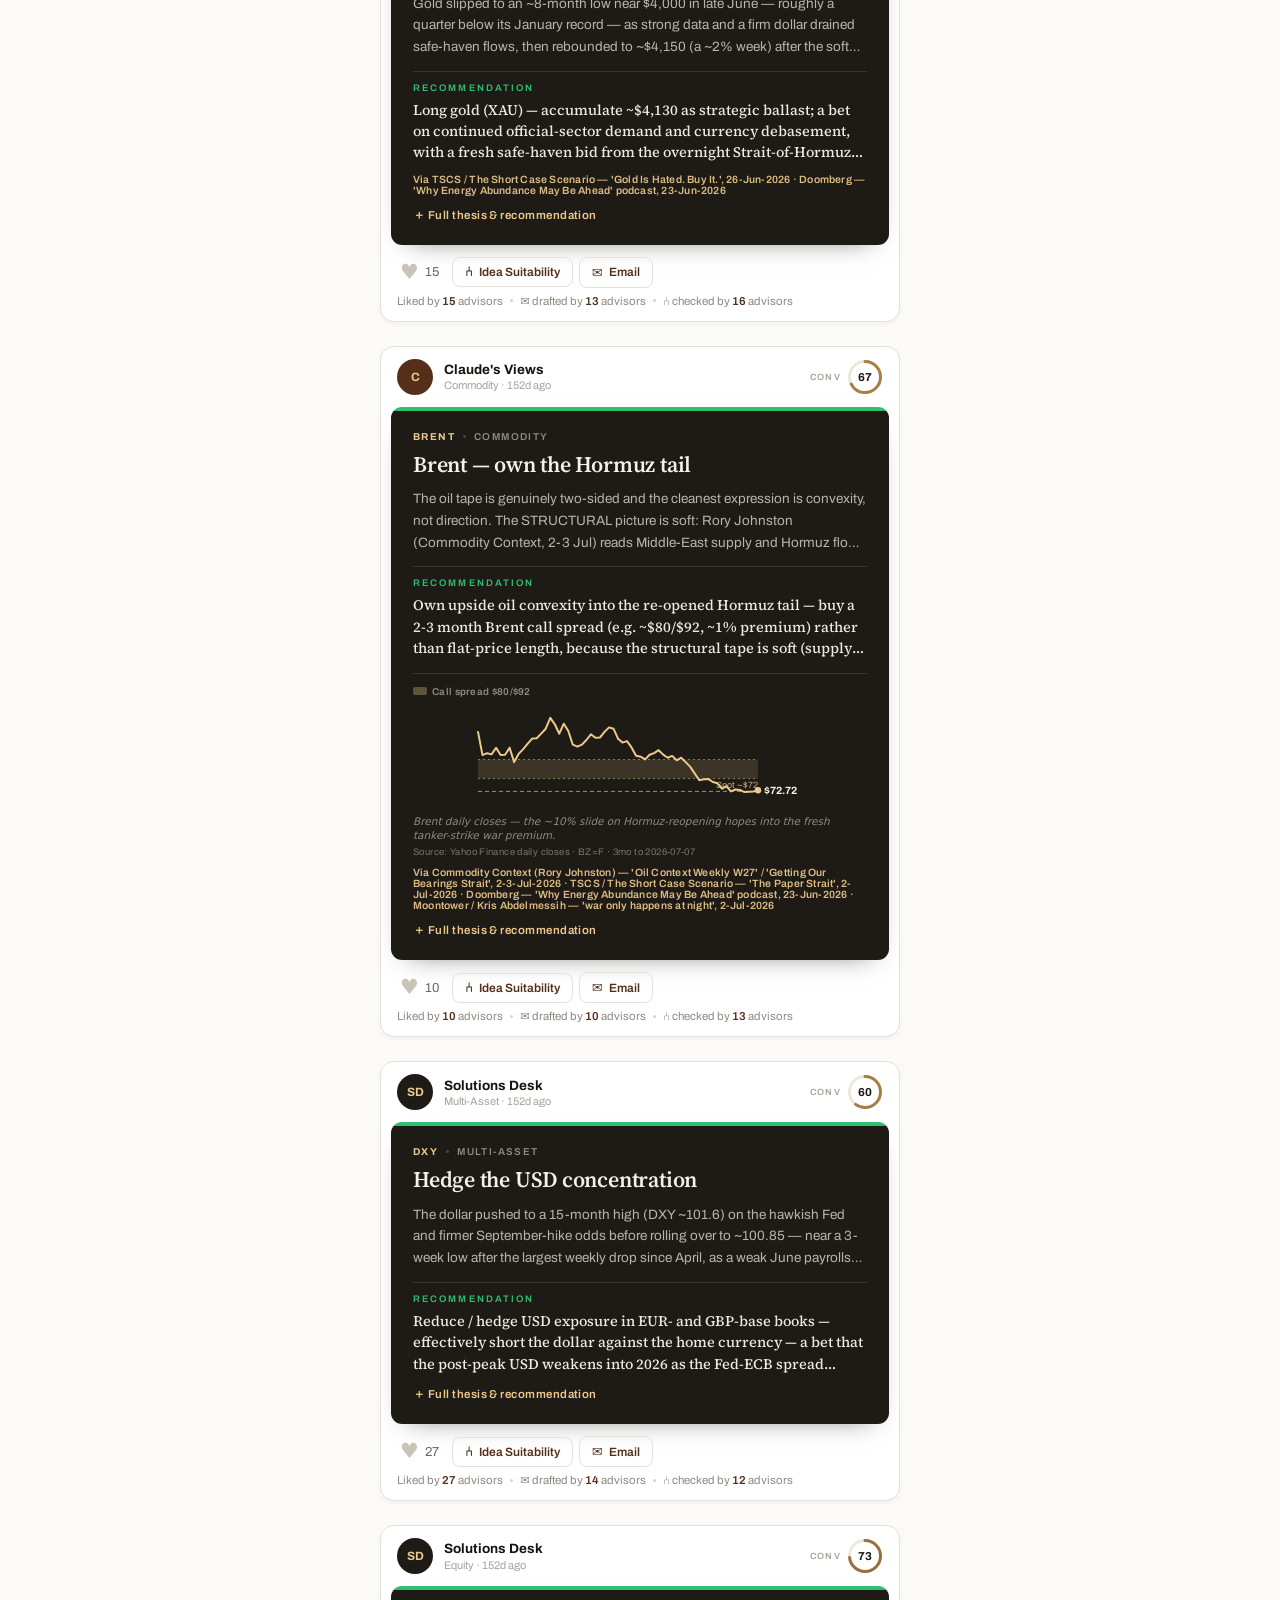
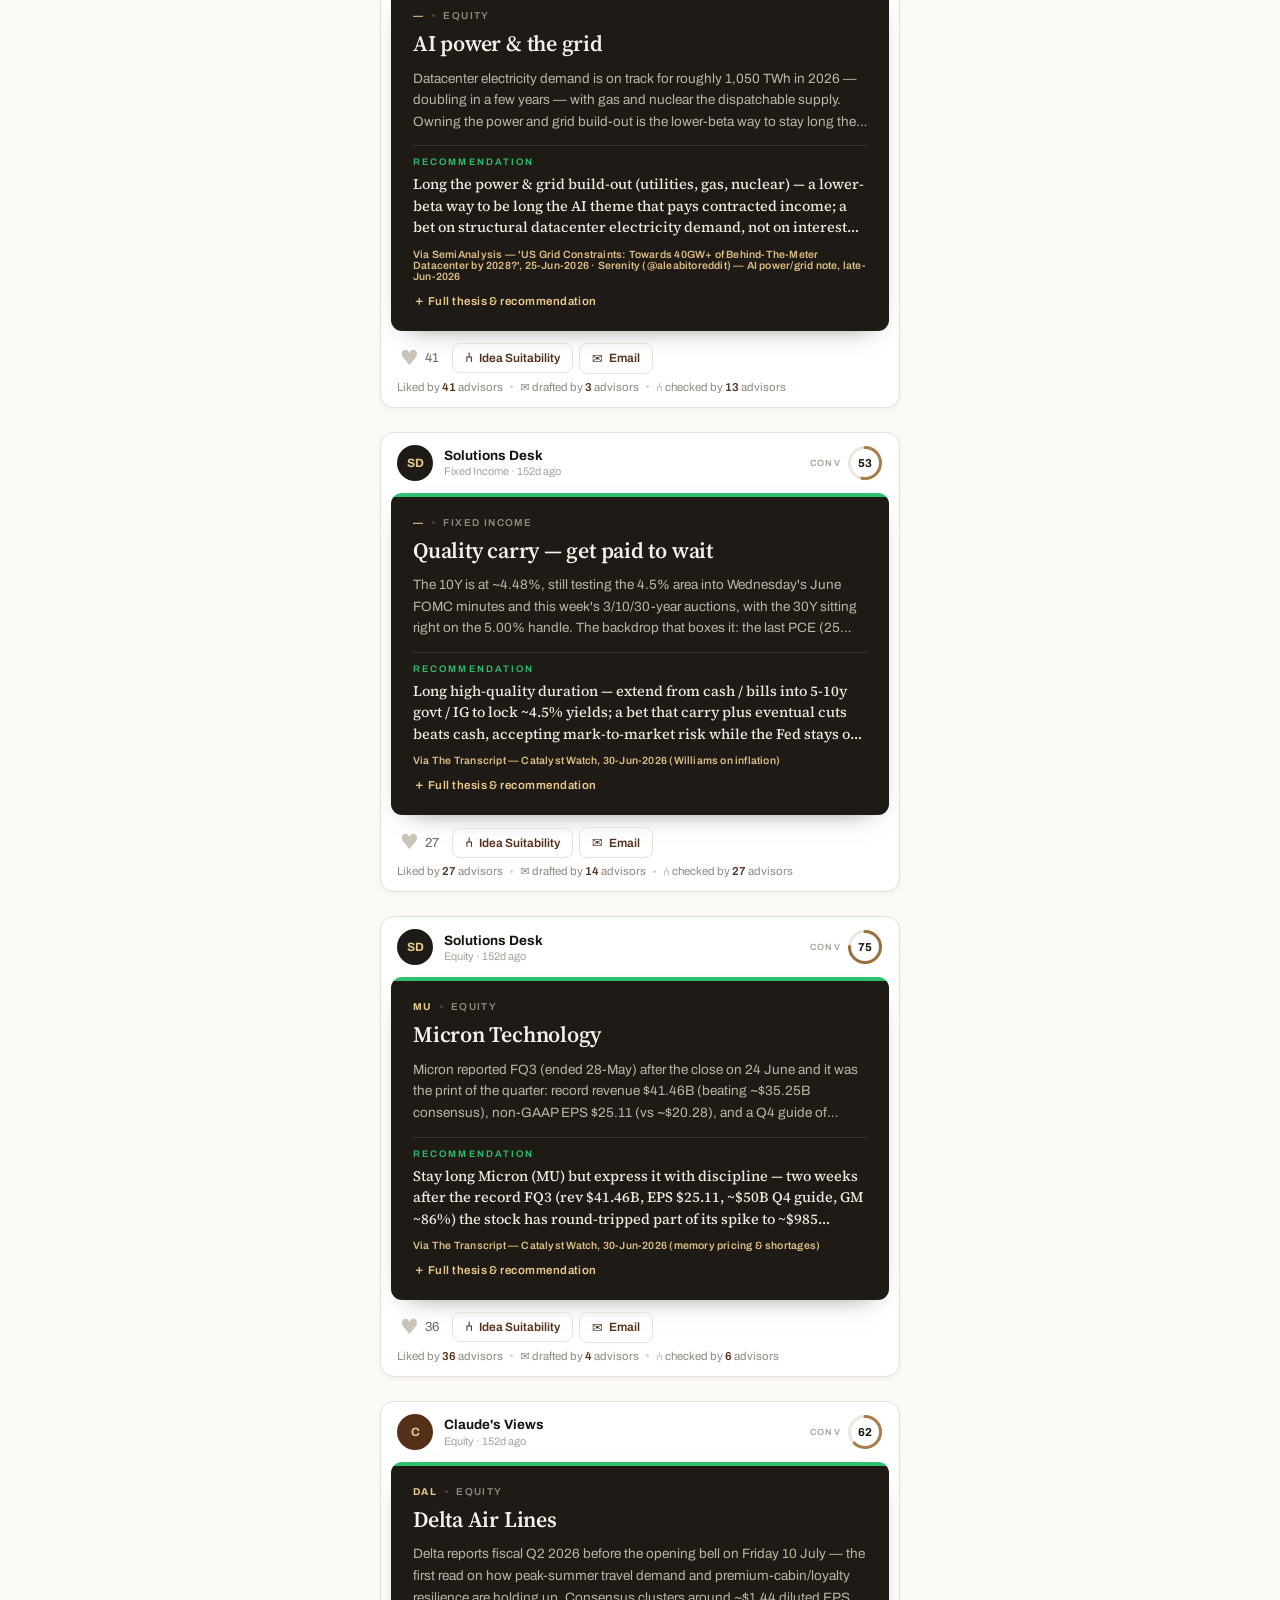
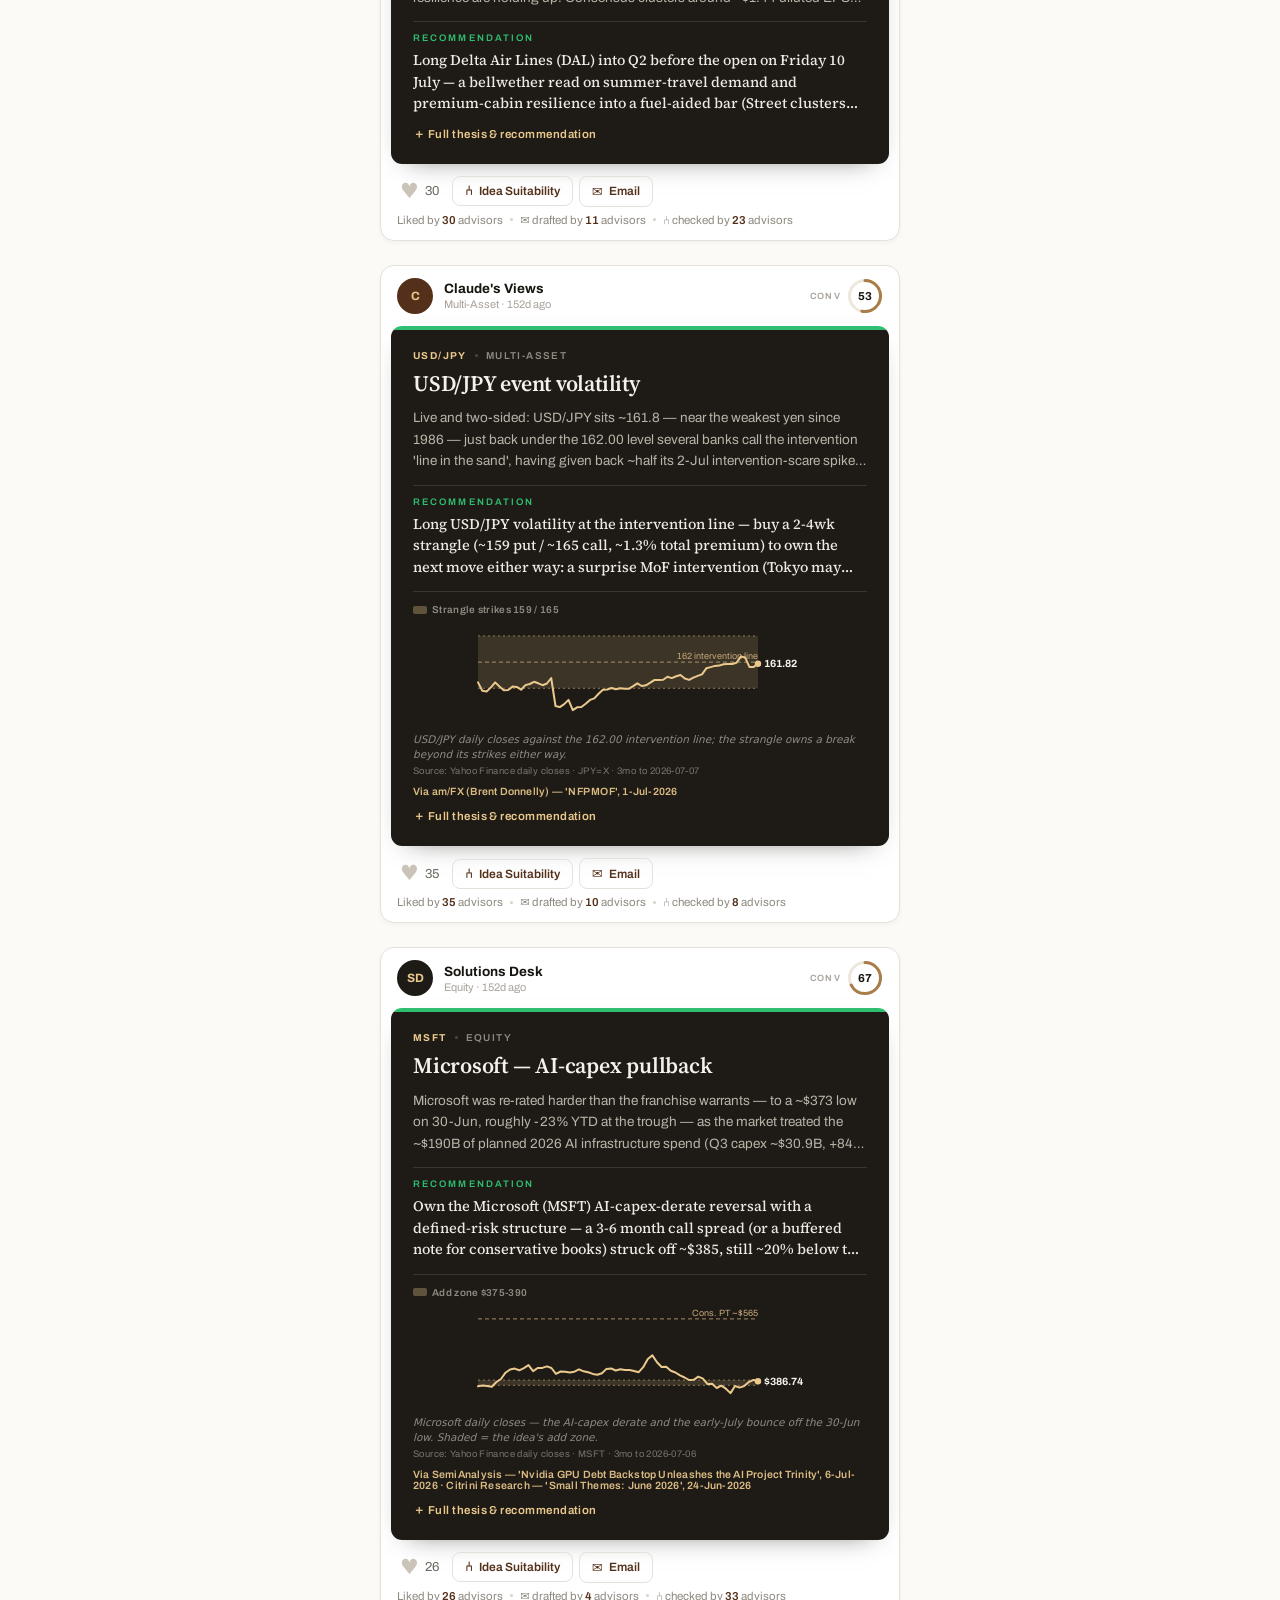
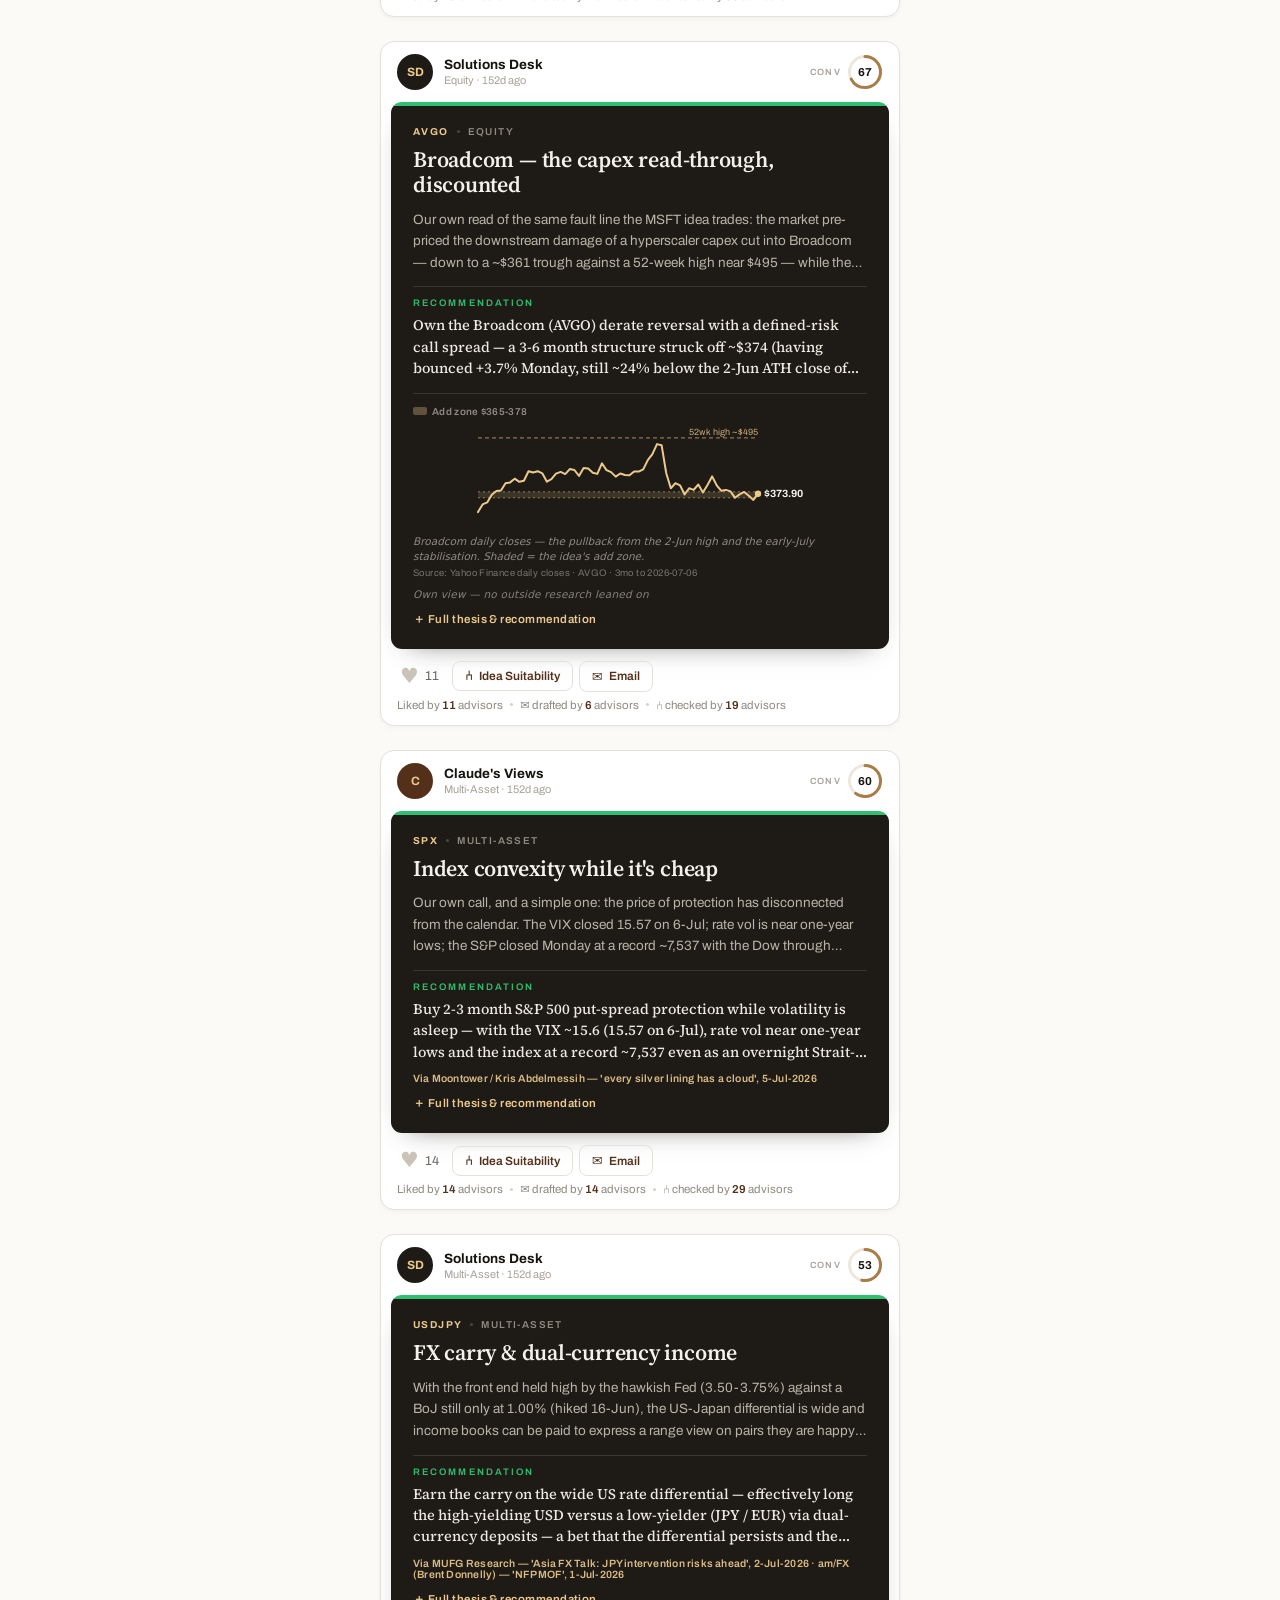
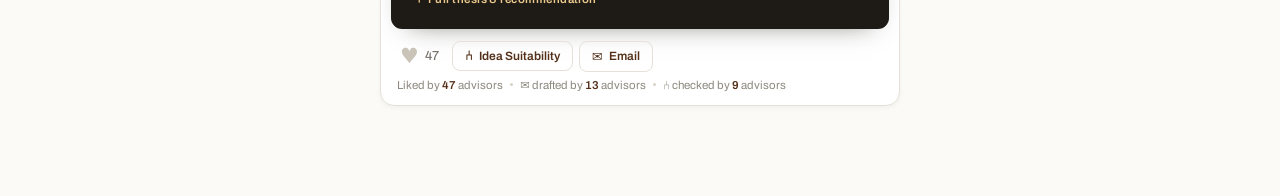
==== commit ad42629c: "refactor(brief): flowing market-strategist prose, replacing points + gloss The market brief is rewri" ====
--- a/index.html
+++ b/index.html
@@ -38,7 +38,7 @@
   <link rel="preconnect" href="https://fonts.googleapis.com" />
   <link rel="preconnect" href="https://fonts.gstatic.com" crossorigin />
   <link href="https://fonts.googleapis.com/css2?family=Source+Serif+4:opsz,wght@8..60,400;8..60,500;8..60,600;8..60,700&family=Archivo:wght@400;500;600;700&display=swap" rel="stylesheet" />
-  <link rel="stylesheet" href="openbook.css?v=20260707f-voice" />
+  <link rel="stylesheet" href="openbook.css?v=20260707g-prose" />
 </head>
 <body>
 
@@ -179,11 +179,11 @@
   <script src="expressions.js?v=20260705a"></script>
   <script src="mapping.js?v=20260705a"></script>
   <script src="goals.js?v=20260705a"></script>
-  <script src="today_focus.js?v=20260707f-brief"></script>
+  <script src="today_focus.js?v=20260707g-prose"></script>
   <script src="methodology.js?v=20260705a"></script>
   <script src="morgan.js?v=20260705a"></script>
   <script src="charts.js?v=20260707c"></script>
   <script src="email.js?v=20260707f-voice"></script>
-  <script src="openbook.js?v=20260707f-voice"></script>
+  <script src="openbook.js?v=20260707g-prose"></script>
 </body>
 </html>
--- a/openbook.css
+++ b/openbook.css
@@ -272,16 +272,12 @@
 .obb-watch-k { font-family: var(--sans); font-size: 10px; font-weight: 700; letter-spacing: .2em; color: var(--gold); margin: 0 0 8px; }
 .obb-watch { display: flex; gap: 10px; align-items: baseline; font-family: var(--sans); font-size: 13px; line-height: 1.5; font-weight: 400; margin-bottom: 6px; }
 .obb-wn { flex: none; font-family: var(--serif); font-size: 13px; font-weight: 600; color: var(--gold); }
-/* full brief — fact + plain-English "what this means" (on the dark brief panel) */
+/* desk brief as flowing prose — a short lead by default, the full read on toggle */
+.obb-prose .obb-p { margin: 0 0 13px; font-family: var(--serif); font-size: 16px; line-height: 1.62; color: var(--cream); font-weight: 500; }
+.obb-prose .obb-p:last-child { margin-bottom: 0; }
 .obb-fulltoggle { appearance: none; cursor: pointer; margin-top: 16px; display: inline-flex; align-items: center; gap: 8px; background: rgba(244,241,234,.06); border: 1px solid rgba(244,241,234,.16); border-radius: 8px; padding: 8px 13px; font-family: var(--sans); font-size: 12px; font-weight: 600; letter-spacing: .02em; color: var(--gold); transition: background .15s ease, border-color .15s ease; }
 .obb-fulltoggle:hover { background: rgba(244,241,234,.1); border-color: var(--bronze-l); }
 .obb-ft-ico { display: inline-flex; align-items: center; justify-content: center; width: 15px; height: 15px; border-radius: 50%; border: 1px solid currentColor; font-size: 12px; line-height: 1; }
-.obb-full { margin-top: 16px; border-top: 1px solid rgba(244,241,234,.14); padding-top: 2px; animation: fadeIn .25s ease; }
-.obb-pt { padding: 14px 0; border-bottom: 1px solid rgba(244,241,234,.08); }
-.obb-pt:last-child { border-bottom: none; }
-.obb-pt-fact { font-family: var(--serif); font-size: 15px; line-height: 1.5; color: var(--cream); font-weight: 500; }
-.obb-pt-means { margin-top: 7px; font-family: var(--sans); font-size: 12.5px; line-height: 1.55; color: #B9B4A8; }
-.obb-pt-k { display: inline-block; font-size: 9.5px; font-weight: 700; letter-spacing: .14em; text-transform: uppercase; color: var(--green); margin-right: 8px; }
 
 /* inline idea chart (sits on the dark card window) + attribution + updated chip */
 .ip-chart { margin: 13px 0 2px; border-top: 1px solid rgba(244,241,234,.12); padding-top: 12px; }
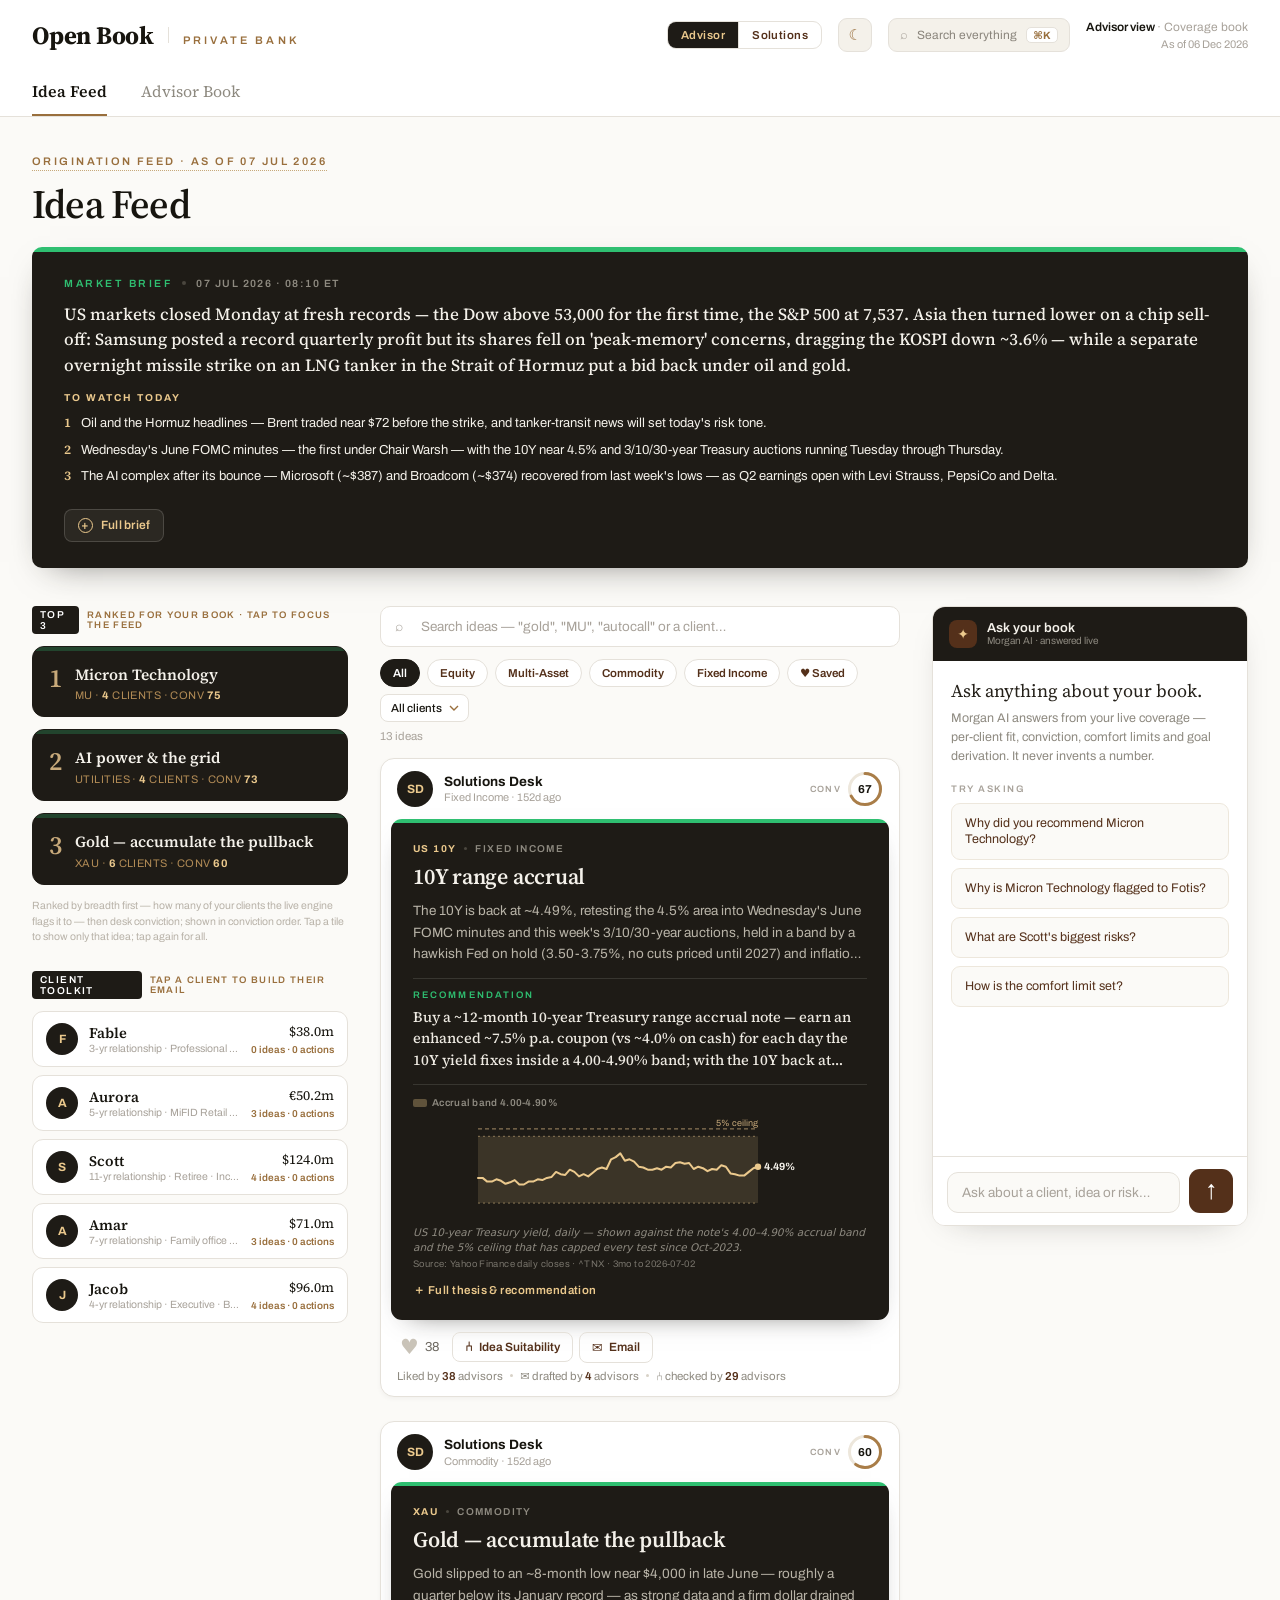
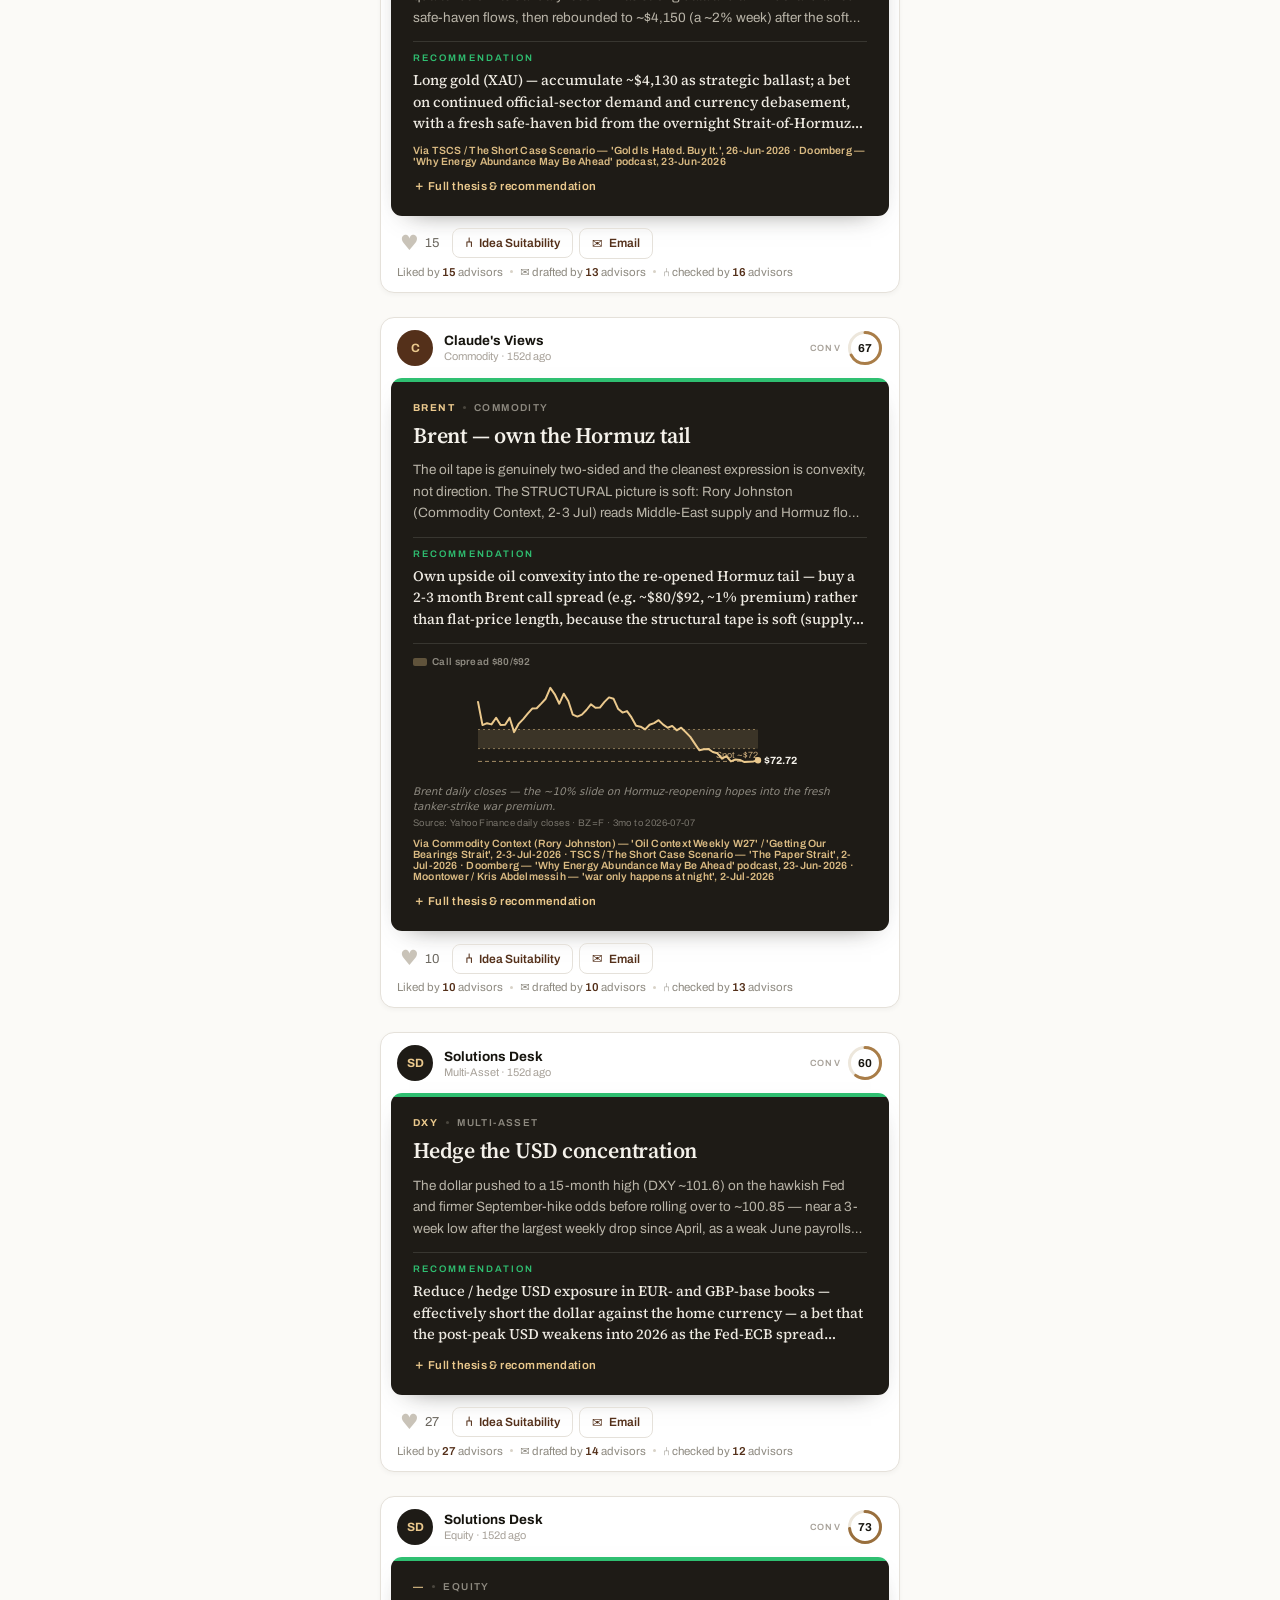
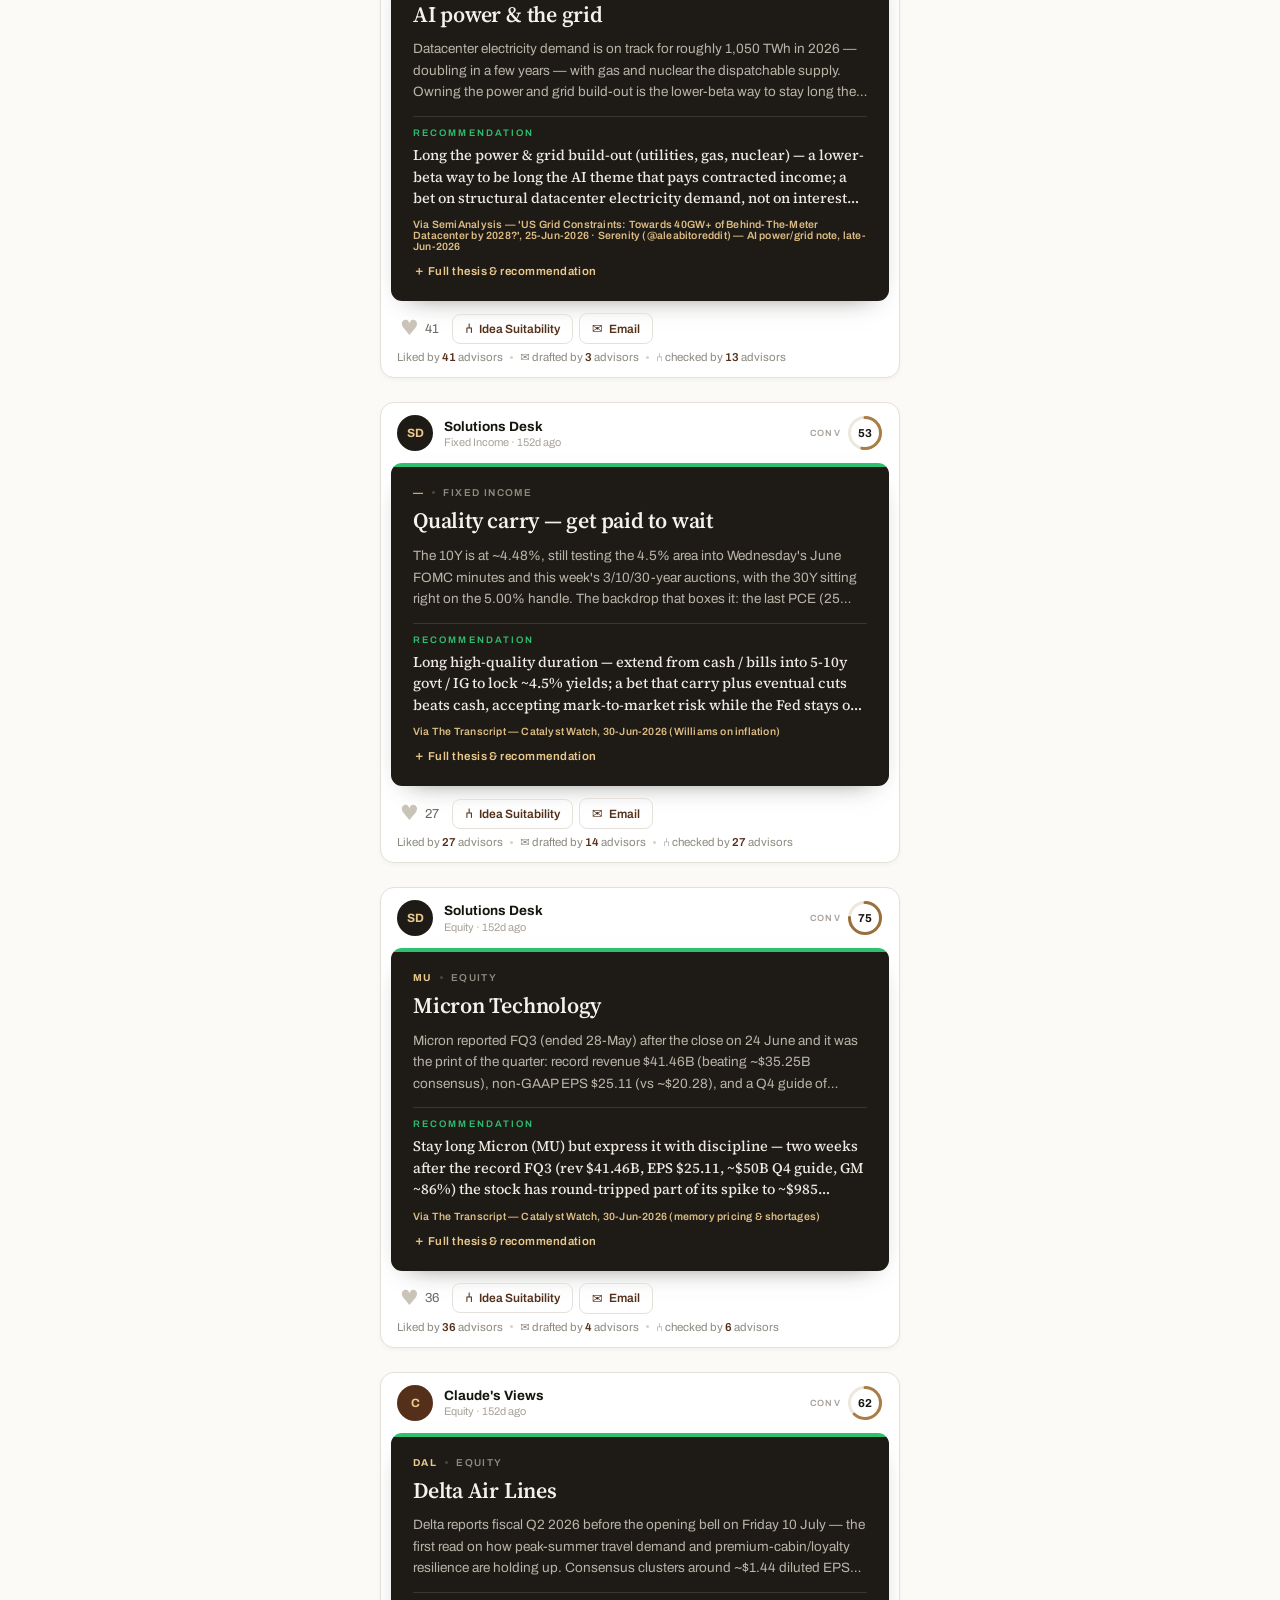
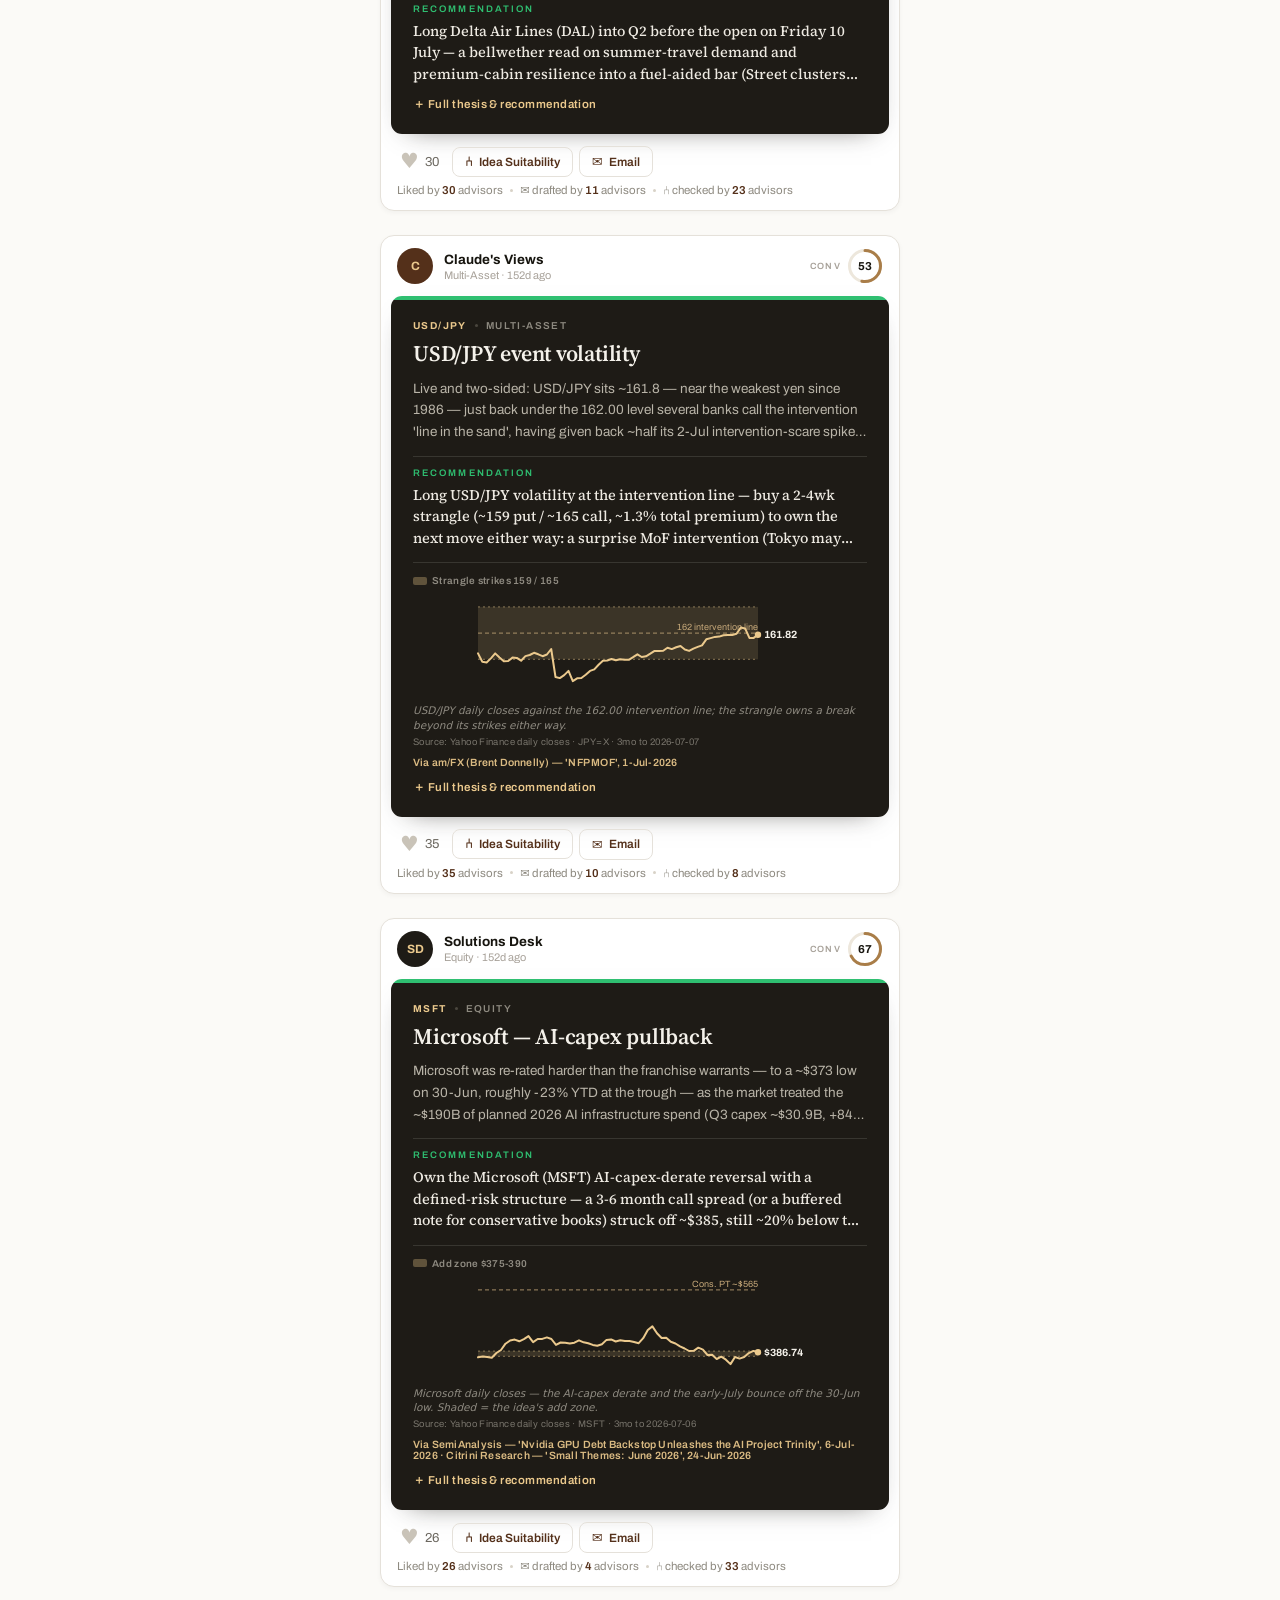
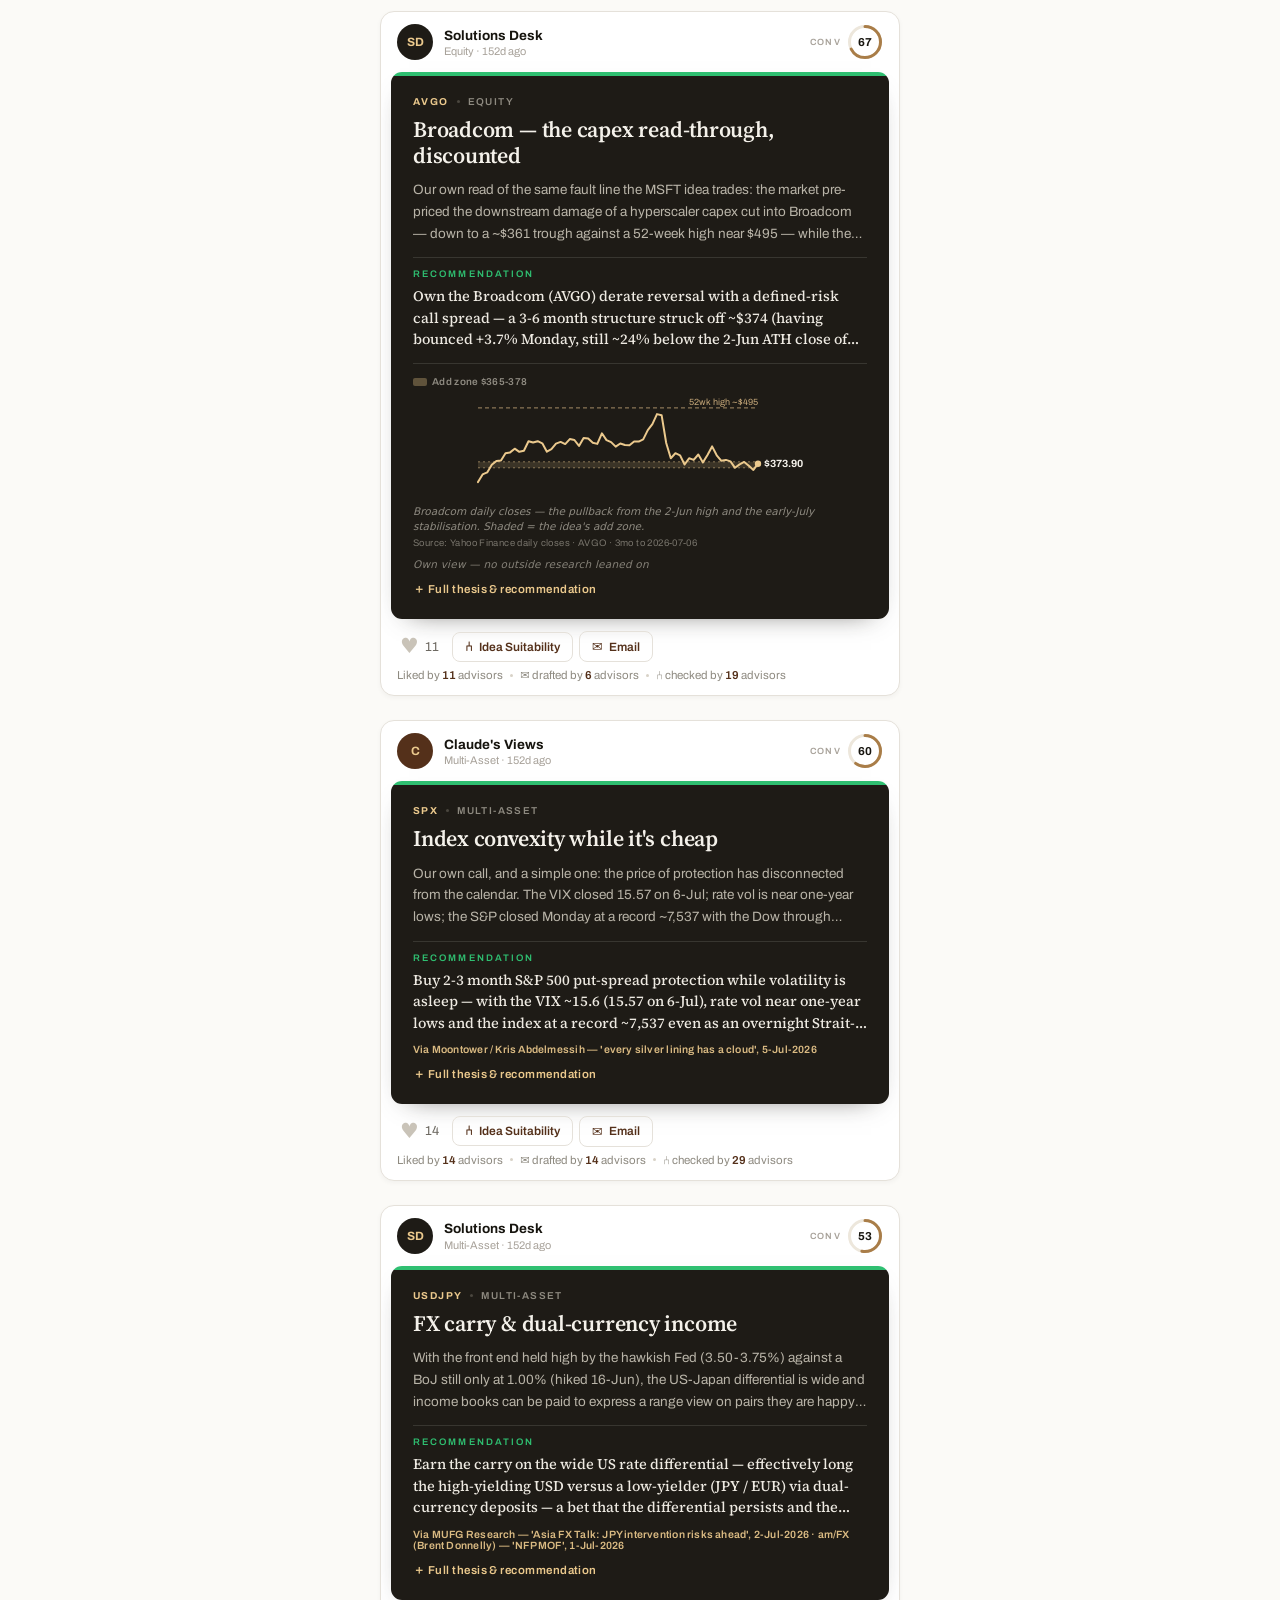
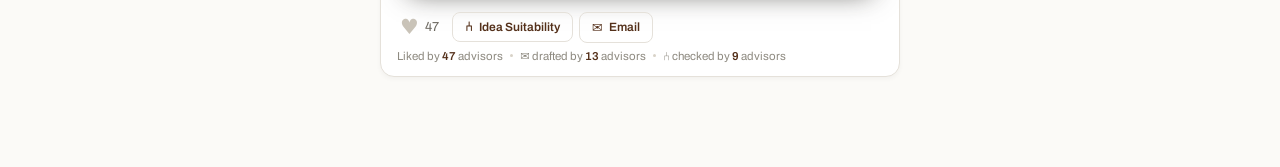
==== commit 1a8d6839: "fix(brief): keep the concise summary bullets; only the expander becomes prose Correction to the prev" ====
--- a/index.html
+++ b/index.html
@@ -38,7 +38,7 @@
   <link rel="preconnect" href="https://fonts.googleapis.com" />
   <link rel="preconnect" href="https://fonts.gstatic.com" crossorigin />
   <link href="https://fonts.googleapis.com/css2?family=Source+Serif+4:opsz,wght@8..60,400;8..60,500;8..60,600;8..60,700&family=Archivo:wght@400;500;600;700&display=swap" rel="stylesheet" />
-  <link rel="stylesheet" href="openbook.css?v=20260707g-prose" />
+  <link rel="stylesheet" href="openbook.css?v=20260707h-prose" />
 </head>
 <body>
 
@@ -179,11 +179,11 @@
   <script src="expressions.js?v=20260705a"></script>
   <script src="mapping.js?v=20260705a"></script>
   <script src="goals.js?v=20260705a"></script>
-  <script src="today_focus.js?v=20260707g-prose"></script>
+  <script src="today_focus.js?v=20260707h-prose"></script>
   <script src="methodology.js?v=20260705a"></script>
   <script src="morgan.js?v=20260705a"></script>
   <script src="charts.js?v=20260707c"></script>
   <script src="email.js?v=20260707f-voice"></script>
-  <script src="openbook.js?v=20260707g-prose"></script>
+  <script src="openbook.js?v=20260707h-prose"></script>
 </body>
 </html>
--- a/openbook.css
+++ b/openbook.css
@@ -272,7 +272,9 @@
 .obb-watch-k { font-family: var(--sans); font-size: 10px; font-weight: 700; letter-spacing: .2em; color: var(--gold); margin: 0 0 8px; }
 .obb-watch { display: flex; gap: 10px; align-items: baseline; font-family: var(--sans); font-size: 13px; line-height: 1.5; font-weight: 400; margin-bottom: 6px; }
 .obb-wn { flex: none; font-family: var(--serif); font-size: 13px; font-weight: 600; color: var(--gold); }
-/* desk brief as flowing prose — a short lead by default, the full read on toggle */
+/* desk brief: concise summary + watch bullets by default; the "Full brief"
+   expander opens the complete read as flowing prose */
+.obb-full { margin-top: 16px; border-top: 1px solid rgba(244,241,234,.14); padding-top: 16px; animation: fadeIn .25s ease; }
 .obb-prose .obb-p { margin: 0 0 13px; font-family: var(--serif); font-size: 16px; line-height: 1.62; color: var(--cream); font-weight: 500; }
 .obb-prose .obb-p:last-child { margin-bottom: 0; }
 .obb-fulltoggle { appearance: none; cursor: pointer; margin-top: 16px; display: inline-flex; align-items: center; gap: 8px; background: rgba(244,241,234,.06); border: 1px solid rgba(244,241,234,.16); border-radius: 8px; padding: 8px 13px; font-family: var(--sans); font-size: 12px; font-weight: 600; letter-spacing: .02em; color: var(--gold); transition: background .15s ease, border-color .15s ease; }
